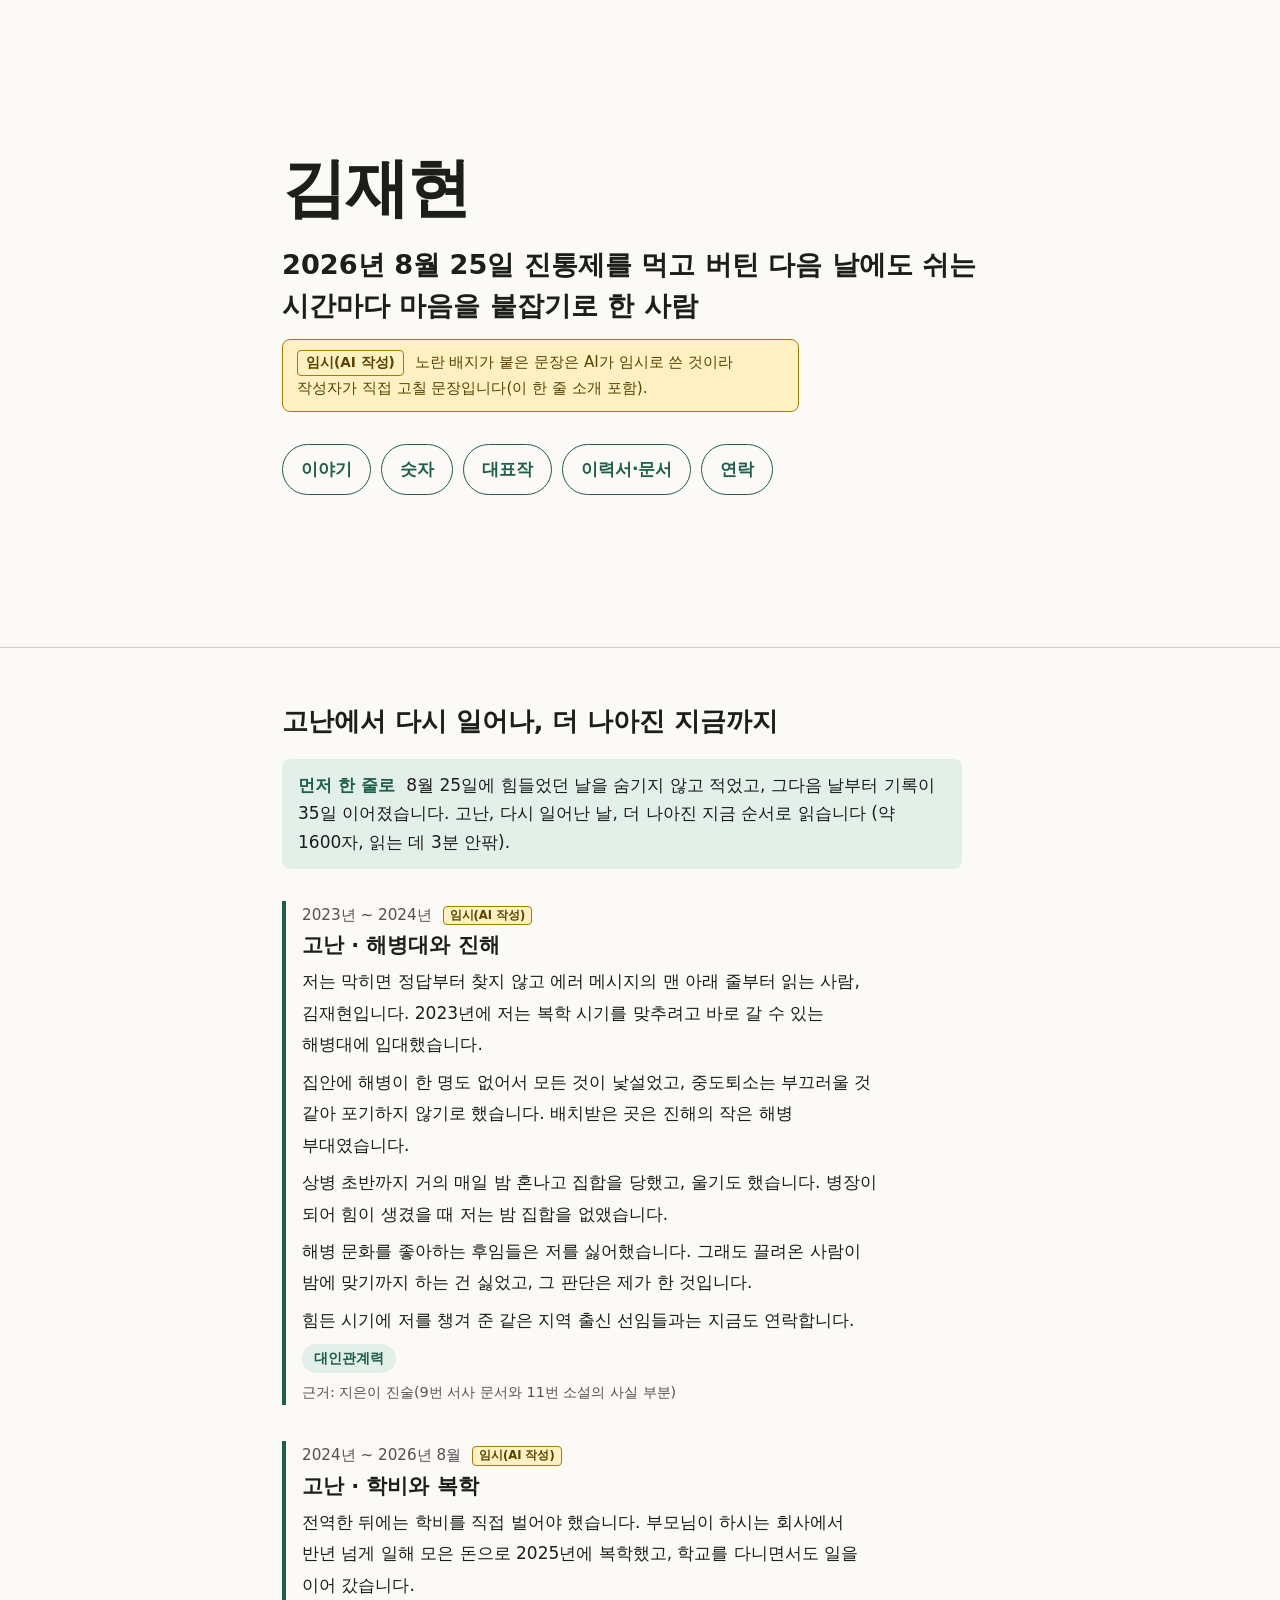
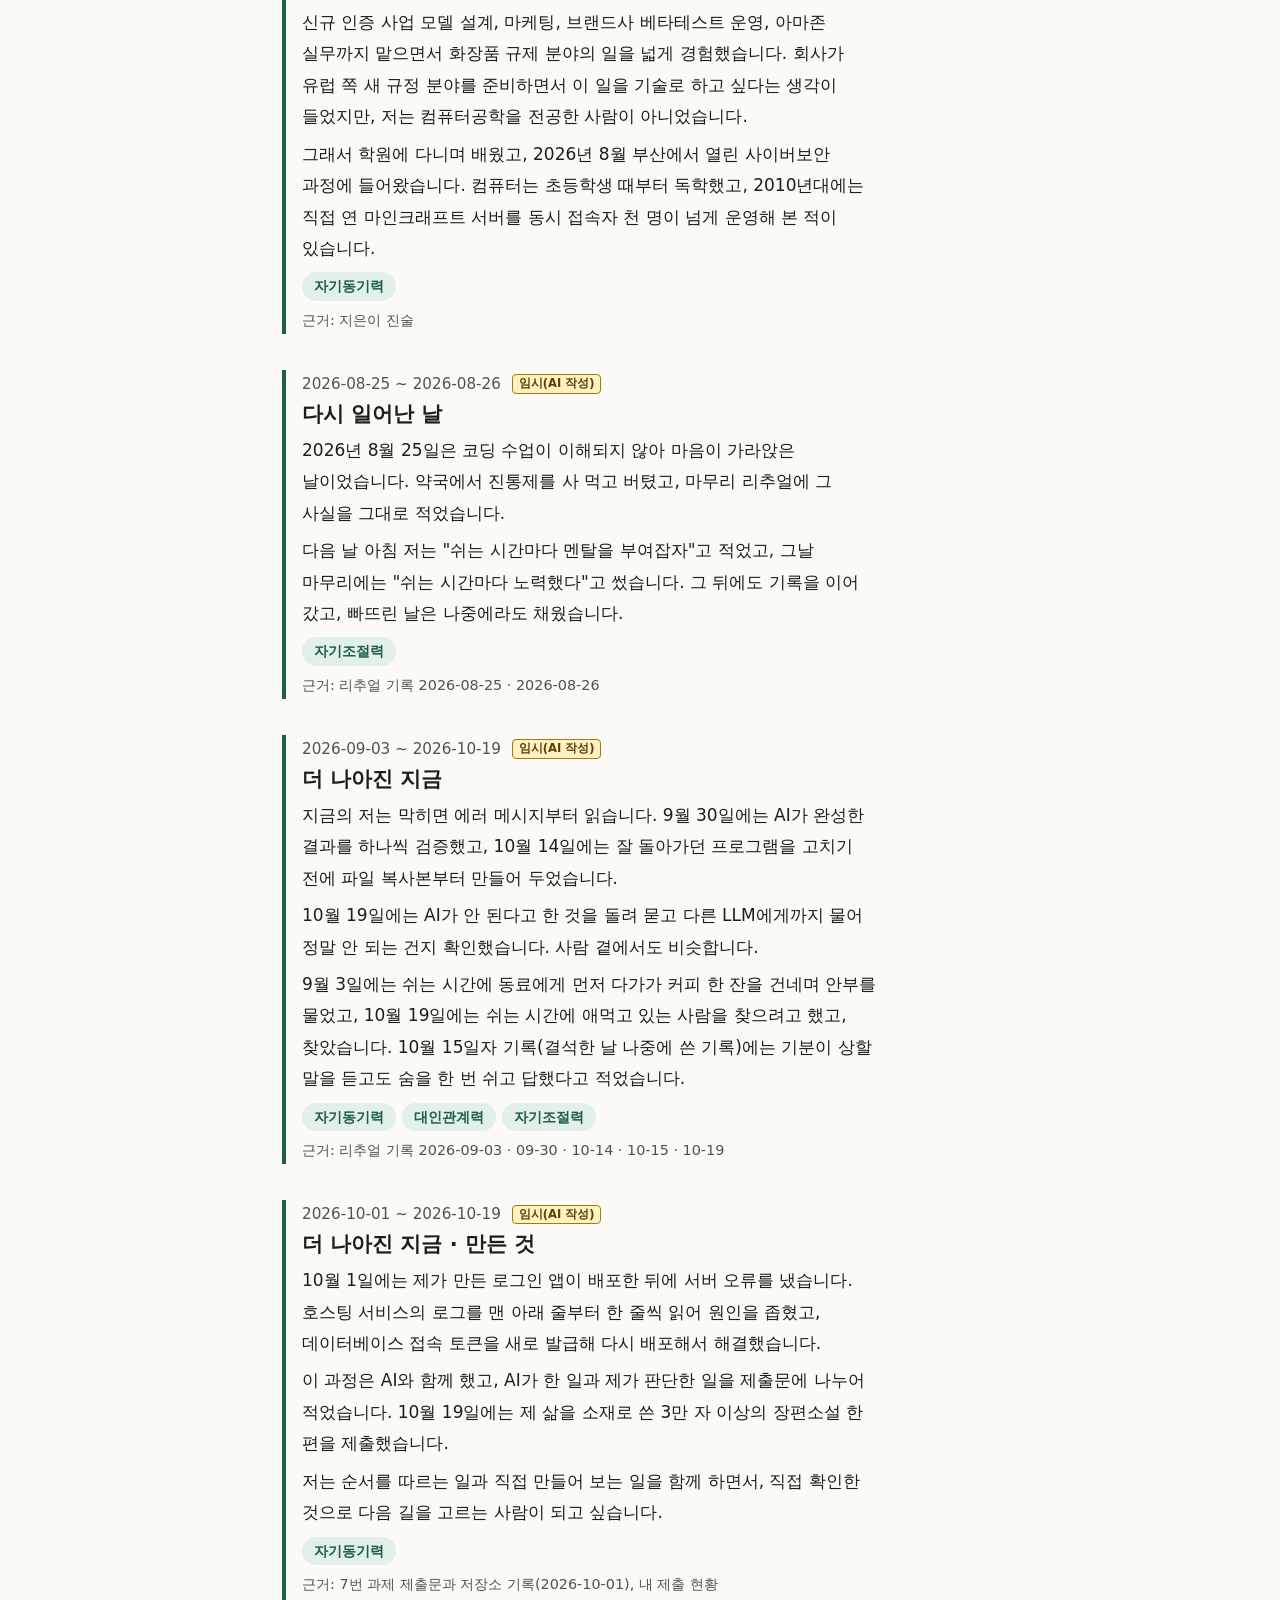
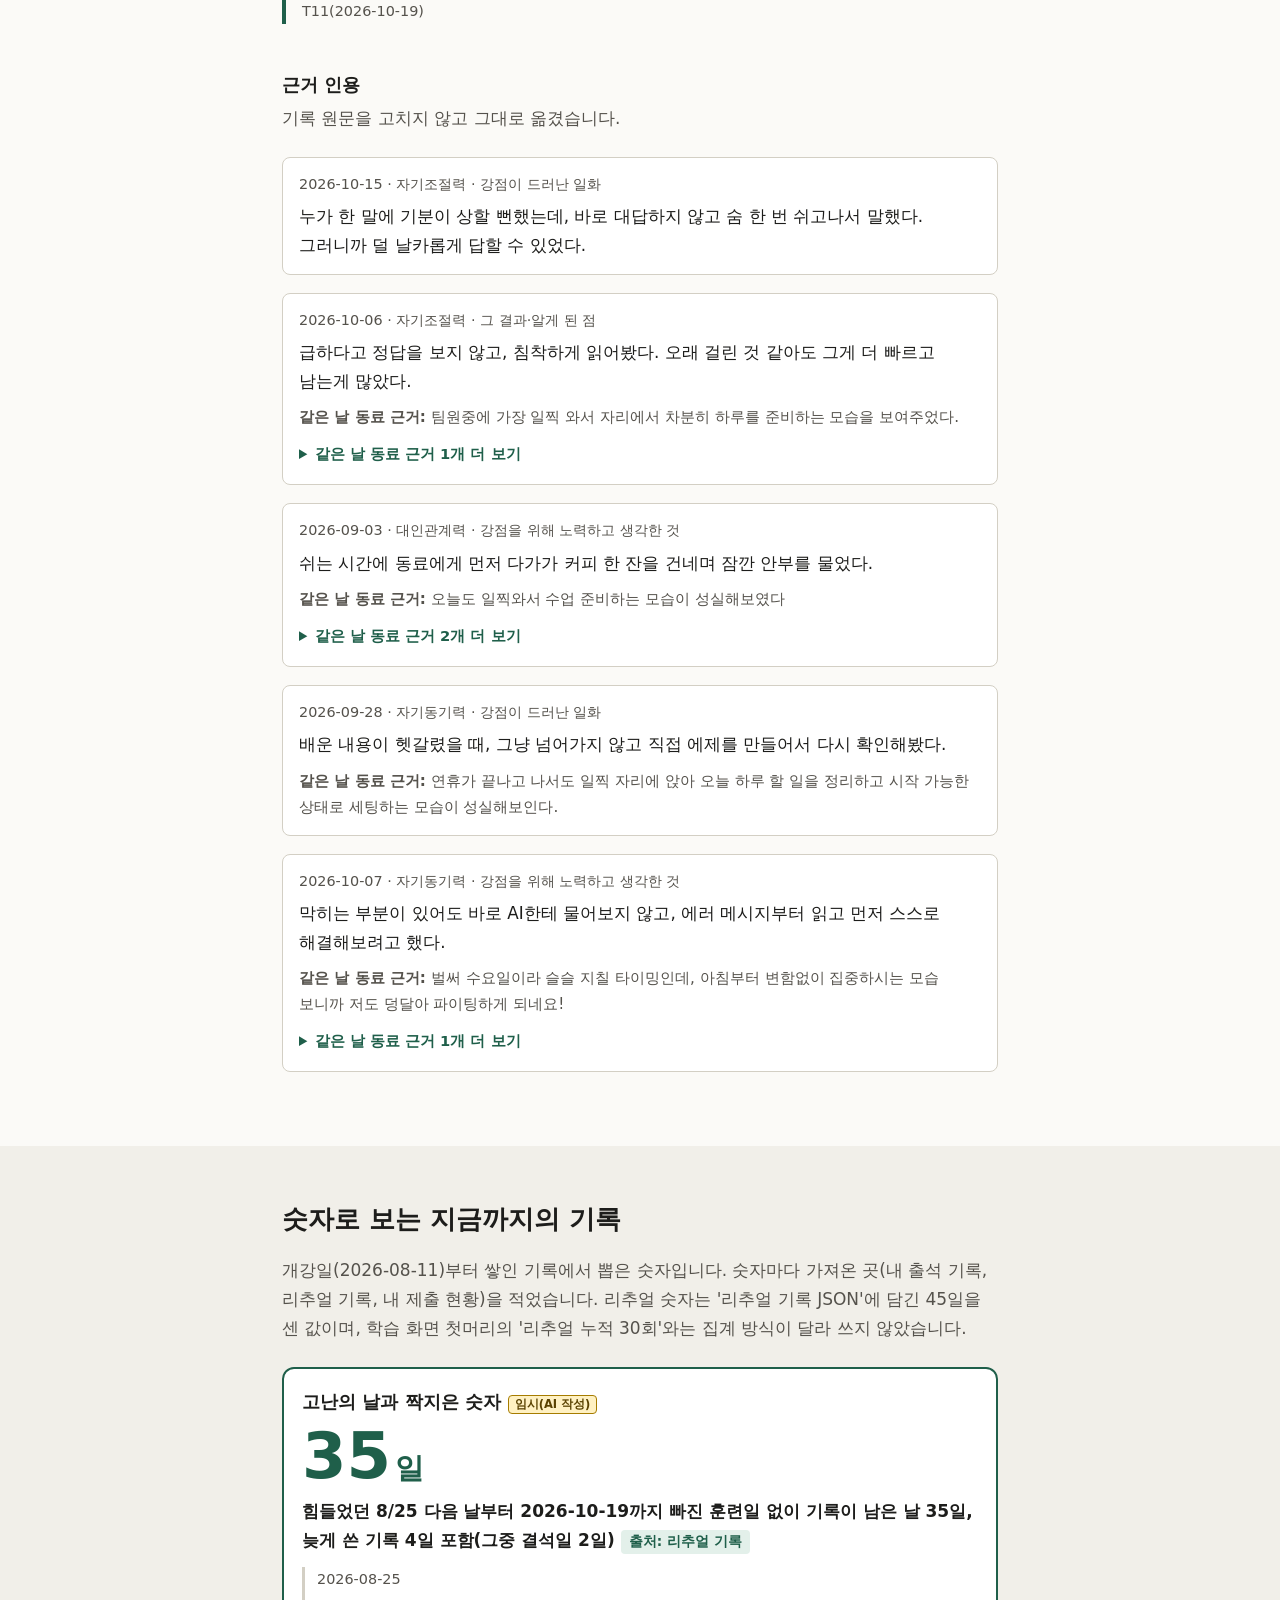
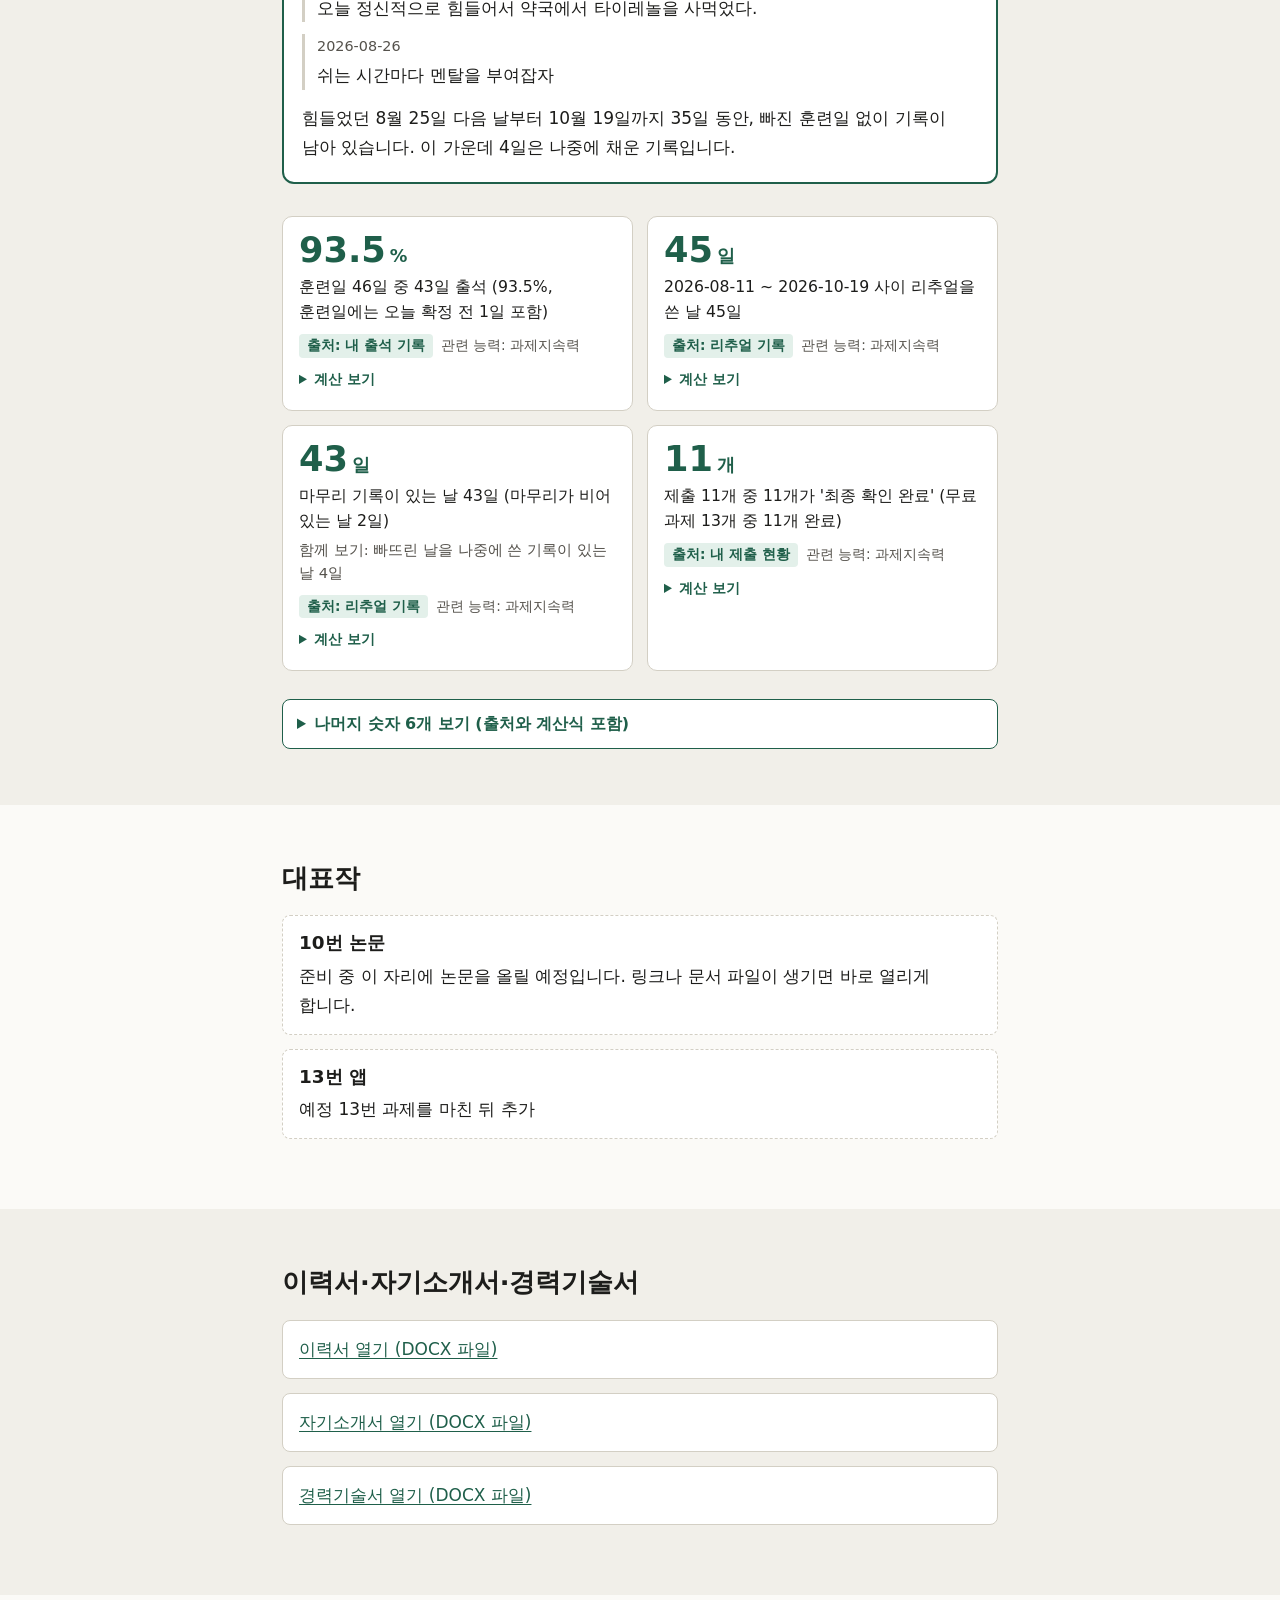
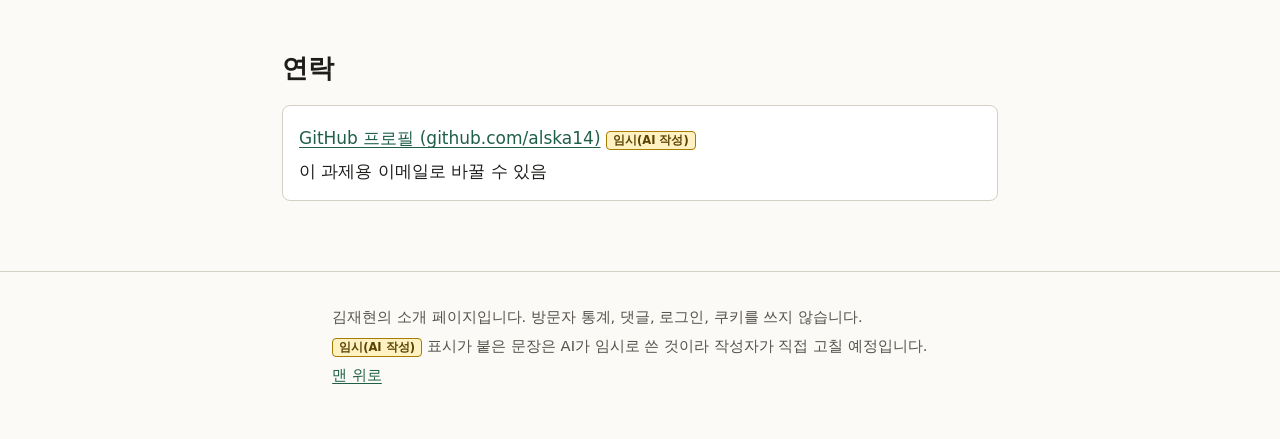
==== index.html @ 36b71ee7 "사이트·문서·장치 갱신 Co-Authored-By: Claude Sonnet 5.5 <noreply@anthropic.com>" ====
<!doctype html>
<html lang="ko">
<head>
<meta charset="utf-8">
<meta name="viewport" content="width=device-width, initial-scale=1">
<meta name="color-scheme" content="light dark">
<title>김재현 - 소개</title>
<meta name="description" content="2026년 8월 25일 진통제를 먹고 버틴 다음 날에도 쉬는 시간마다 마음을 붙잡기로 한 사람">
<link rel="stylesheet" href="style.css">
</head>
<body>
<a class="skip" href="#main">본문으로 건너뛰기</a>

<header class="hero" id="top">
  <div class="wrap">
    <h1 class="name">김재현</h1>
    <p class="tagline">2026년 8월 25일 진통제를 먹고 버틴 다음 날에도 쉬는 시간마다 마음을 붙잡기로 한 사람</p>
    <p class="draft-banner" role="note"><span class="badge draft">임시(AI 작성)</span> <span>노란 배지가 붙은 문장은 AI가 임시로 쓴 것이라 작성자가 직접 고칠 문장입니다(이 한 줄 소개 포함).</span></p>
    <nav class="quick" aria-label="바로가기">
      <ul>
        <li><a href="#story">이야기</a></li>
        <li><a href="#numbers">숫자</a></li>
        <li><a href="#showcase">대표작</a></li>
        <li><a href="#documents">이력서·문서</a></li>
        <li><a href="#contact">연락</a></li>
      </ul>
    </nav>
  </div>
</header>

<main id="main" tabindex="-1">
  <section class="band" id="story" aria-labelledby="story-h">
    <div class="wrap">
      <h2 id="story-h">고난에서 다시 일어나, 더 나아진 지금까지</h2>
      <p class="summary"><strong>먼저 한 줄로</strong> 8월 25일에 힘들었던 날을 숨기지 않고 적었고, 그다음 날부터 기록이 35일 이어졌습니다. 고난, 다시 일어난 날, 더 나아진 지금 순서로 읽습니다 (약 1600자, 읽는 데 3분 안팎).</p>
      <article class="scene">
<p class="when">2023년 ~ 2024년 <span class="badge draft sm" title="작성자가 직접 고칠 문장">임시(AI 작성)</span></p>
<h3>고난 · 해병대와 진해</h3>
<p>저는 막히면 정답부터 찾지 않고 에러 메시지의 맨 아래 줄부터 읽는 사람, 김재현입니다. 2023년에 저는 복학 시기를 맞추려고 바로 갈 수 있는 해병대에 입대했습니다.</p>
<p>집안에 해병이 한 명도 없어서 모든 것이 낯설었고, 중도퇴소는 부끄러울 것 같아 포기하지 않기로 했습니다. 배치받은 곳은 진해의 작은 해병 부대였습니다.</p>
<p>상병 초반까지 거의 매일 밤 혼나고 집합을 당했고, 울기도 했습니다. 병장이 되어 힘이 생겼을 때 저는 밤 집합을 없앴습니다.</p>
<p>해병 문화를 좋아하는 후임들은 저를 싫어했습니다. 그래도 끌려온 사람이 밤에 맞기까지 하는 건 싫었고, 그 판단은 제가 한 것입니다.</p>
<p>힘든 시기에 저를 챙겨 준 같은 지역 출신 선임들과는 지금도 연락합니다.</p>
<ul class="chips" aria-label="드러난 능력"><li>대인관계력</li></ul>
<p class="src">근거: 지은이 진술(9번 서사 문서와 11번 소설의 사실 부분)</p>
</article>
<article class="scene">
<p class="when">2024년 ~ 2026년 8월 <span class="badge draft sm" title="작성자가 직접 고칠 문장">임시(AI 작성)</span></p>
<h3>고난 · 학비와 복학</h3>
<p>전역한 뒤에는 학비를 직접 벌어야 했습니다. 부모님이 하시는 회사에서 반년 넘게 일해 모은 돈으로 2025년에 복학했고, 학교를 다니면서도 일을 이어 갔습니다.</p>
<p>신규 인증 사업 모델 설계, 마케팅, 브랜드사 베타테스트 운영, 아마존 실무까지 맡으면서 화장품 규제 분야의 일을 넓게 경험했습니다. 회사가 유럽 쪽 새 규정 분야를 준비하면서 이 일을 기술로 하고 싶다는 생각이 들었지만, 저는 컴퓨터공학을 전공한 사람이 아니었습니다.</p>
<p>그래서 학원에 다니며 배웠고, 2026년 8월 부산에서 열린 사이버보안 과정에 들어왔습니다. 컴퓨터는 초등학생 때부터 독학했고, 2010년대에는 직접 연 마인크래프트 서버를 동시 접속자 천 명이 넘게 운영해 본 적이 있습니다.</p>
<ul class="chips" aria-label="드러난 능력"><li>자기동기력</li></ul>
<p class="src">근거: 지은이 진술</p>
</article>
<article class="scene">
<p class="when">2026-08-25 ~ 2026-08-26 <span class="badge draft sm" title="작성자가 직접 고칠 문장">임시(AI 작성)</span></p>
<h3>다시 일어난 날</h3>
<p>2026년 8월 25일은 코딩 수업이 이해되지 않아 마음이 가라앉은 날이었습니다. 약국에서 진통제를 사 먹고 버텼고, 마무리 리추얼에 그 사실을 그대로 적었습니다.</p>
<p>다음 날 아침 저는 &quot;쉬는 시간마다 멘탈을 부여잡자&quot;고 적었고, 그날 마무리에는 &quot;쉬는 시간마다 노력했다&quot;고 썼습니다. 그 뒤에도 기록을 이어 갔고, 빠뜨린 날은 나중에라도 채웠습니다.</p>
<ul class="chips" aria-label="드러난 능력"><li>자기조절력</li></ul>
<p class="src">근거: 리추얼 기록 2026-08-25 · 2026-08-26</p>
</article>
<article class="scene">
<p class="when">2026-09-03 ~ 2026-10-19 <span class="badge draft sm" title="작성자가 직접 고칠 문장">임시(AI 작성)</span></p>
<h3>더 나아진 지금</h3>
<p>지금의 저는 막히면 에러 메시지부터 읽습니다. 9월 30일에는 AI가 완성한 결과를 하나씩 검증했고, 10월 14일에는 잘 돌아가던 프로그램을 고치기 전에 파일 복사본부터 만들어 두었습니다.</p>
<p>10월 19일에는 AI가 안 된다고 한 것을 돌려 묻고 다른 LLM에게까지 물어 정말 안 되는 건지 확인했습니다. 사람 곁에서도 비슷합니다.</p>
<p>9월 3일에는 쉬는 시간에 동료에게 먼저 다가가 커피 한 잔을 건네며 안부를 물었고, 10월 19일에는 쉬는 시간에 애먹고 있는 사람을 찾으려고 했고, 찾았습니다. 10월 15일자 기록(결석한 날 나중에 쓴 기록)에는 기분이 상할 말을 듣고도 숨을 한 번 쉬고 답했다고 적었습니다.</p>
<ul class="chips" aria-label="드러난 능력"><li>자기동기력</li><li>대인관계력</li><li>자기조절력</li></ul>
<p class="src">근거: 리추얼 기록 2026-09-03 · 09-30 · 10-14 · 10-15 · 10-19</p>
</article>
<article class="scene">
<p class="when">2026-10-01 ~ 2026-10-19 <span class="badge draft sm" title="작성자가 직접 고칠 문장">임시(AI 작성)</span></p>
<h3>더 나아진 지금 · 만든 것</h3>
<p>10월 1일에는 제가 만든 로그인 앱이 배포한 뒤에 서버 오류를 냈습니다. 호스팅 서비스의 로그를 맨 아래 줄부터 한 줄씩 읽어 원인을 좁혔고, 데이터베이스 접속 토큰을 새로 발급해 다시 배포해서 해결했습니다.</p>
<p>이 과정은 AI와 함께 했고, AI가 한 일과 제가 판단한 일을 제출문에 나누어 적었습니다. 10월 19일에는 제 삶을 소재로 쓴 3만 자 이상의 장편소설 한 편을 제출했습니다.</p>
<p>저는 순서를 따르는 일과 직접 만들어 보는 일을 함께 하면서, 직접 확인한 것으로 다음 길을 고르는 사람이 되고 싶습니다.</p>
<ul class="chips" aria-label="드러난 능력"><li>자기동기력</li></ul>
<p class="src">근거: 7번 과제 제출문과 저장소 기록(2026-10-01), 내 제출 현황 T11(2026-10-19)</p>
</article>
      <div class="quotes">
<h3>근거 인용</h3>
<p class="lead">기록 원문을 고치지 않고 그대로 옮겼습니다.</p>
<figure class="quote">
<p class="meta">2026-10-15 · 자기조절력 · 강점이 드러난 일화</p>
<blockquote>누가 한 말에 기분이 상할 뻔했는데, 바로 대답하지 않고 숨 한 번 쉬고나서 말했다. 그러니까 덜 날카롭게 답할 수 있었다.</blockquote>
</figure>
<figure class="quote">
<p class="meta">2026-10-06 · 자기조절력 · 그 결과·알게 된 점</p>
<blockquote>급하다고 정답을 보지 않고, 침착하게 읽어봤다. 오래 걸린 것 같아도 그게 더 빠르고 남는게 많았다.</blockquote>
<p class="peer"><strong>같은 날 동료 근거:</strong> 팀원중에 가장 일찍 와서 자리에서 차분히 하루를 준비하는 모습을 보여주었다.</p>
<details class="more"><summary>같은 날 동료 근거 1개 더 보기</summary>
<p class="peer">아침부터 필요한 걸 챙기고 바로 준비하시는 모습을 보니, 쉬고 난 뒤에도 다시 시작하는 힘이 좋은 것 같습니다.</p>
</details>
</figure>
<figure class="quote">
<p class="meta">2026-09-03 · 대인관계력 · 강점을 위해 노력하고 생각한 것</p>
<blockquote>쉬는 시간에 동료에게 먼저 다가가 커피 한 잔을 건네며 잠깐 안부를 물었다.</blockquote>
<p class="peer"><strong>같은 날 동료 근거:</strong> 오늘도 일찍와서 수업 준비하는 모습이 성실해보였다</p>
<details class="more"><summary>같은 날 동료 근거 2개 더 보기</summary>
<p class="peer">오늘 우리 팀원 중에 제일 일찍 오셨는데 보기 좋다.</p>
<p class="peer">(이름 가림)께 질문할때 구체적이고 차분하게 질문하는 모습이 배워야 할 점이라 생각했다.</p>
</details>
</figure>
<figure class="quote">
<p class="meta">2026-09-28 · 자기동기력 · 강점이 드러난 일화</p>
<blockquote>배운 내용이 헷갈렸을 때, 그냥 넘어가지 않고 직접 에제를 만들어서 다시 확인해봤다.</blockquote>
<p class="peer"><strong>같은 날 동료 근거:</strong> 연휴가 끝나고 나서도 일찍 자리에 앉아 오늘 하루 할 일을 정리하고 시작 가능한 상태로 세팅하는 모습이 성실해보인다.</p>
</figure>
<figure class="quote">
<p class="meta">2026-10-07 · 자기동기력 · 강점을 위해 노력하고 생각한 것</p>
<blockquote>막히는 부분이 있어도 바로 AI한테 물어보지 않고, 에러 메시지부터 읽고 먼저 스스로 해결해보려고 했다.</blockquote>
<p class="peer"><strong>같은 날 동료 근거:</strong> 벌써 수요일이라 슬슬 지칠 타이밍인데, 아침부터 변함없이 집중하시는 모습 보니까 저도 덩달아 파이팅하게 되네요!</p>
<details class="more"><summary>같은 날 동료 근거 1개 더 보기</summary>
<p class="peer">아침 수업이 피곤할텐데도 불구하고 항상 밝은 모습으로 주변을 대할 줄 안다.</p>
</details>
</figure>
</div>
    </div>
  </section>

  <section class="band alt" id="numbers" aria-labelledby="numbers-h">
    <div class="wrap">
      <h2 id="numbers-h">숫자로 보는 지금까지의 기록</h2>
      <p class="lead">개강일(2026-08-11)부터 쌓인 기록에서 뽑은 숫자입니다. 숫자마다 가져온 곳(내 출석 기록, 리추얼 기록, 내 제출 현황)을 적었습니다. 리추얼 숫자는 '리추얼 기록 JSON'에 담긴 45일을 센 값이며, 학습 화면 첫머리의 '리추얼 누적 30회'와는 집계 방식이 달라 쓰지 않았습니다.</p>
      <div class="pair">
<h3>고난의 날과 짝지은 숫자 <span class="badge draft sm" title="작성자가 직접 고칠 문장">임시(AI 작성)</span></h3>
<p class="big">35<small>일</small></p>
<p class="text">힘들었던 8/25 다음 날부터 2026-10-19까지 빠진 훈련일 없이 기록이 남은 날 35일, 늦게 쓴 기록 4일 포함(그중 결석일 2일) <span class="src-badge">출처: 리추얼 기록</span></p>
<div class="scene-q"><p class="meta">2026-08-25</p><p>오늘 정신적으로 힘들어서 약국에서 타이레놀을 사먹었다.</p></div>
<div class="scene-q"><p class="meta">2026-08-26</p><p>쉬는 시간마다 멘탈을 부여잡자</p></div>
<p class="cap">힘들었던 8월 25일 다음 날부터 10월 19일까지 35일 동안, 빠진 훈련일 없이 기록이 남아 있습니다. 이 가운데 4일은 나중에 채운 기록입니다.</p>
</div>
      <ul class="cards" aria-label="핵심 숫자"><li class="card"><p class="v">93.5<small>%</small></p><p class="t">훈련일 46일 중 43일 출석 (93.5%, 훈련일에는 오늘 확정 전 1일 포함)</p><p class="srcline"><span class="src-badge">출처: 내 출석 기록</span> <span class="ab">관련 능력: 과제지속력</span></p><details class="calc"><summary>계산 보기</summary><p>출석 43 / 훈련일 46 × 100 = 93.5% (결석 2일: 2026-10-15, 2026-10-16)</p></details></li>
<li class="card"><p class="v">45<small>일</small></p><p class="t">2026-08-11 ~ 2026-10-19 사이 리추얼을 쓴 날 45일</p><p class="srcline"><span class="src-badge">출처: 리추얼 기록</span> <span class="ab">관련 능력: 과제지속력</span></p><details class="calc"><summary>계산 보기</summary><p>days 배열 길이 = 45</p></details></li>
<li class="card"><p class="v">43<small>일</small></p><p class="t">마무리 기록이 있는 날 43일 (마무리가 비어 있는 날 2일)</p><p class="t plus">함께 보기: 빠뜨린 날을 나중에 쓴 기록이 있는 날 4일</p><p class="srcline"><span class="src-badge">출처: 리추얼 기록</span> <span class="ab">관련 능력: 과제지속력</span></p><details class="calc"><summary>계산 보기</summary><p>close 가 비어 있지 않은 날 43일. 비어 있는 날: 2026-08-11, 2026-09-21</p><p>&#x27;표시: 늦은 작성&#x27; 항목이 있는 날 = 2026-08-31, 2026-09-14, 2026-10-15, 2026-10-16</p></details></li>
<li class="card"><p class="v">11<small>개</small></p><p class="t">제출 11개 중 11개가 &#x27;최종 확인 완료&#x27; (무료 과제 13개 중 11개 완료)</p><p class="srcline"><span class="src-badge">출처: 내 제출 현황</span> <span class="ab">관련 능력: 과제지속력</span></p><details class="calc"><summary>계산 보기</summary><p>tasks 11개 중 상태가 &#x27;최종 확인 완료&#x27;인 것 11개 (T01 ~ T11)</p></details></li></ul>
<details class="more-nums"><summary>나머지 숫자 6개 보기 (출처와 계산식 포함)</summary>
<table class="nums">
<caption>그 밖의 기록 숫자와 출처</caption>
<thead><tr><th scope="col">숫자</th><th scope="col">내용</th><th scope="col">출처</th></tr></thead>
<tbody>
<tr><td class="v">45 일</td><td>아침 기록이 있는 날 45일<span class="detail">계산: open 이 비어 있지 않은 날 수 = 45</span> <span class="detail">관련 능력: 과제지속력</span></td><td><span class="src-badge">리추얼 기록</span></td></tr>
<tr><td class="v">42 일</td><td>마무리에서 &#x27;실천했다&#x27;고 쓴 날 42일<span class="detail">계산: &#x27;강점 행동: 실천했다&#x27; 횟수 = 42</span> <span class="detail">관련 능력: 과제지속력</span></td><td><span class="src-badge">리추얼 기록</span></td></tr>
<tr><td class="v">1 일</td><td>마무리에서 &#x27;일부 실천했다&#x27;고 쓴 날 1일<span class="detail">계산: &#x27;강점 행동: 일부 실천했다&#x27; 횟수 = 1</span> <span class="detail">관련 능력: 과제지속력</span></td><td><span class="src-badge">리추얼 기록</span></td></tr>
<tr><td class="v">5 분</td><td>호흡 기록 처음 0.01분 → 최댓값 5분<span class="detail">계산: 첫 기록 0.01분(2026-08-11) → 최댓값 5분. 호흡 기록 45회 중 최댓값과 같은 기록 14회</span> <span class="detail">관련 능력: 회복탄력성</span></td><td><span class="src-badge">리추얼 기록</span></td></tr>
<tr><td class="v">14 일</td><td>호흡을 5분 이상 기록한 날 14일<span class="detail">계산: 호흡 값 &gt;= 5분인 날 수 = 14 / 호흡 기록 45일</span> <span class="detail">관련 능력: 회복탄력성</span></td><td><span class="src-badge">리추얼 기록</span></td></tr>
<tr><td class="v">11 주</td><td>개강 주부터 11주(마지막 주는 월요일까지 지남) 중 기록이 있는 주 11주<span class="detail">계산: 개강 2026-08-11(화)가 속한 월요일 시작 주를 1주차로, 마지막 기록일 2026-10-19까지 11주. 기록이 있는 주 11주. 마지막 주는 월요일까지만 지났다.</span> <span class="detail">관련 능력: 과제지속력</span></td><td><span class="src-badge">리추얼 기록</span></td></tr>
</tbody></table>
<h4 class="weeks-h">주차별 기록 수 (2026-08-11 개강 주부터, 지난 주 11개 중 기록이 있는 주 11개) <span class="src-badge">출처: 리추얼 기록</span></h4>
<ul class="weeks"><li>1주차(2026-08-10) 4건</li><li>2주차(2026-08-17) 4건</li><li>3주차(2026-08-24) 5건</li><li>4주차(2026-08-31) 5건</li><li>5주차(2026-09-07) 5건</li><li>6주차(2026-09-14) 5건</li><li>7주차(2026-09-21) 3건</li><li>8주차(2026-09-28) 5건</li><li>9주차(2026-10-05) 3건</li><li>10주차(2026-10-12) 5건</li><li>11주차(2026-10-19) 1건</li></ul>
</details>
    </div>
  </section>

  <section class="band" id="showcase" aria-labelledby="showcase-h">
    <div class="wrap">
      <h2 id="showcase-h">대표작</h2>
      <div class="slot empty"><h3>10번 논문</h3><p><span class="wait">준비 중</span> 이 자리에 논문을 올릴 예정입니다. 링크나 문서 파일이 생기면 바로 열리게 합니다.</p></div>
<div class="slot empty"><h3>13번 앱</h3><p><span class="wait">예정</span> 13번 과제를 마친 뒤 추가</p></div>
    </div>
  </section>

  <section class="band alt" id="documents" aria-labelledby="documents-h">
    <div class="wrap">
      <h2 id="documents-h">이력서·자기소개서·경력기술서</h2>
      <ul class="docs">
<li class="doc"><a href="docs/resume.docx">이력서 열기 (DOCX 파일)</a></li>
<li class="doc"><a href="docs/cover_letter.docx">자기소개서 열기 (DOCX 파일)</a></li>
<li class="doc"><a href="docs/career_description.docx">경력기술서 열기 (DOCX 파일)</a></li>
</ul>
    </div>
  </section>

  <section class="band" id="contact" aria-labelledby="contact-h">
    <div class="wrap">
      <h2 id="contact-h">연락</h2>
      <div class="contact-card">
<p><a href="https://github.com/alska14">GitHub 프로필 (github.com/alska14)</a> <span class="badge draft sm" title="작성자가 직접 고칠 문장">임시(AI 작성)</span></p>
<p>이 과제용 이메일로 바꿀 수 있음</p>
</div>
    </div>
  </section>
</main>

<footer class="foot">
  <div class="wrap">
    <p>김재현의 소개 페이지입니다. 방문자 통계, 댓글, 로그인, 쿠키를 쓰지 않습니다.</p>
    <p><span class="badge draft sm" title="작성자가 직접 고칠 문장">임시(AI 작성)</span> 표시가 붙은 문장은 AI가 임시로 쓴 것이라 작성자가 직접 고칠 예정입니다.</p>
    <p><a href="#top">맨 위로</a></p>
  </div>
</footer>
</body>
</html>
---- style.css ----
/* 외부 폰트·이미지·스크립트 없음. 시스템 글꼴만 사용. */
:root {
  --bg: #fbfaf7;
  --bg-alt: #f1efe9;
  --card: #ffffff;
  --text: #1d1d1b;
  --muted: #55524c;
  --line: #d3cfc4;
  --accent: #1f5f4a;
  --accent-bg: #e3f0ea;
  --draft-bg: #fff1c2;
  --draft-text: #5a4200;
  --draft-line: #a67c00;
  --focus: #0b57d0;
}
@media (prefers-color-scheme: dark) {
  :root {
    --bg: #141413;
    --bg-alt: #1d1d1b;
    --card: #222220;
    --text: #ecebe6;
    --muted: #b4b1a8;
    --line: #45433e;
    --accent: #86d6b5;
    --accent-bg: #1c3329;
    --draft-bg: #3a2f08;
    --draft-text: #ffe08a;
    --draft-line: #b58900;
    --focus: #8ab4f8;
  }
}
* { box-sizing: border-box; }
html { scroll-behavior: smooth; -webkit-text-size-adjust: 100%; }
@media (prefers-reduced-motion: reduce) { html { scroll-behavior: auto; } }
body {
  margin: 0;
  background: var(--bg);
  color: var(--text);
  font-family: system-ui, -apple-system, "Apple SD Gothic Neo", "Malgun Gothic", "Noto Sans KR", sans-serif;
  font-size: 1.0625rem;
  line-height: 1.7;
  word-break: keep-all;
  overflow-wrap: break-word;
}
.wrap { max-width: 44em; margin: 0 auto; padding: 0 16px; }
a { color: var(--accent); text-underline-offset: 3px; }
a:hover { text-decoration-thickness: 2px; }
:focus-visible { outline: 3px solid var(--focus); outline-offset: 2px; border-radius: 2px; }

.skip {
  position: absolute; left: 8px; top: -60px; z-index: 10;
  background: var(--text); color: var(--bg); padding: 8px 14px; border-radius: 4px;
}
.skip:focus { top: 8px; }

/* hero */
.hero {
  min-height: 72vh; min-height: 72svh;
  display: flex; align-items: center;
  padding: 48px 0;
  border-bottom: 1px solid var(--line);
}
.hero .wrap { width: 100%; }
.name { font-size: clamp(2.4rem, 9vw, 4rem); line-height: 1.15; margin: 0 0 20px; letter-spacing: -0.02em; }
.tagline { font-size: clamp(1.25rem, 4.2vw, 1.7rem); line-height: 1.5; margin: 0 0 12px; font-weight: 600; }
.quick ul { list-style: none; padding: 0; margin: 32px 0 0; display: flex; flex-wrap: wrap; gap: 10px; }
.quick a {
  display: inline-block; padding: 10px 18px; min-height: 44px;
  border: 1px solid var(--accent); border-radius: 999px; text-decoration: none; font-weight: 600;
}
.quick a:hover { background: var(--accent-bg); }

/* sections */
.band { padding: 56px 0; }
.band.alt { background: var(--bg-alt); }
h2 { font-size: 1.6rem; line-height: 1.35; margin: 0 0 20px; }
h3 { font-size: 1.15rem; line-height: 1.4; margin: 0 0 6px; }
h4 { font-size: 1rem; line-height: 1.4; margin: 24px 0 6px; }
main:focus { outline: none; }
.lead { color: var(--muted); margin: 0 0 24px; }

/* story */
.scene { margin: 0 0 36px; padding-left: 16px; border-left: 4px solid var(--accent); }
.scene .when { margin: 0; color: var(--muted); font-size: .95rem; }
.scene p { margin: 6px 0; max-width: 34em; line-height: 1.85; }
.scene .when .badge { margin-left: 6px; vertical-align: middle; }
.scene h3 { font-size: 1.3rem; margin-top: 2px; }
.summary { background: var(--accent-bg); color: var(--text); border-radius: 8px; padding: 12px 16px; margin: 0 0 32px; max-width: 40em; }
.summary strong { color: var(--accent); margin-right: 6px; }
.scene .src { color: var(--muted); font-size: .9rem; }
.chips { list-style: none; margin: 8px 0 0; padding: 0; display: flex; flex-wrap: wrap; gap: 6px; }
.chips li { background: var(--accent-bg); color: var(--accent); border-radius: 999px; padding: 2px 12px; font-size: .9rem; font-weight: 600; }

.quotes { margin-top: 48px; }
.quote {
  margin: 0 0 18px; padding: 14px 16px; background: var(--card);
  border: 1px solid var(--line); border-radius: 8px;
}
.quote .meta { margin: 0 0 6px; font-size: .9rem; color: var(--muted); }
.quote blockquote { margin: 0; font-size: 1.05rem; }
.quote .peer { margin: 10px 0 0; font-size: .95rem; color: var(--muted); }
details > summary { cursor: pointer; font-weight: 600; color: var(--accent); min-height: 32px; padding: 4px 0; }
.quote .more { margin-top: 6px; }
.quote .more summary { font-size: .92rem; }
.more-nums { margin-top: 28px; }
.more-nums > summary { font-size: 1rem; border: 1px solid var(--accent); border-radius: 8px; padding: 10px 14px; background: var(--card); }
.more-nums[open] > summary { margin-bottom: 14px; }
.cards { list-style: none; padding: 0; margin: 0; display: grid; grid-template-columns: repeat(auto-fit, minmax(15rem, 1fr)); gap: 14px; }
.card { background: var(--card); border: 1px solid var(--line); border-radius: 10px; padding: 14px 16px; }
.card .v { font-size: 2.2rem; font-weight: 800; line-height: 1.1; margin: 0; color: var(--accent); }
.card .v small { font-size: .5em; margin-left: 4px; font-weight: 700; }
.card .t { margin: 6px 0 0; font-size: .98rem; line-height: 1.55; }
.card .plus { color: var(--muted); font-size: .92rem; }
.card .srcline { margin: 10px 0 0; display: flex; flex-wrap: wrap; align-items: center; gap: 4px 8px; }
.card .ab { color: var(--muted); font-size: .85rem; }
.card .calc { margin-top: 6px; }
.card .calc summary { font-size: .88rem; }
.card .calc p { margin: 2px 0; font-size: .85rem; color: var(--muted); }

/* badges */
.badge, .src-badge {
  display: inline-block; border-radius: 4px; padding: 1px 8px; font-size: .85rem; font-weight: 700; line-height: 1.6;
}
.draft {
  background: var(--draft-bg); color: var(--draft-text); border: 1px solid var(--draft-line);
}
.badge.sm { font-size: .72rem; padding: 0 6px; font-weight: 600; line-height: 1.5; }
.draft-banner { margin: 10px 0 0; padding: 10px 14px; background: var(--draft-bg); color: var(--draft-text); border: 1px solid var(--draft-line); border-radius: 8px; font-size: .95rem; max-width: 34em; }
.draft-banner .badge { margin-right: 6px; }
.draft-note { margin: 4px 0 8px; font-size: .9rem; color: var(--muted); }
.src-badge { background: var(--accent-bg); color: var(--accent); white-space: nowrap; }

/* numbers */
.pair {
  background: var(--card); border: 2px solid var(--accent); border-radius: 12px;
  padding: 20px 18px; margin: 0 0 32px;
}
.pair .big { font-size: clamp(2.6rem, 12vw, 4rem); font-weight: 800; line-height: 1.1; color: var(--accent); margin: 0; }
.pair .big small { font-size: .45em; font-weight: 700; margin-left: 4px; }
.pair .text { margin: 6px 0 12px; font-weight: 600; }
.pair .scene-q { margin: 12px 0 0; padding-left: 12px; border-left: 3px solid var(--line); }
.pair .scene-q .meta { margin: 0; font-size: .9rem; color: var(--muted); }
.pair .scene-q p { margin: 2px 0 0; }
.pair .cap { margin: 14px 0 0; }
table.nums { width: 100%; border-collapse: collapse; background: var(--card); border: 1px solid var(--line); }
table.nums caption { text-align: left; color: var(--muted); padding: 0 0 8px; font-size: .95rem; }
table.nums th, table.nums td { text-align: left; vertical-align: top; padding: 10px 12px; border-top: 1px solid var(--line); }
table.nums thead th { border-top: 0; background: var(--bg-alt); font-size: .9rem; }
table.nums td.v { font-weight: 800; white-space: nowrap; font-size: 1.1rem; }
table.nums .detail { display: block; color: var(--muted); font-size: .88rem; }
.weeks { list-style: none; padding: 0; margin: 12px 0 0; display: flex; flex-wrap: wrap; gap: 6px; }
.weeks li { background: var(--card); border: 1px solid var(--line); border-radius: 6px; padding: 2px 10px; font-size: .9rem; }
.weeks-h { margin: 28px 0 0; font-size: 1rem; }
@media (max-width: 560px) {
  table.nums thead { position: absolute; left: -9999px; }
  table.nums, table.nums tbody, table.nums tr, table.nums td, table.nums caption { display: block; width: 100%; }
  table.nums tr { border-top: 1px solid var(--line); padding: 8px 0; }
  table.nums td { border: 0; padding: 2px 12px; }
}

/* showcase, docs, contact */
.slot, .doc, .contact-card {
  background: var(--card); border: 1px solid var(--line); border-radius: 8px; padding: 14px 16px; margin: 0 0 14px;
}
.slot p, .contact-card p { margin: 4px 0 0; }
.slot.empty { border-style: dashed; }
.docs { list-style: none; padding: 0; margin: 0; }
.docs .doc { display: flex; flex-wrap: wrap; align-items: center; gap: 8px 12px; }
.doc .wait { color: var(--muted); font-size: .9rem; border: 1px dashed var(--muted); border-radius: 4px; padding: 0 8px; }

.foot { padding: 28px 0 48px; color: var(--muted); font-size: .92rem; border-top: 1px solid var(--line); }
.foot p { margin: 4px 0; }

@media print {
  :root { --bg: #fff; --bg-alt: #fff; --card: #fff; --text: #000; --muted: #333; --line: #999; --accent: #000; --accent-bg: #eee; --draft-bg: #fff; --draft-text: #000; }
  body { font-size: 11pt; line-height: 1.6; }
  .skip, .quick { display: none; }
  .hero { min-height: auto; padding: 0 0 12pt; }
  .band { padding: 14pt 0; }
  .scene, .quote, .card, .slot, .pair { break-inside: avoid; }
  details::details-content { content-visibility: visible; display: block; }
  details > summary { list-style: none; }
  a { color: #000; }
  .docs a[href]::after, .contact-card a[href]::after { content: " (" attr(href) ")"; font-size: .85em; }
}
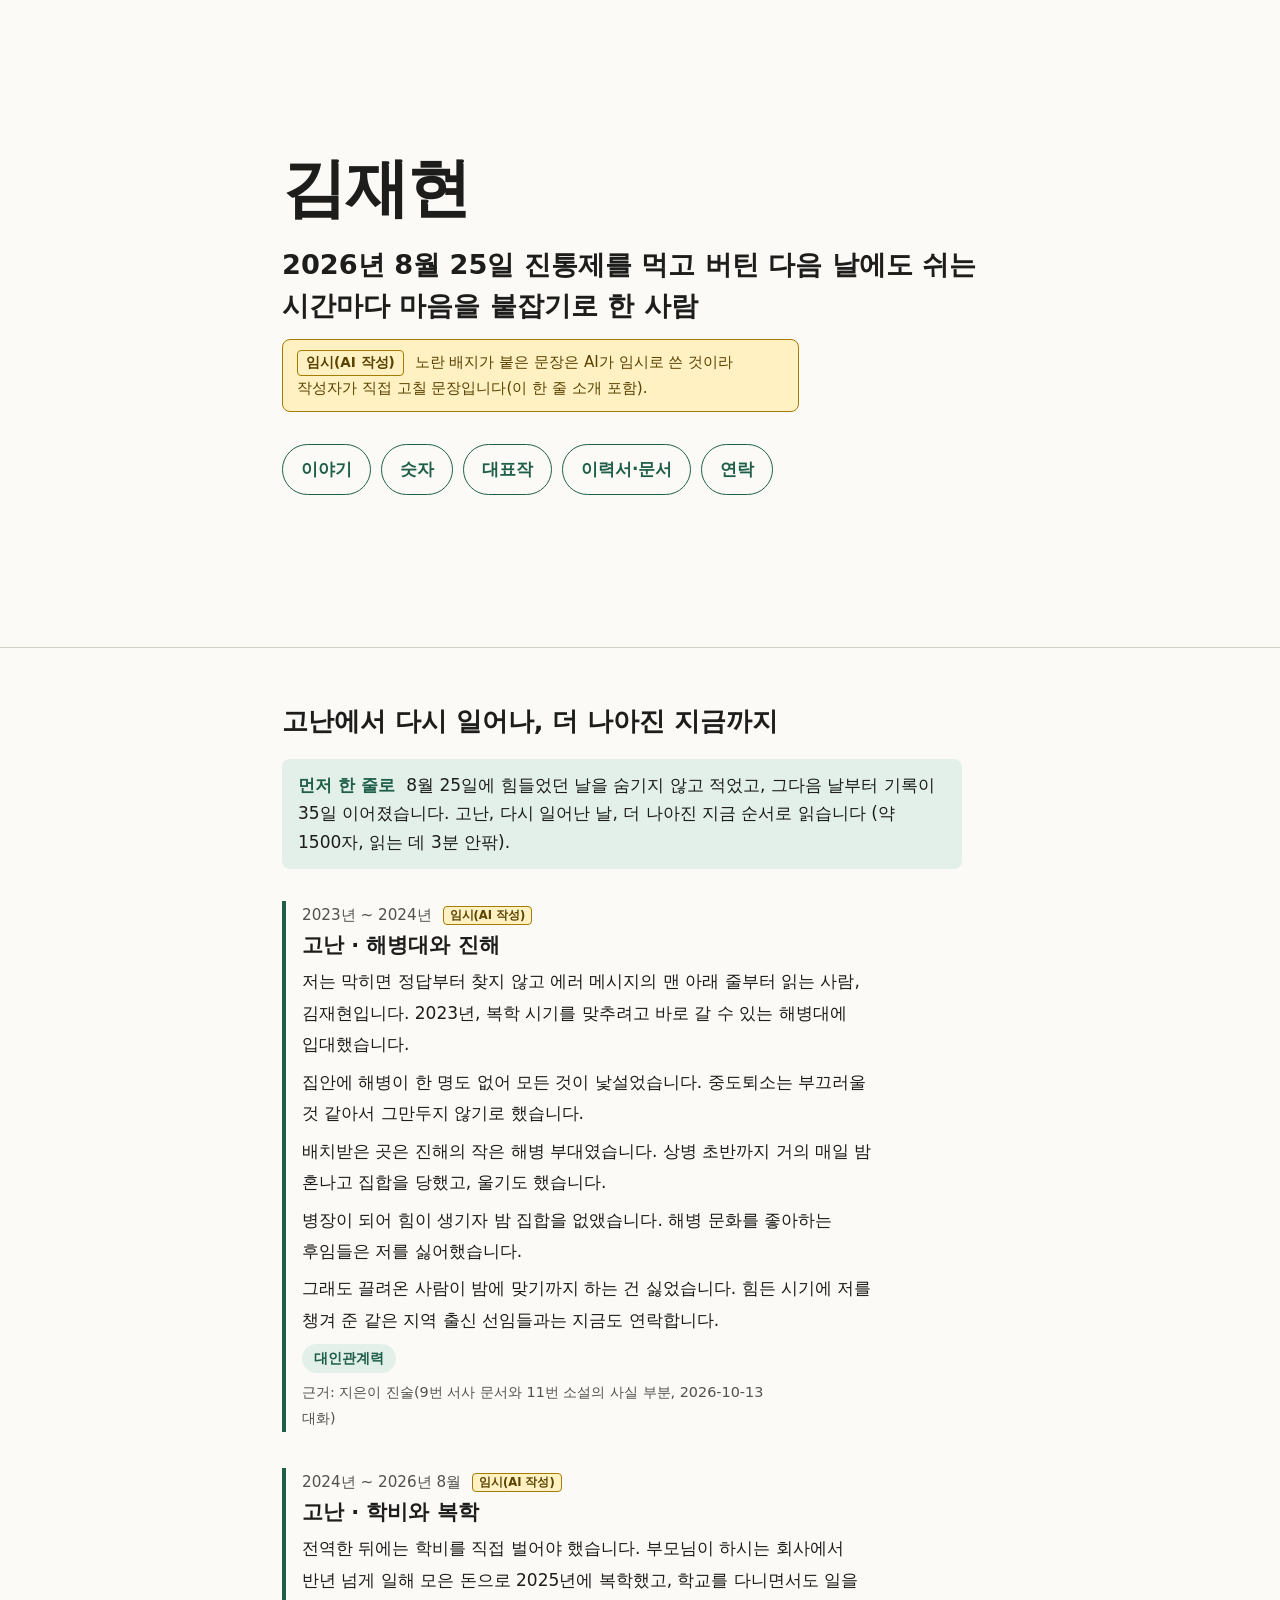
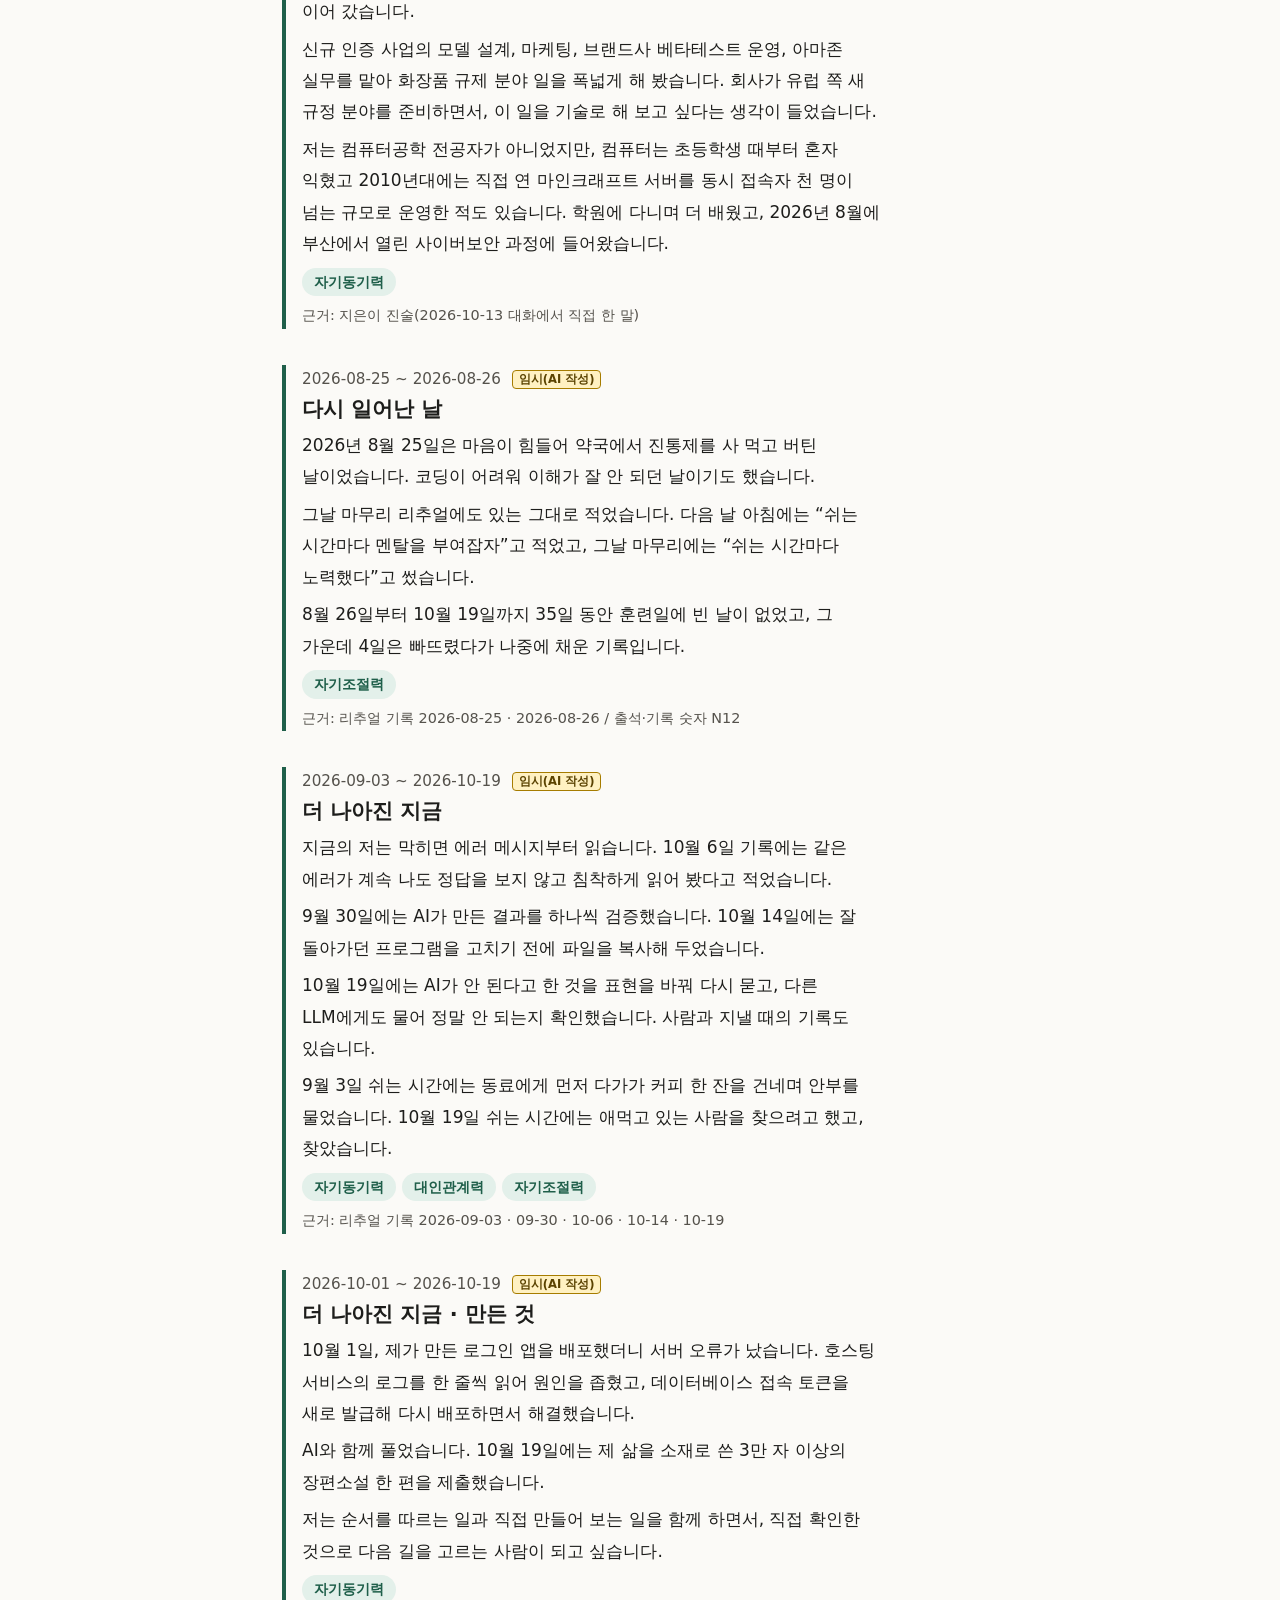
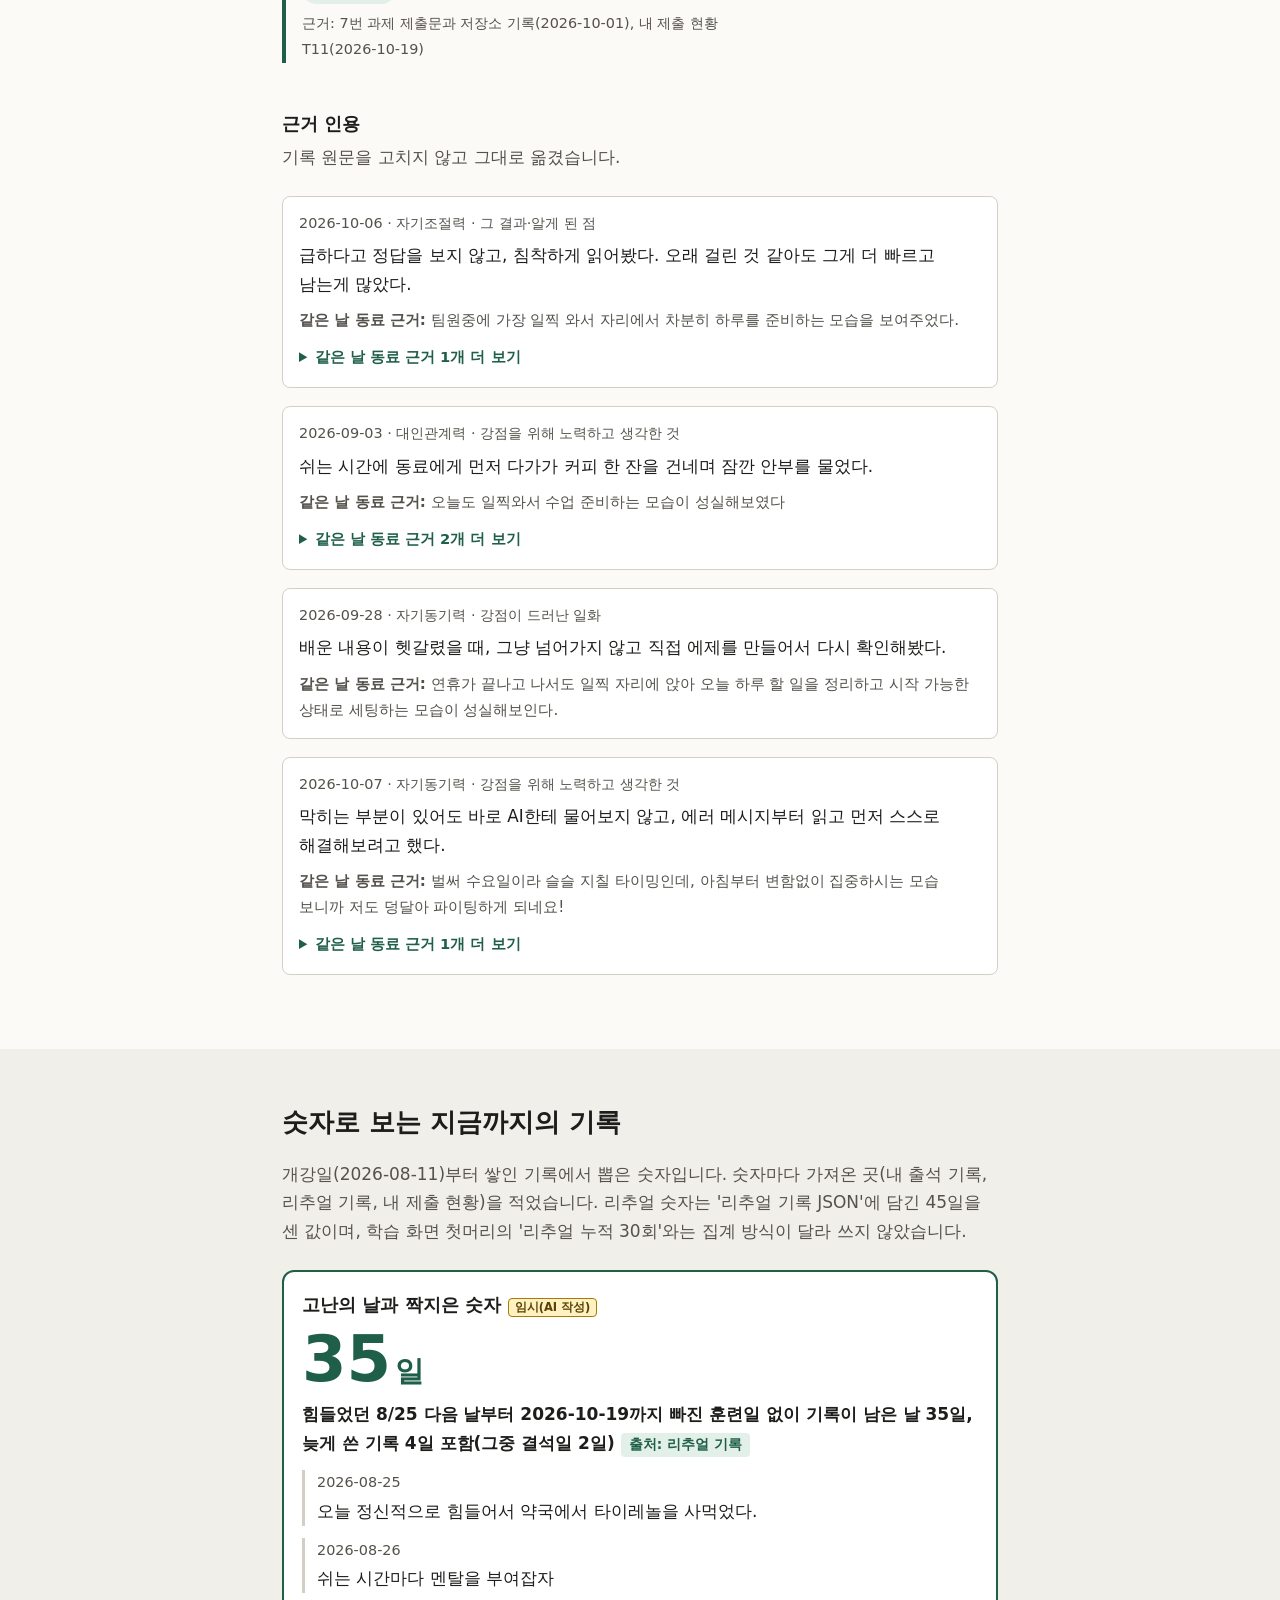
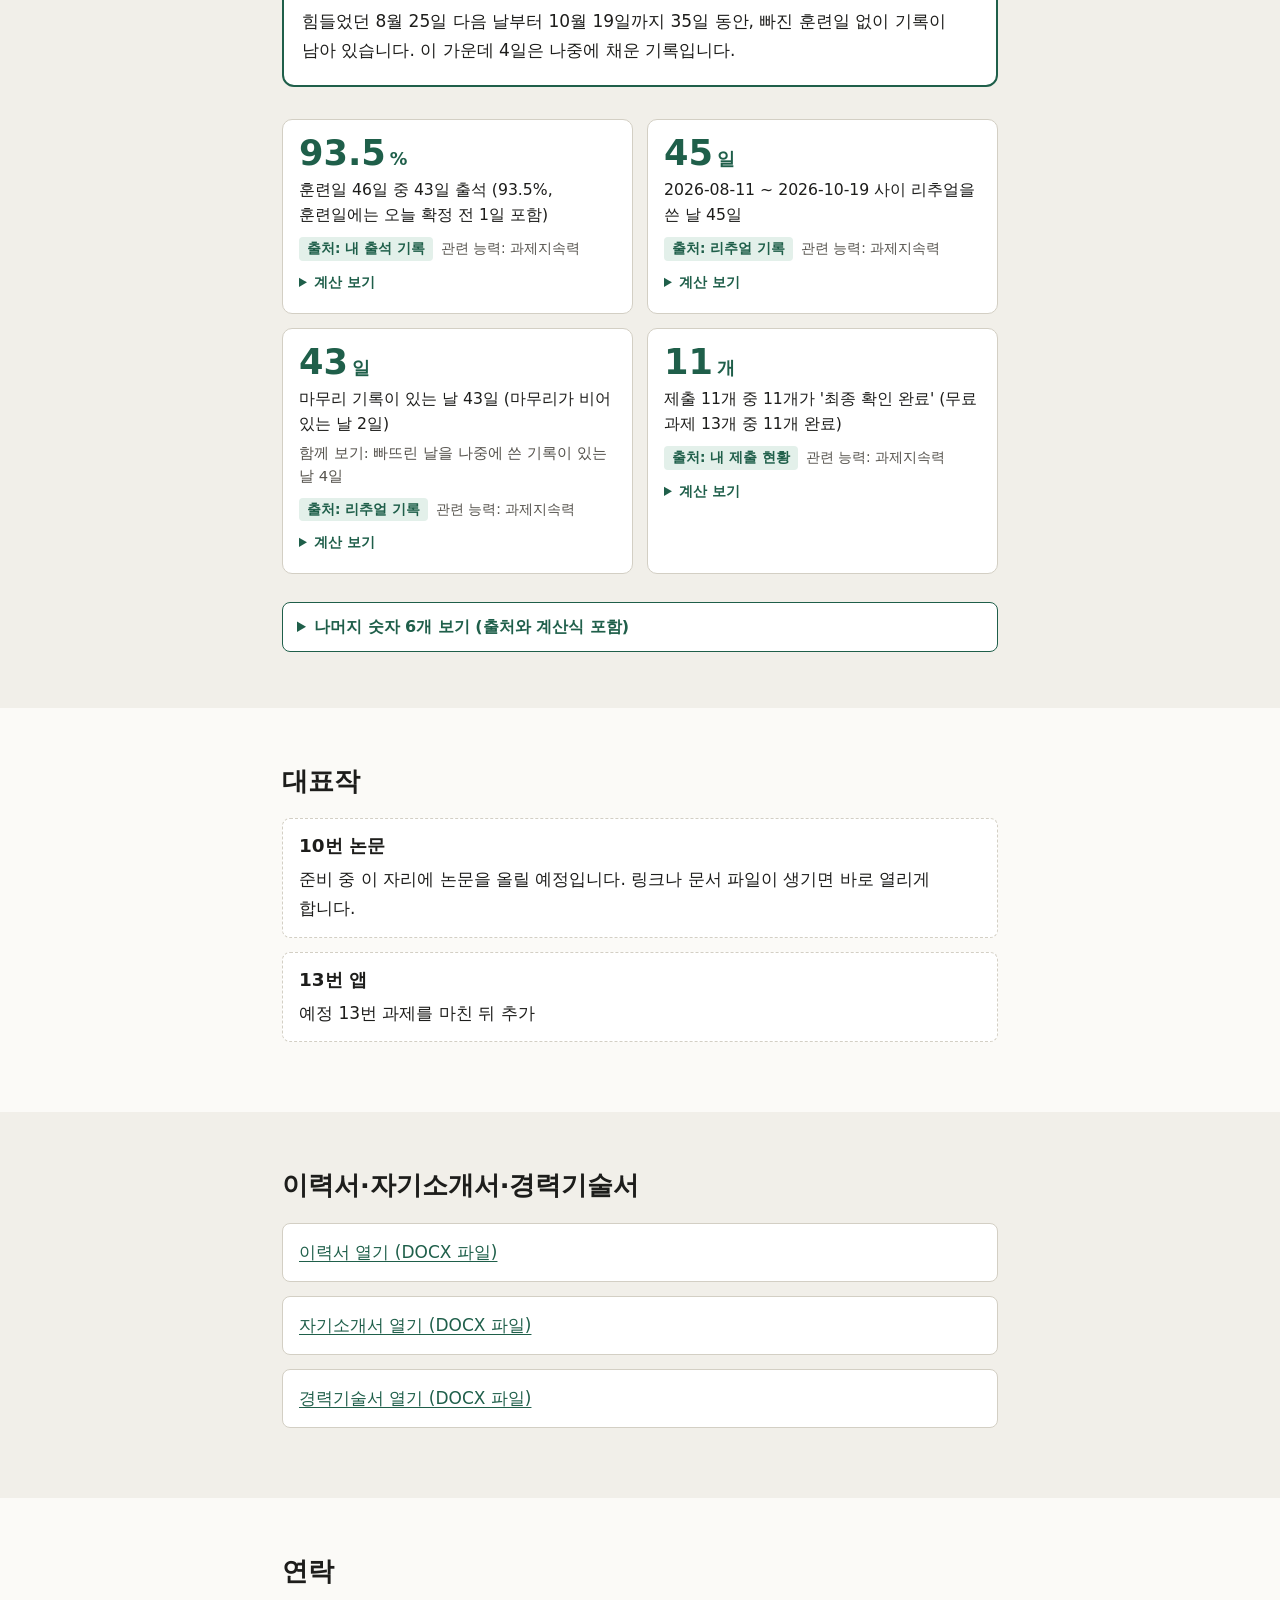
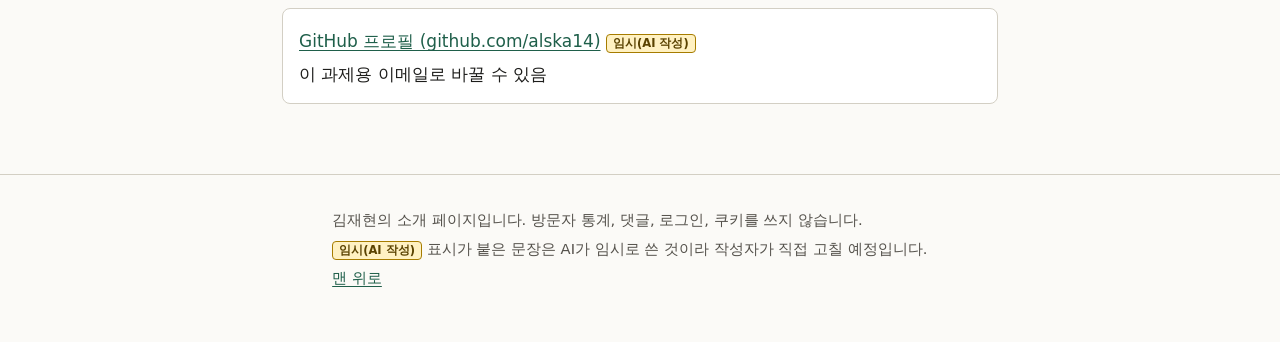
==== commit 6fe5e14d: "사이트·문서·장치 갱신 Co-Authored-By: Claude Sonnet 5.5 <noreply@anthropic.com>" ====
--- a/index.html
+++ b/index.html
@@ -32,49 +32,51 @@
   <section class="band" id="story" aria-labelledby="story-h">
     <div class="wrap">
       <h2 id="story-h">고난에서 다시 일어나, 더 나아진 지금까지</h2>
-      <p class="summary"><strong>먼저 한 줄로</strong> 8월 25일에 힘들었던 날을 숨기지 않고 적었고, 그다음 날부터 기록이 35일 이어졌습니다. 고난, 다시 일어난 날, 더 나아진 지금 순서로 읽습니다 (약 1600자, 읽는 데 3분 안팎).</p>
+      <p class="summary"><strong>먼저 한 줄로</strong> 8월 25일에 힘들었던 날을 숨기지 않고 적었고, 그다음 날부터 기록이 35일 이어졌습니다. 고난, 다시 일어난 날, 더 나아진 지금 순서로 읽습니다 (약 1500자, 읽는 데 3분 안팎).</p>
       <article class="scene">
 <p class="when">2023년 ~ 2024년 <span class="badge draft sm" title="작성자가 직접 고칠 문장">임시(AI 작성)</span></p>
 <h3>고난 · 해병대와 진해</h3>
-<p>저는 막히면 정답부터 찾지 않고 에러 메시지의 맨 아래 줄부터 읽는 사람, 김재현입니다. 2023년에 저는 복학 시기를 맞추려고 바로 갈 수 있는 해병대에 입대했습니다.</p>
-<p>집안에 해병이 한 명도 없어서 모든 것이 낯설었고, 중도퇴소는 부끄러울 것 같아 포기하지 않기로 했습니다. 배치받은 곳은 진해의 작은 해병 부대였습니다.</p>
-<p>상병 초반까지 거의 매일 밤 혼나고 집합을 당했고, 울기도 했습니다. 병장이 되어 힘이 생겼을 때 저는 밤 집합을 없앴습니다.</p>
-<p>해병 문화를 좋아하는 후임들은 저를 싫어했습니다. 그래도 끌려온 사람이 밤에 맞기까지 하는 건 싫었고, 그 판단은 제가 한 것입니다.</p>
-<p>힘든 시기에 저를 챙겨 준 같은 지역 출신 선임들과는 지금도 연락합니다.</p>
+<p>저는 막히면 정답부터 찾지 않고 에러 메시지의 맨 아래 줄부터 읽는 사람, 김재현입니다. 2023년, 복학 시기를 맞추려고 바로 갈 수 있는 해병대에 입대했습니다.</p>
+<p>집안에 해병이 한 명도 없어 모든 것이 낯설었습니다. 중도퇴소는 부끄러울 것 같아서 그만두지 않기로 했습니다.</p>
+<p>배치받은 곳은 진해의 작은 해병 부대였습니다. 상병 초반까지 거의 매일 밤 혼나고 집합을 당했고, 울기도 했습니다.</p>
+<p>병장이 되어 힘이 생기자 밤 집합을 없앴습니다. 해병 문화를 좋아하는 후임들은 저를 싫어했습니다.</p>
+<p>그래도 끌려온 사람이 밤에 맞기까지 하는 건 싫었습니다. 힘든 시기에 저를 챙겨 준 같은 지역 출신 선임들과는 지금도 연락합니다.</p>
 <ul class="chips" aria-label="드러난 능력"><li>대인관계력</li></ul>
-<p class="src">근거: 지은이 진술(9번 서사 문서와 11번 소설의 사실 부분)</p>
+<p class="src">근거: 지은이 진술(9번 서사 문서와 11번 소설의 사실 부분, 2026-10-13 대화)</p>
 </article>
 <article class="scene">
 <p class="when">2024년 ~ 2026년 8월 <span class="badge draft sm" title="작성자가 직접 고칠 문장">임시(AI 작성)</span></p>
 <h3>고난 · 학비와 복학</h3>
 <p>전역한 뒤에는 학비를 직접 벌어야 했습니다. 부모님이 하시는 회사에서 반년 넘게 일해 모은 돈으로 2025년에 복학했고, 학교를 다니면서도 일을 이어 갔습니다.</p>
-<p>신규 인증 사업 모델 설계, 마케팅, 브랜드사 베타테스트 운영, 아마존 실무까지 맡으면서 화장품 규제 분야의 일을 넓게 경험했습니다. 회사가 유럽 쪽 새 규정 분야를 준비하면서 이 일을 기술로 하고 싶다는 생각이 들었지만, 저는 컴퓨터공학을 전공한 사람이 아니었습니다.</p>
-<p>그래서 학원에 다니며 배웠고, 2026년 8월 부산에서 열린 사이버보안 과정에 들어왔습니다. 컴퓨터는 초등학생 때부터 독학했고, 2010년대에는 직접 연 마인크래프트 서버를 동시 접속자 천 명이 넘게 운영해 본 적이 있습니다.</p>
+<p>신규 인증 사업의 모델 설계, 마케팅, 브랜드사 베타테스트 운영, 아마존 실무를 맡아 화장품 규제 분야 일을 폭넓게 해 봤습니다. 회사가 유럽 쪽 새 규정 분야를 준비하면서, 이 일을 기술로 해 보고 싶다는 생각이 들었습니다.</p>
+<p>저는 컴퓨터공학 전공자가 아니었지만, 컴퓨터는 초등학생 때부터 혼자 익혔고 2010년대에는 직접 연 마인크래프트 서버를 동시 접속자 천 명이 넘는 규모로 운영한 적도 있습니다. 학원에 다니며 더 배웠고, 2026년 8월에 부산에서 열린 사이버보안 과정에 들어왔습니다.</p>
 <ul class="chips" aria-label="드러난 능력"><li>자기동기력</li></ul>
-<p class="src">근거: 지은이 진술</p>
+<p class="src">근거: 지은이 진술(2026-10-13 대화에서 직접 한 말)</p>
 </article>
 <article class="scene">
 <p class="when">2026-08-25 ~ 2026-08-26 <span class="badge draft sm" title="작성자가 직접 고칠 문장">임시(AI 작성)</span></p>
 <h3>다시 일어난 날</h3>
-<p>2026년 8월 25일은 코딩 수업이 이해되지 않아 마음이 가라앉은 날이었습니다. 약국에서 진통제를 사 먹고 버텼고, 마무리 리추얼에 그 사실을 그대로 적었습니다.</p>
-<p>다음 날 아침 저는 &quot;쉬는 시간마다 멘탈을 부여잡자&quot;고 적었고, 그날 마무리에는 &quot;쉬는 시간마다 노력했다&quot;고 썼습니다. 그 뒤에도 기록을 이어 갔고, 빠뜨린 날은 나중에라도 채웠습니다.</p>
+<p>2026년 8월 25일은 마음이 힘들어 약국에서 진통제를 사 먹고 버틴 날이었습니다. 코딩이 어려워 이해가 잘 안 되던 날이기도 했습니다.</p>
+<p>그날 마무리 리추얼에도 있는 그대로 적었습니다. 다음 날 아침에는 “쉬는 시간마다 멘탈을 부여잡자”고 적었고, 그날 마무리에는 “쉬는 시간마다 노력했다”고 썼습니다.</p>
+<p>8월 26일부터 10월 19일까지 35일 동안 훈련일에 빈 날이 없었고, 그 가운데 4일은 빠뜨렸다가 나중에 채운 기록입니다.</p>
 <ul class="chips" aria-label="드러난 능력"><li>자기조절력</li></ul>
-<p class="src">근거: 리추얼 기록 2026-08-25 · 2026-08-26</p>
+<p class="src">근거: 리추얼 기록 2026-08-25 · 2026-08-26 / 출석·기록 숫자 N12</p>
 </article>
 <article class="scene">
 <p class="when">2026-09-03 ~ 2026-10-19 <span class="badge draft sm" title="작성자가 직접 고칠 문장">임시(AI 작성)</span></p>
 <h3>더 나아진 지금</h3>
-<p>지금의 저는 막히면 에러 메시지부터 읽습니다. 9월 30일에는 AI가 완성한 결과를 하나씩 검증했고, 10월 14일에는 잘 돌아가던 프로그램을 고치기 전에 파일 복사본부터 만들어 두었습니다.</p>
-<p>10월 19일에는 AI가 안 된다고 한 것을 돌려 묻고 다른 LLM에게까지 물어 정말 안 되는 건지 확인했습니다. 사람 곁에서도 비슷합니다.</p>
-<p>9월 3일에는 쉬는 시간에 동료에게 먼저 다가가 커피 한 잔을 건네며 안부를 물었고, 10월 19일에는 쉬는 시간에 애먹고 있는 사람을 찾으려고 했고, 찾았습니다. 10월 15일자 기록(결석한 날 나중에 쓴 기록)에는 기분이 상할 말을 듣고도 숨을 한 번 쉬고 답했다고 적었습니다.</p>
+<p>지금의 저는 막히면 에러 메시지부터 읽습니다. 10월 6일 기록에는 같은 에러가 계속 나도 정답을 보지 않고 침착하게 읽어 봤다고 적었습니다.</p>
+<p>9월 30일에는 AI가 만든 결과를 하나씩 검증했습니다. 10월 14일에는 잘 돌아가던 프로그램을 고치기 전에 파일을 복사해 두었습니다.</p>
+<p>10월 19일에는 AI가 안 된다고 한 것을 표현을 바꿔 다시 묻고, 다른 LLM에게도 물어 정말 안 되는지 확인했습니다. 사람과 지낼 때의 기록도 있습니다.</p>
+<p>9월 3일 쉬는 시간에는 동료에게 먼저 다가가 커피 한 잔을 건네며 안부를 물었습니다. 10월 19일 쉬는 시간에는 애먹고 있는 사람을 찾으려고 했고, 찾았습니다.</p>
 <ul class="chips" aria-label="드러난 능력"><li>자기동기력</li><li>대인관계력</li><li>자기조절력</li></ul>
-<p class="src">근거: 리추얼 기록 2026-09-03 · 09-30 · 10-14 · 10-15 · 10-19</p>
+<p class="src">근거: 리추얼 기록 2026-09-03 · 09-30 · 10-06 · 10-14 · 10-19</p>
 </article>
 <article class="scene">
 <p class="when">2026-10-01 ~ 2026-10-19 <span class="badge draft sm" title="작성자가 직접 고칠 문장">임시(AI 작성)</span></p>
 <h3>더 나아진 지금 · 만든 것</h3>
-<p>10월 1일에는 제가 만든 로그인 앱이 배포한 뒤에 서버 오류를 냈습니다. 호스팅 서비스의 로그를 맨 아래 줄부터 한 줄씩 읽어 원인을 좁혔고, 데이터베이스 접속 토큰을 새로 발급해 다시 배포해서 해결했습니다.</p>
-<p>이 과정은 AI와 함께 했고, AI가 한 일과 제가 판단한 일을 제출문에 나누어 적었습니다. 10월 19일에는 제 삶을 소재로 쓴 3만 자 이상의 장편소설 한 편을 제출했습니다.</p>
+<p>10월 1일, 제가 만든 로그인 앱을 배포했더니 서버 오류가 났습니다. 호스팅 서비스의 로그를 한 줄씩 읽어 원인을 좁혔고, 데이터베이스 접속 토큰을 새로 발급해 다시 배포하면서 해결했습니다.</p>
+<p>AI와 함께 풀었습니다. 10월 19일에는 제 삶을 소재로 쓴 3만 자 이상의 장편소설 한 편을 제출했습니다.</p>
 <p>저는 순서를 따르는 일과 직접 만들어 보는 일을 함께 하면서, 직접 확인한 것으로 다음 길을 고르는 사람이 되고 싶습니다.</p>
 <ul class="chips" aria-label="드러난 능력"><li>자기동기력</li></ul>
 <p class="src">근거: 7번 과제 제출문과 저장소 기록(2026-10-01), 내 제출 현황 T11(2026-10-19)</p>
@@ -82,10 +84,6 @@
       <div class="quotes">
 <h3>근거 인용</h3>
 <p class="lead">기록 원문을 고치지 않고 그대로 옮겼습니다.</p>
-<figure class="quote">
-<p class="meta">2026-10-15 · 자기조절력 · 강점이 드러난 일화</p>
-<blockquote>누가 한 말에 기분이 상할 뻔했는데, 바로 대답하지 않고 숨 한 번 쉬고나서 말했다. 그러니까 덜 날카롭게 답할 수 있었다.</blockquote>
-</figure>
 <figure class="quote">
 <p class="meta">2026-10-06 · 자기조절력 · 그 결과·알게 된 점</p>
 <blockquote>급하다고 정답을 보지 않고, 침착하게 읽어봤다. 오래 걸린 것 같아도 그게 더 빠르고 남는게 많았다.</blockquote>
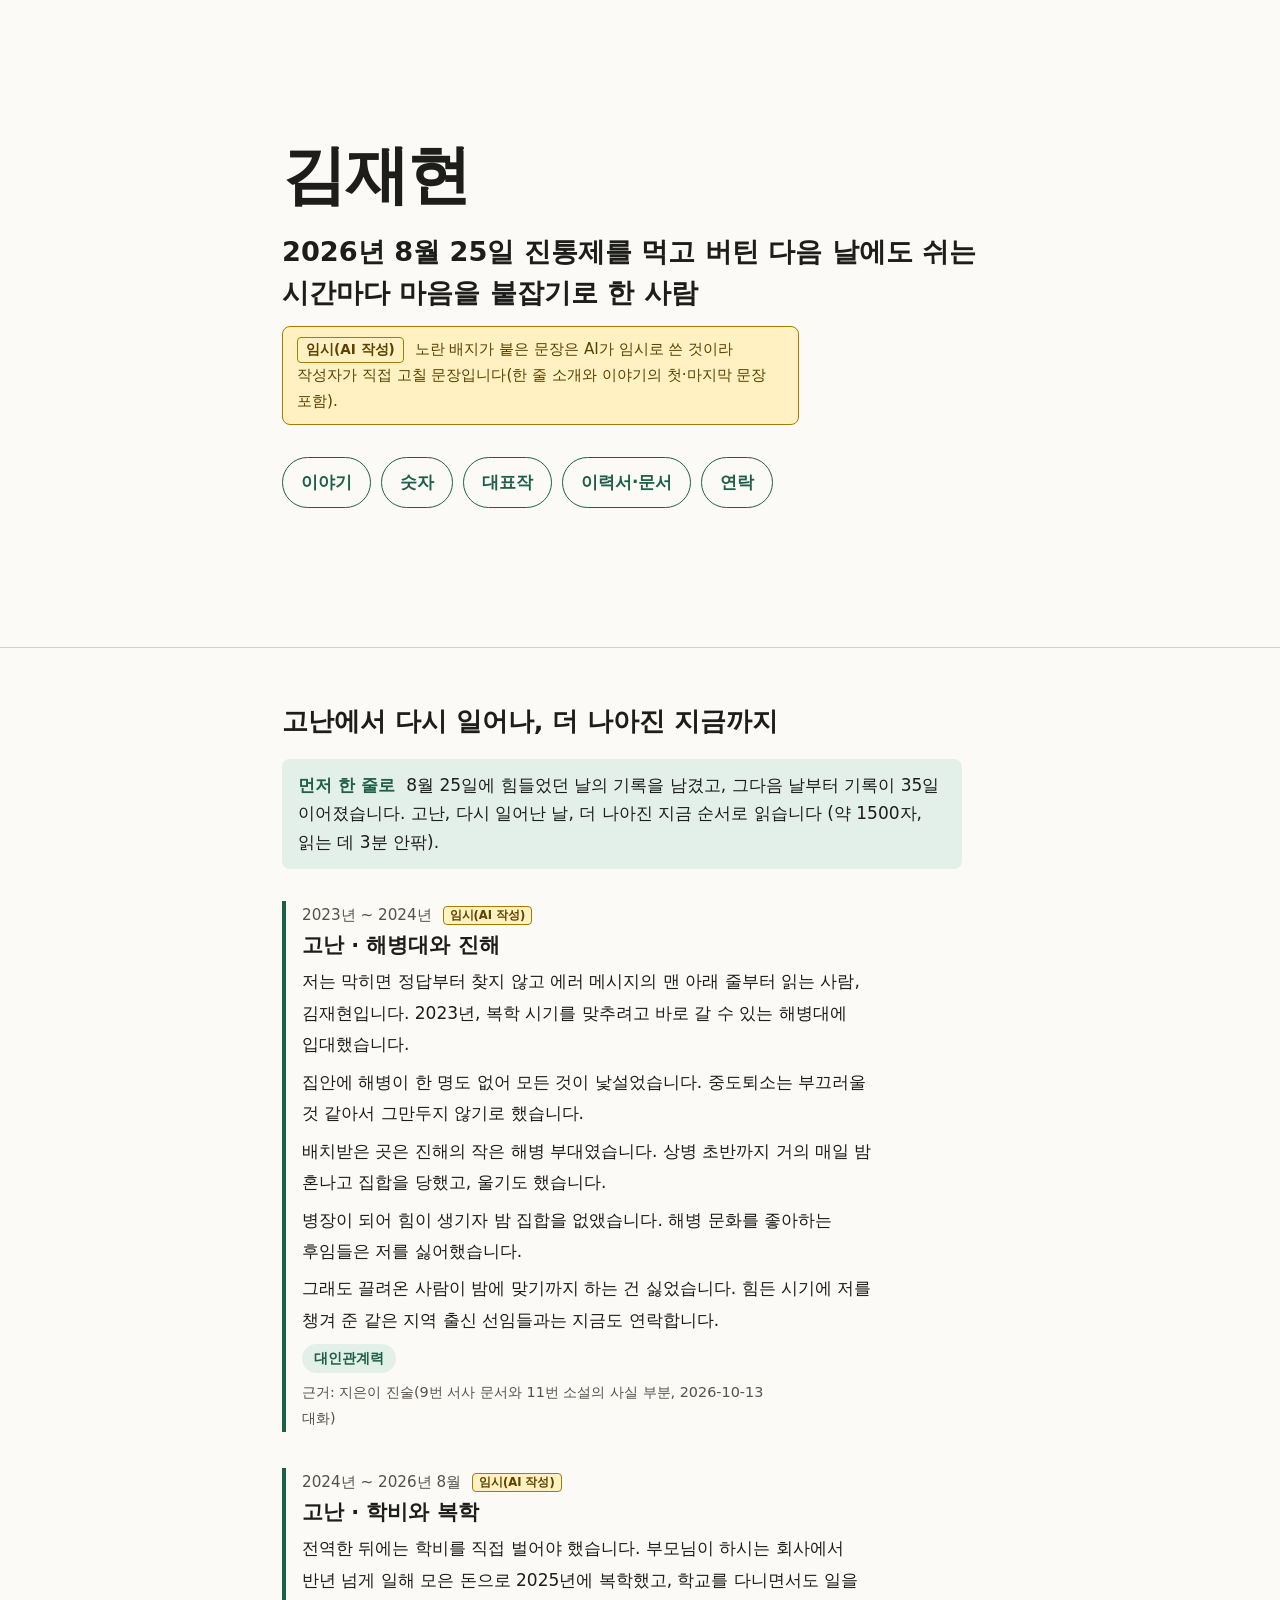
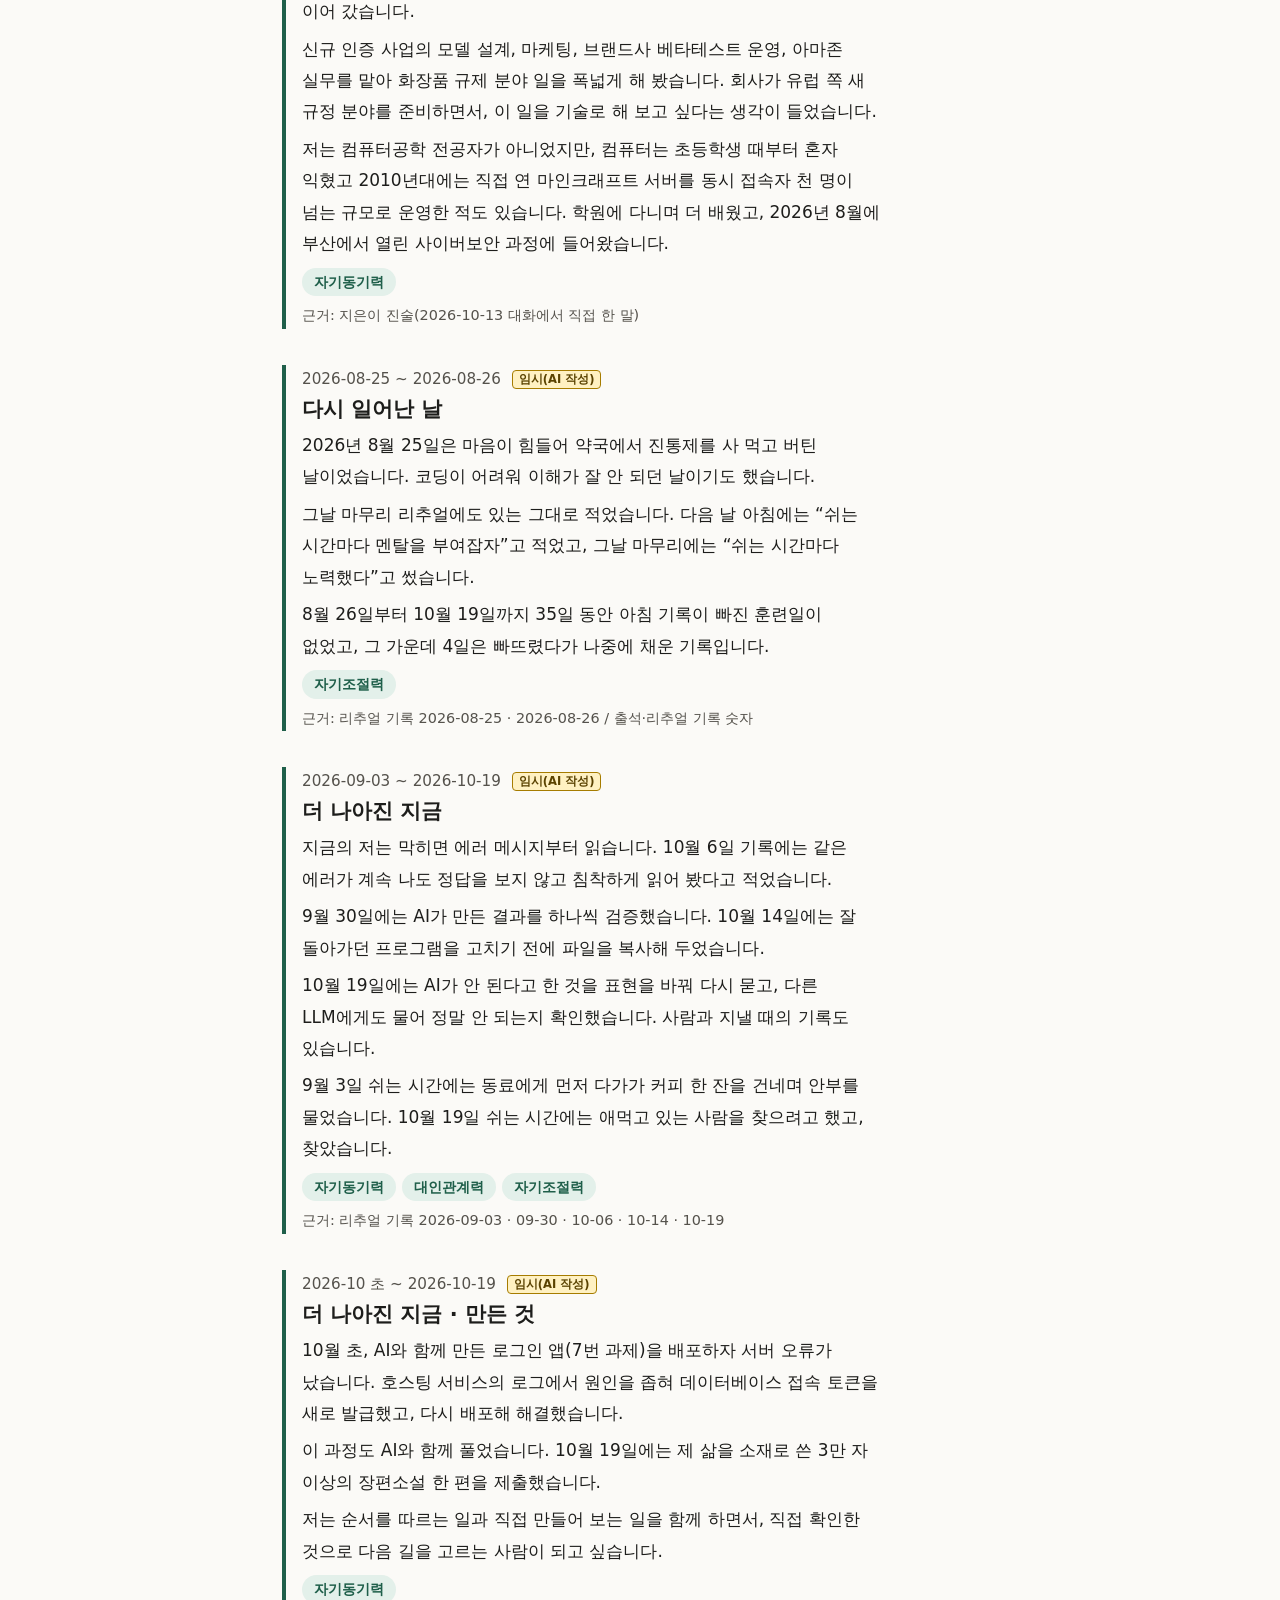
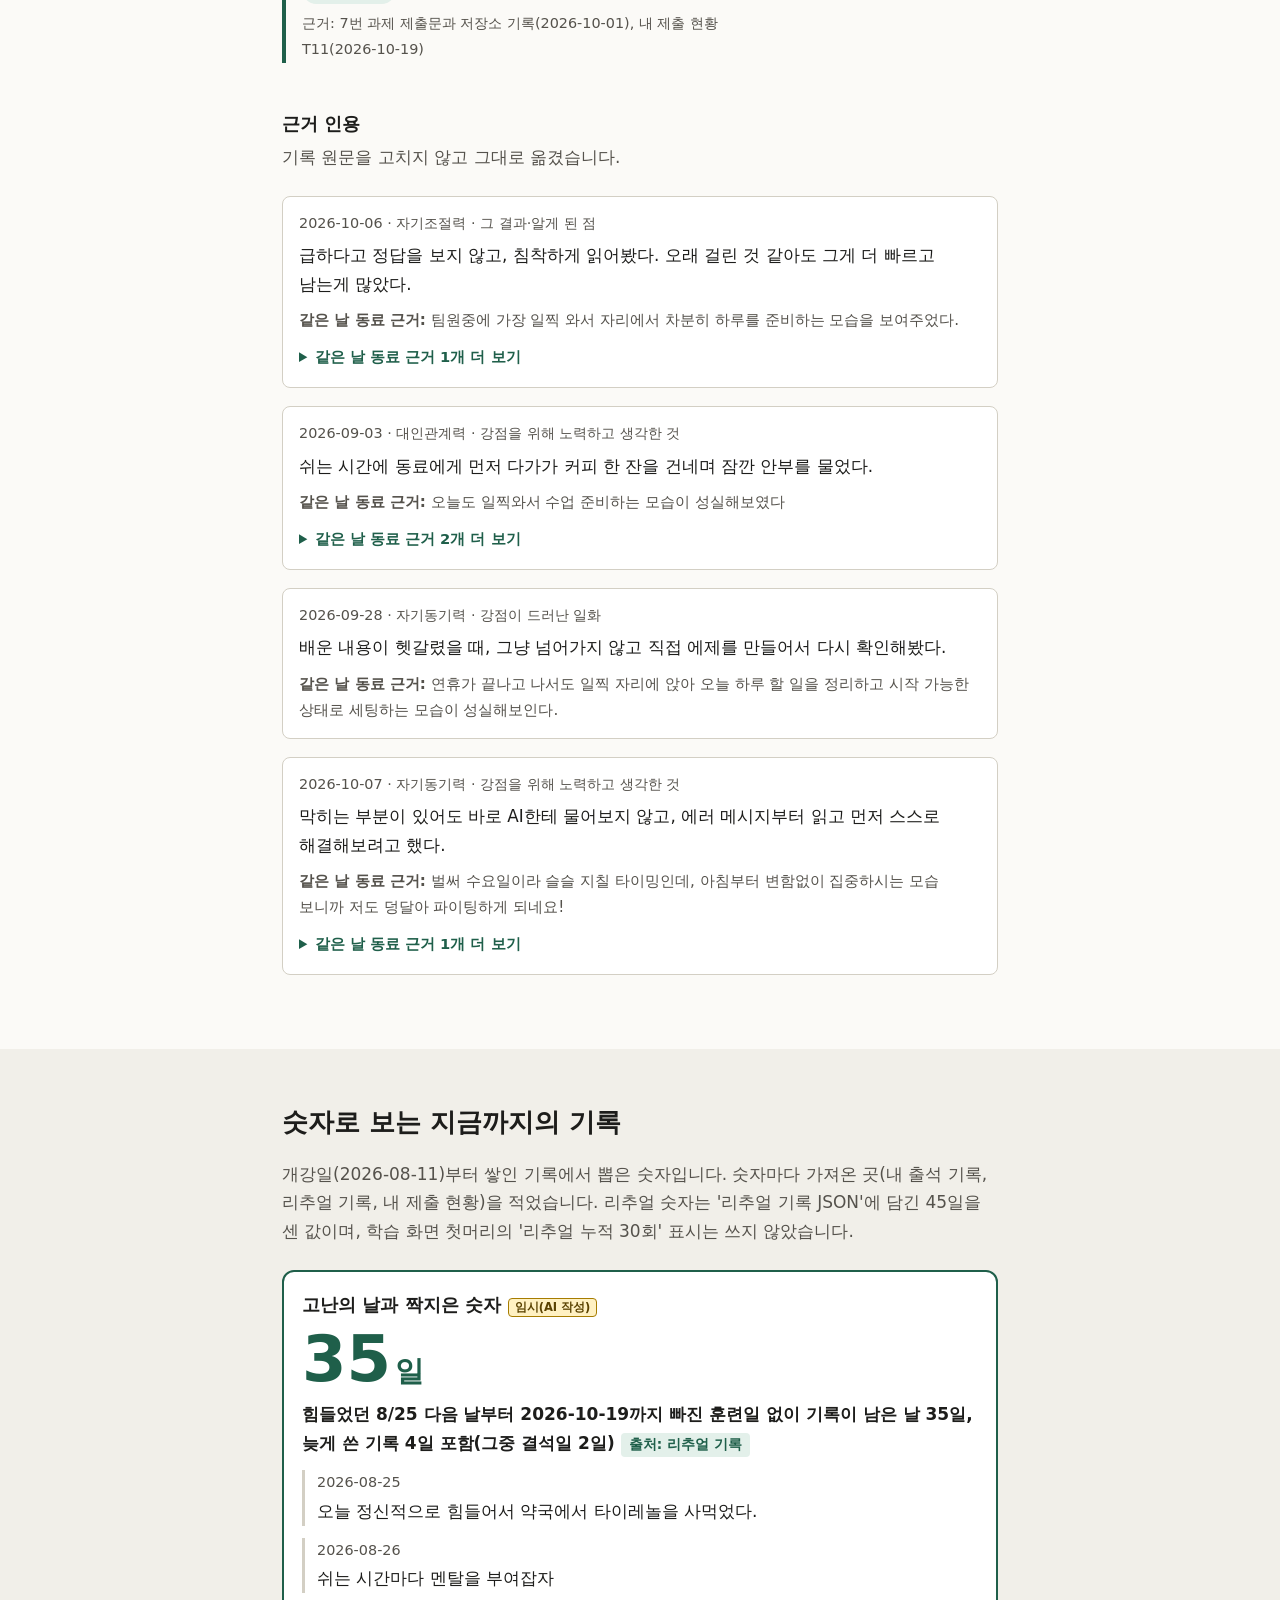
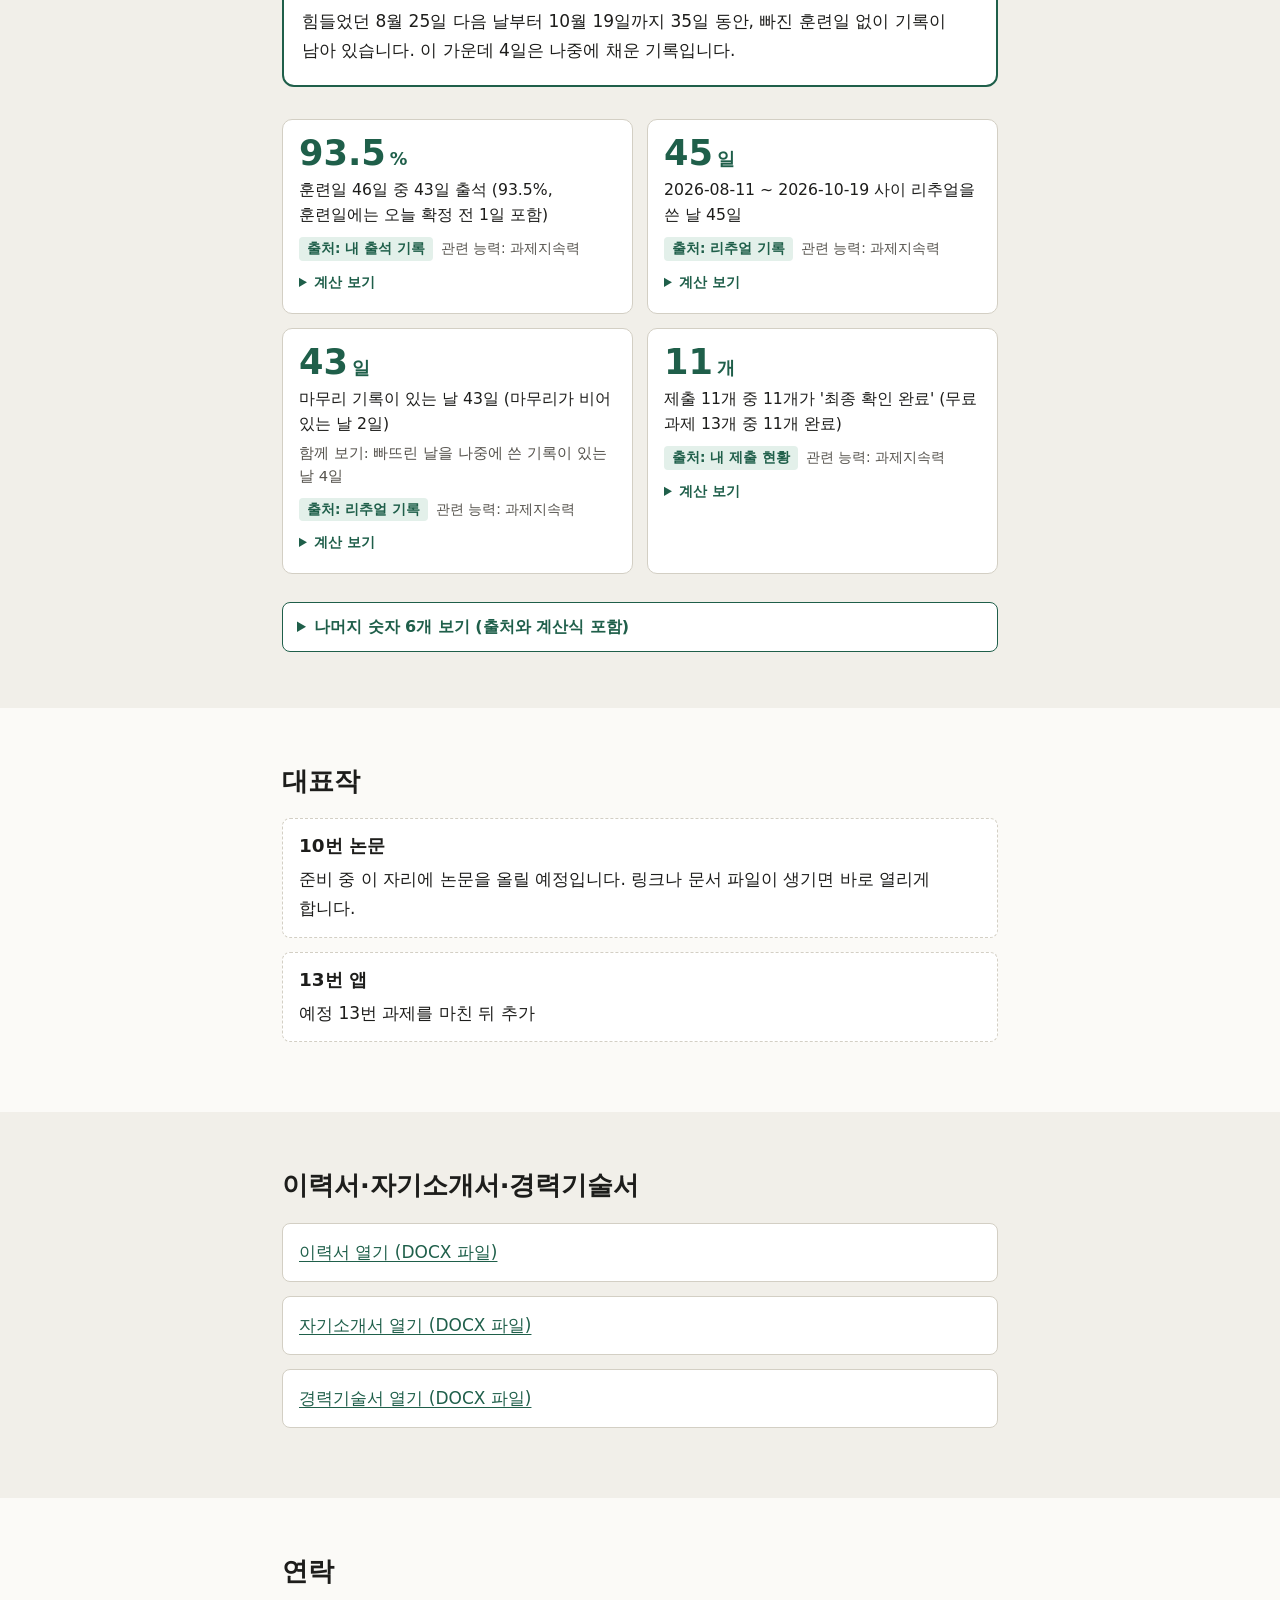
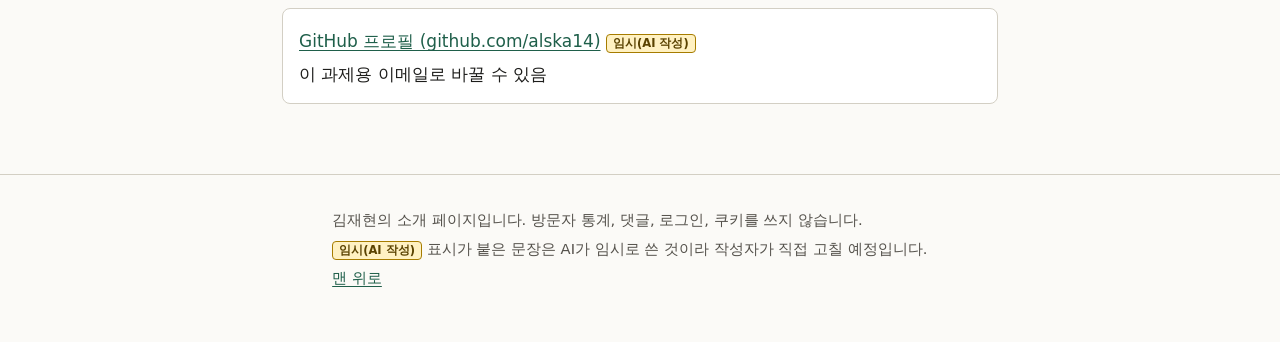
==== commit b0437125: "사이트·문서·장치 갱신 Co-Authored-By: Claude Sonnet 5.5 <noreply@anthropic.com>" ====
--- a/index.html
+++ b/index.html
@@ -15,7 +15,7 @@
   <div class="wrap">
     <h1 class="name">김재현</h1>
     <p class="tagline">2026년 8월 25일 진통제를 먹고 버틴 다음 날에도 쉬는 시간마다 마음을 붙잡기로 한 사람</p>
-    <p class="draft-banner" role="note"><span class="badge draft">임시(AI 작성)</span> <span>노란 배지가 붙은 문장은 AI가 임시로 쓴 것이라 작성자가 직접 고칠 문장입니다(이 한 줄 소개 포함).</span></p>
+    <p class="draft-banner" role="note"><span class="badge draft">임시(AI 작성)</span> <span>노란 배지가 붙은 문장은 AI가 임시로 쓴 것이라 작성자가 직접 고칠 문장입니다(한 줄 소개와 이야기의 첫·마지막 문장 포함).</span></p>
     <nav class="quick" aria-label="바로가기">
       <ul>
         <li><a href="#story">이야기</a></li>
@@ -32,7 +32,7 @@
   <section class="band" id="story" aria-labelledby="story-h">
     <div class="wrap">
       <h2 id="story-h">고난에서 다시 일어나, 더 나아진 지금까지</h2>
-      <p class="summary"><strong>먼저 한 줄로</strong> 8월 25일에 힘들었던 날을 숨기지 않고 적었고, 그다음 날부터 기록이 35일 이어졌습니다. 고난, 다시 일어난 날, 더 나아진 지금 순서로 읽습니다 (약 1500자, 읽는 데 3분 안팎).</p>
+      <p class="summary"><strong>먼저 한 줄로</strong> 8월 25일에 힘들었던 날의 기록을 남겼고, 그다음 날부터 기록이 35일 이어졌습니다. 고난, 다시 일어난 날, 더 나아진 지금 순서로 읽습니다 (약 1500자, 읽는 데 3분 안팎).</p>
       <article class="scene">
 <p class="when">2023년 ~ 2024년 <span class="badge draft sm" title="작성자가 직접 고칠 문장">임시(AI 작성)</span></p>
 <h3>고난 · 해병대와 진해</h3>
@@ -58,9 +58,9 @@
 <h3>다시 일어난 날</h3>
 <p>2026년 8월 25일은 마음이 힘들어 약국에서 진통제를 사 먹고 버틴 날이었습니다. 코딩이 어려워 이해가 잘 안 되던 날이기도 했습니다.</p>
 <p>그날 마무리 리추얼에도 있는 그대로 적었습니다. 다음 날 아침에는 “쉬는 시간마다 멘탈을 부여잡자”고 적었고, 그날 마무리에는 “쉬는 시간마다 노력했다”고 썼습니다.</p>
-<p>8월 26일부터 10월 19일까지 35일 동안 훈련일에 빈 날이 없었고, 그 가운데 4일은 빠뜨렸다가 나중에 채운 기록입니다.</p>
+<p>8월 26일부터 10월 19일까지 35일 동안 아침 기록이 빠진 훈련일이 없었고, 그 가운데 4일은 빠뜨렸다가 나중에 채운 기록입니다.</p>
 <ul class="chips" aria-label="드러난 능력"><li>자기조절력</li></ul>
-<p class="src">근거: 리추얼 기록 2026-08-25 · 2026-08-26 / 출석·기록 숫자 N12</p>
+<p class="src">근거: 리추얼 기록 2026-08-25 · 2026-08-26 / 출석·리추얼 기록 숫자</p>
 </article>
 <article class="scene">
 <p class="when">2026-09-03 ~ 2026-10-19 <span class="badge draft sm" title="작성자가 직접 고칠 문장">임시(AI 작성)</span></p>
@@ -73,10 +73,10 @@
 <p class="src">근거: 리추얼 기록 2026-09-03 · 09-30 · 10-06 · 10-14 · 10-19</p>
 </article>
 <article class="scene">
-<p class="when">2026-10-01 ~ 2026-10-19 <span class="badge draft sm" title="작성자가 직접 고칠 문장">임시(AI 작성)</span></p>
+<p class="when">2026-10 초 ~ 2026-10-19 <span class="badge draft sm" title="작성자가 직접 고칠 문장">임시(AI 작성)</span></p>
 <h3>더 나아진 지금 · 만든 것</h3>
-<p>10월 1일, 제가 만든 로그인 앱을 배포했더니 서버 오류가 났습니다. 호스팅 서비스의 로그를 한 줄씩 읽어 원인을 좁혔고, 데이터베이스 접속 토큰을 새로 발급해 다시 배포하면서 해결했습니다.</p>
-<p>AI와 함께 풀었습니다. 10월 19일에는 제 삶을 소재로 쓴 3만 자 이상의 장편소설 한 편을 제출했습니다.</p>
+<p>10월 초, AI와 함께 만든 로그인 앱(7번 과제)을 배포하자 서버 오류가 났습니다. 호스팅 서비스의 로그에서 원인을 좁혀 데이터베이스 접속 토큰을 새로 발급했고, 다시 배포해 해결했습니다.</p>
+<p>이 과정도 AI와 함께 풀었습니다. 10월 19일에는 제 삶을 소재로 쓴 3만 자 이상의 장편소설 한 편을 제출했습니다.</p>
 <p>저는 순서를 따르는 일과 직접 만들어 보는 일을 함께 하면서, 직접 확인한 것으로 다음 길을 고르는 사람이 되고 싶습니다.</p>
 <ul class="chips" aria-label="드러난 능력"><li>자기동기력</li></ul>
 <p class="src">근거: 7번 과제 제출문과 저장소 기록(2026-10-01), 내 제출 현황 T11(2026-10-19)</p>
@@ -121,7 +121,7 @@
   <section class="band alt" id="numbers" aria-labelledby="numbers-h">
     <div class="wrap">
       <h2 id="numbers-h">숫자로 보는 지금까지의 기록</h2>
-      <p class="lead">개강일(2026-08-11)부터 쌓인 기록에서 뽑은 숫자입니다. 숫자마다 가져온 곳(내 출석 기록, 리추얼 기록, 내 제출 현황)을 적었습니다. 리추얼 숫자는 '리추얼 기록 JSON'에 담긴 45일을 센 값이며, 학습 화면 첫머리의 '리추얼 누적 30회'와는 집계 방식이 달라 쓰지 않았습니다.</p>
+      <p class="lead">개강일(2026-08-11)부터 쌓인 기록에서 뽑은 숫자입니다. 숫자마다 가져온 곳(내 출석 기록, 리추얼 기록, 내 제출 현황)을 적었습니다. 리추얼 숫자는 '리추얼 기록 JSON'에 담긴 45일을 센 값이며, 학습 화면 첫머리의 '리추얼 누적 30회' 표시는 쓰지 않았습니다.</p>
       <div class="pair">
 <h3>고난의 날과 짝지은 숫자 <span class="badge draft sm" title="작성자가 직접 고칠 문장">임시(AI 작성)</span></h3>
 <p class="big">35<small>일</small></p>
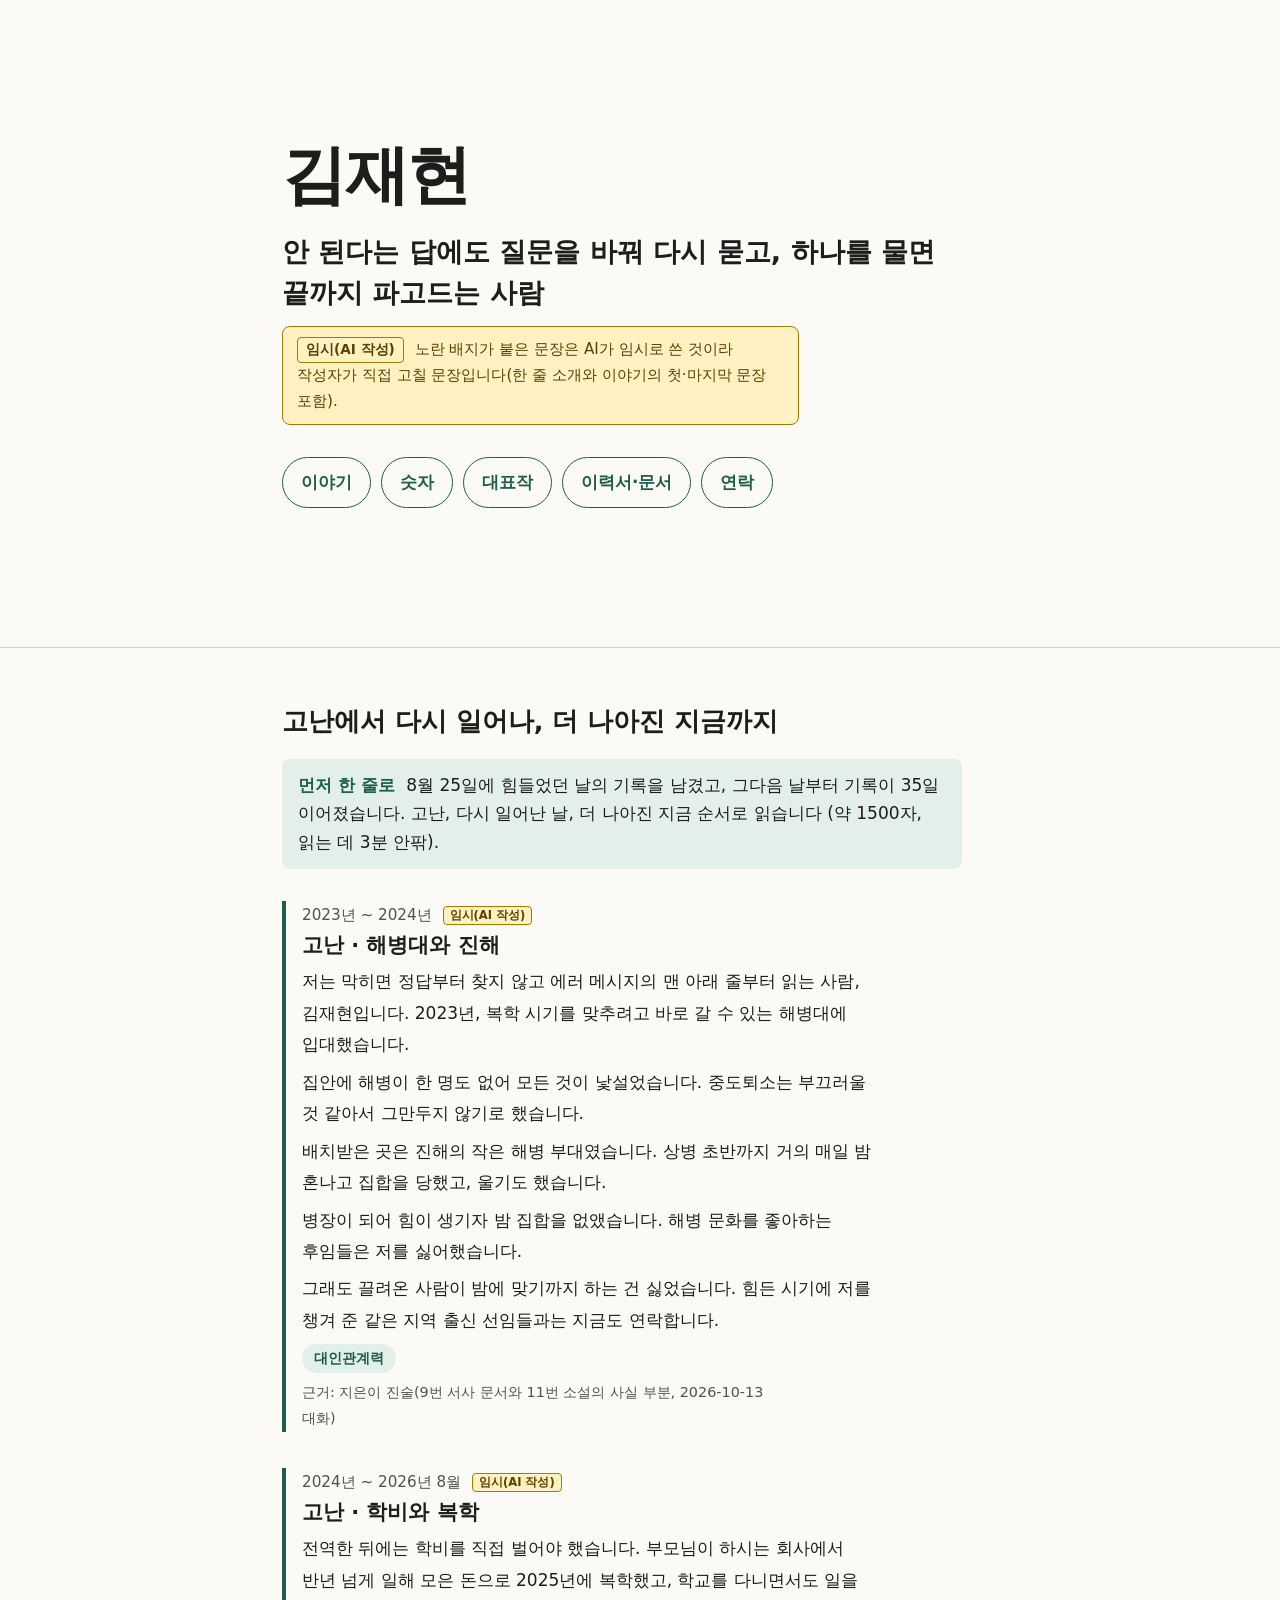
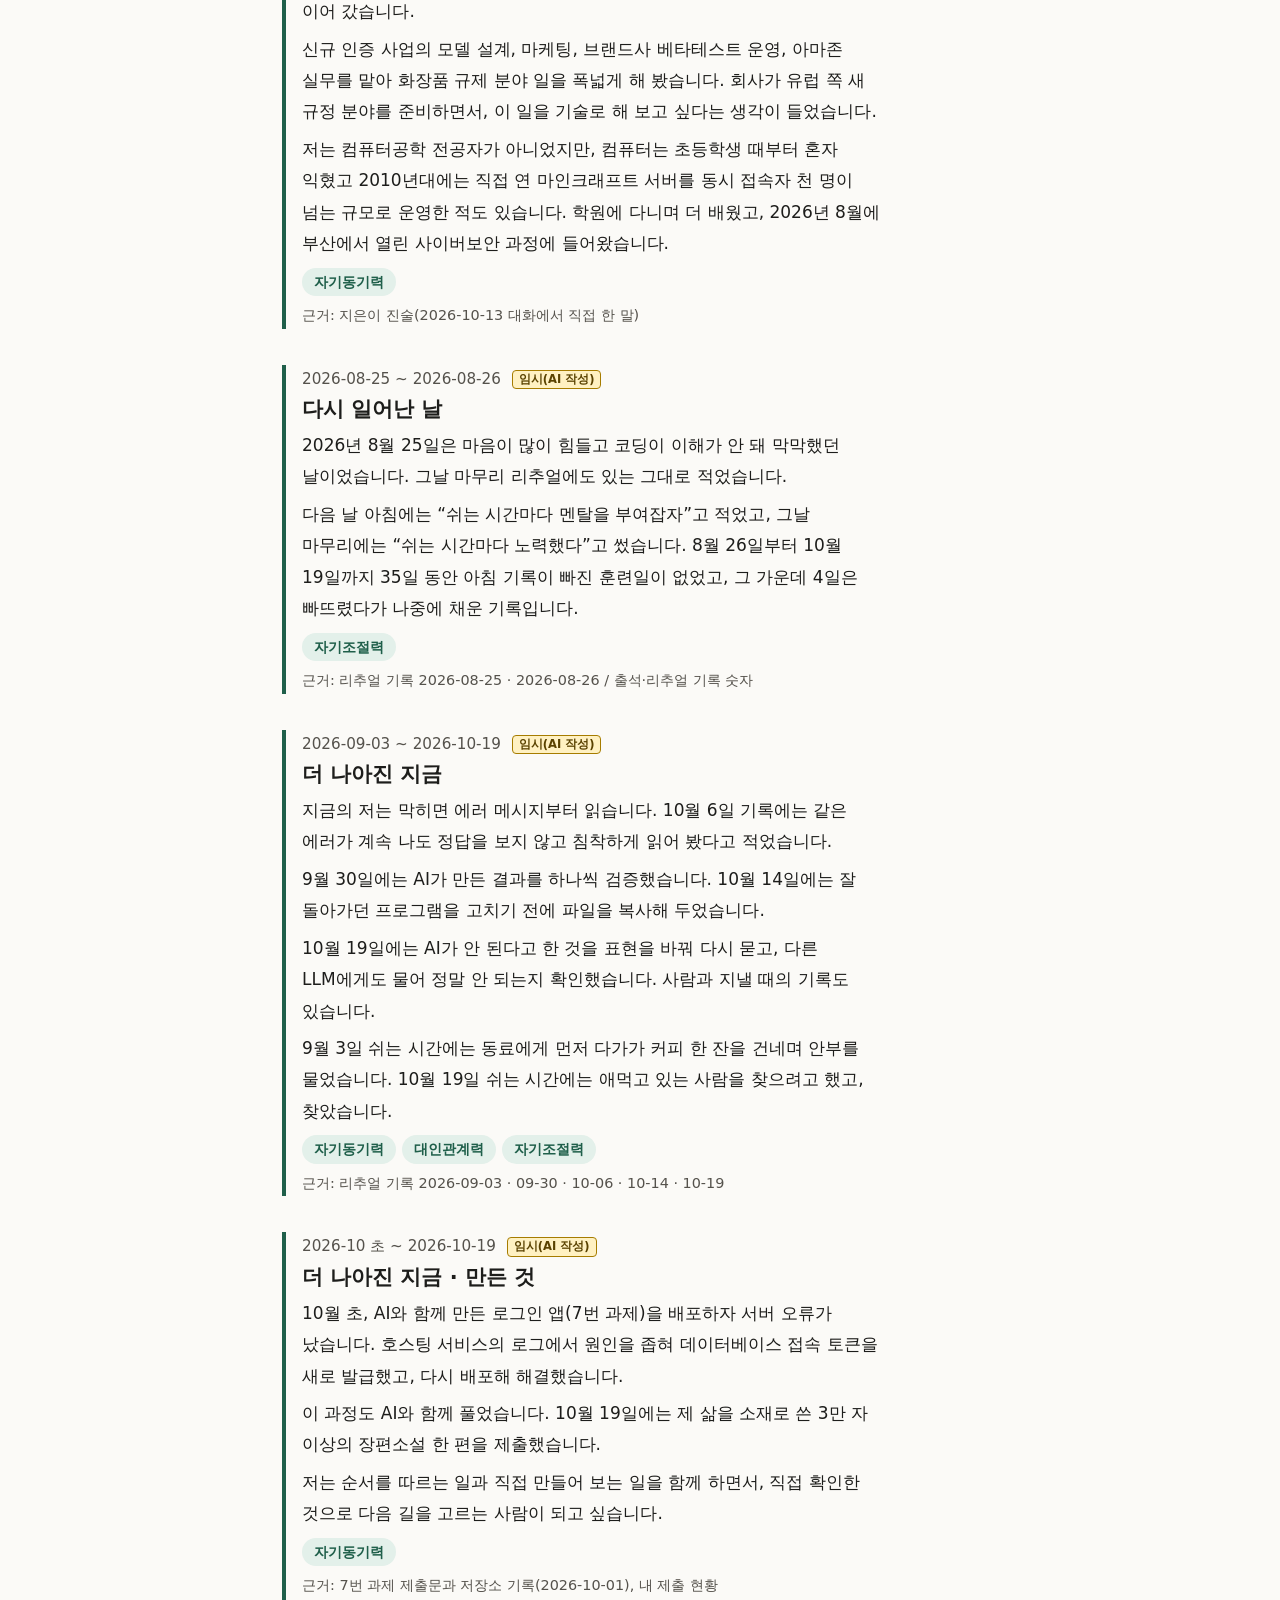
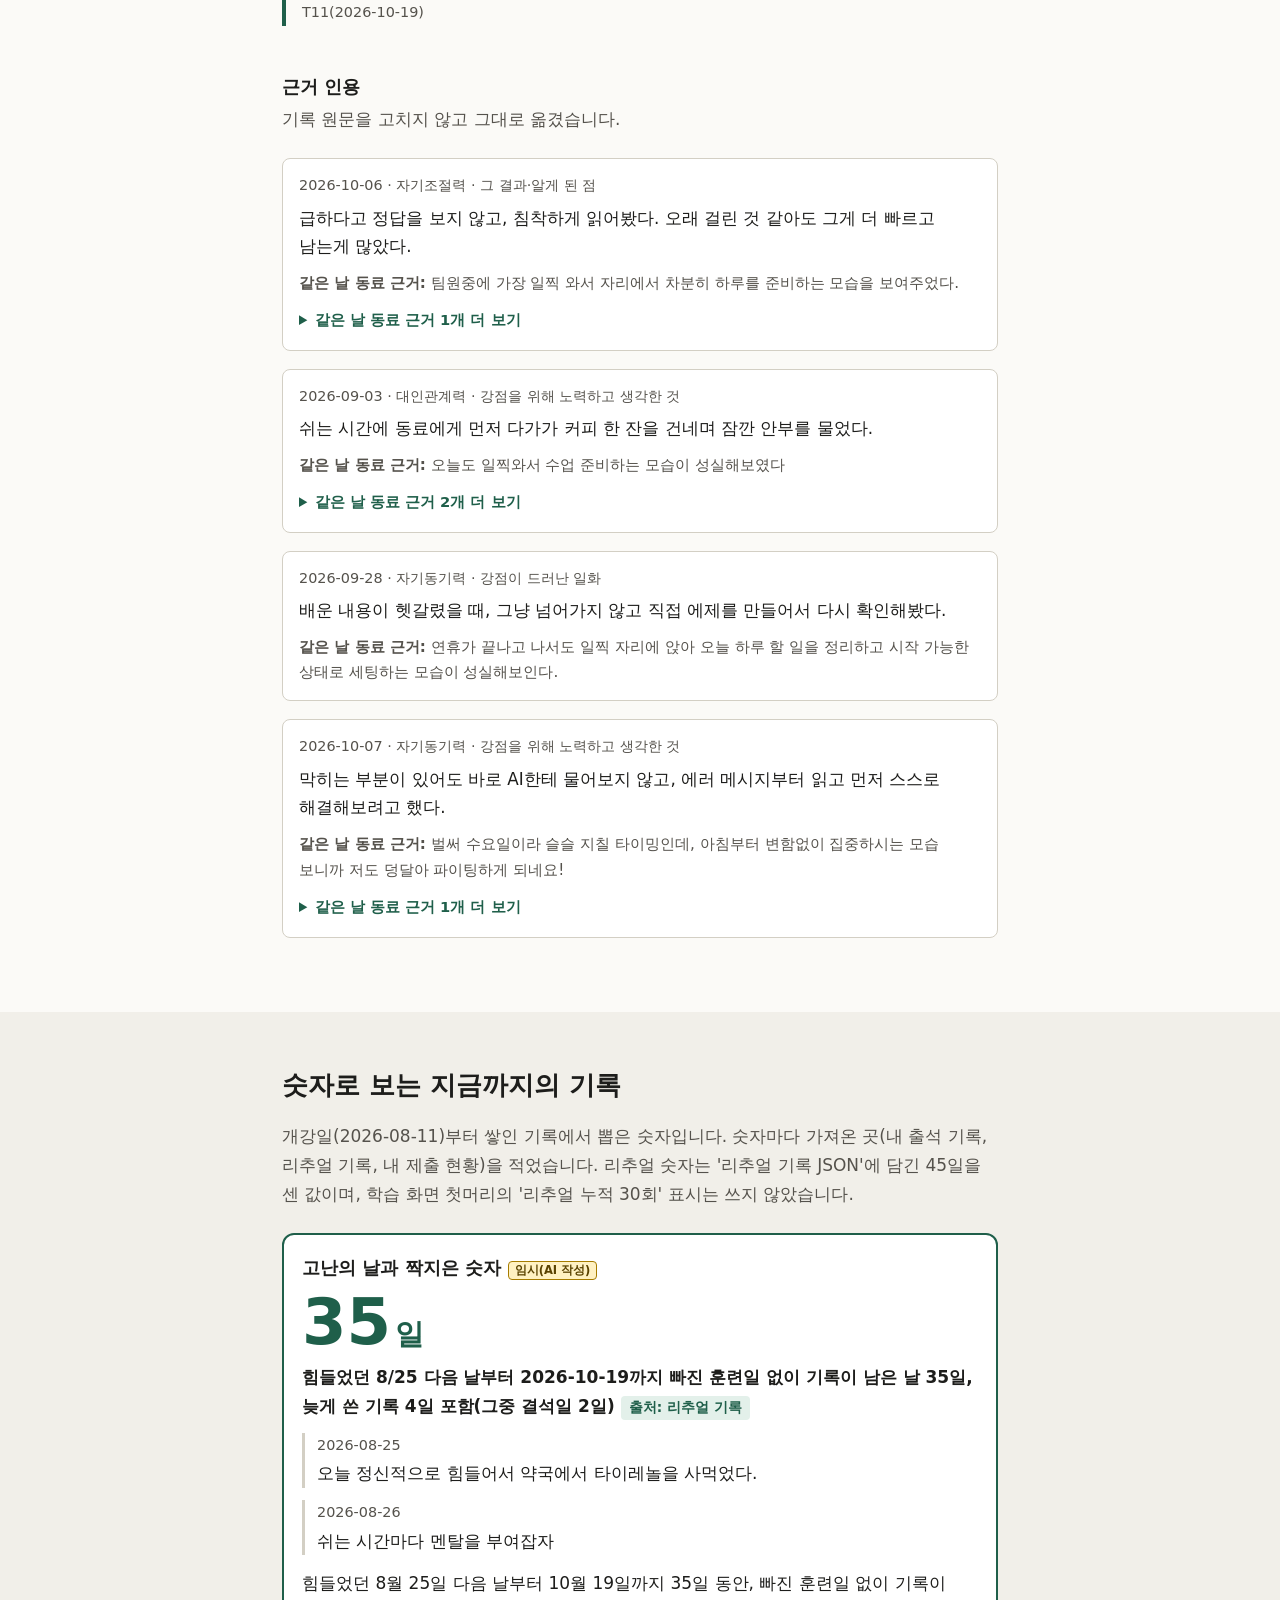
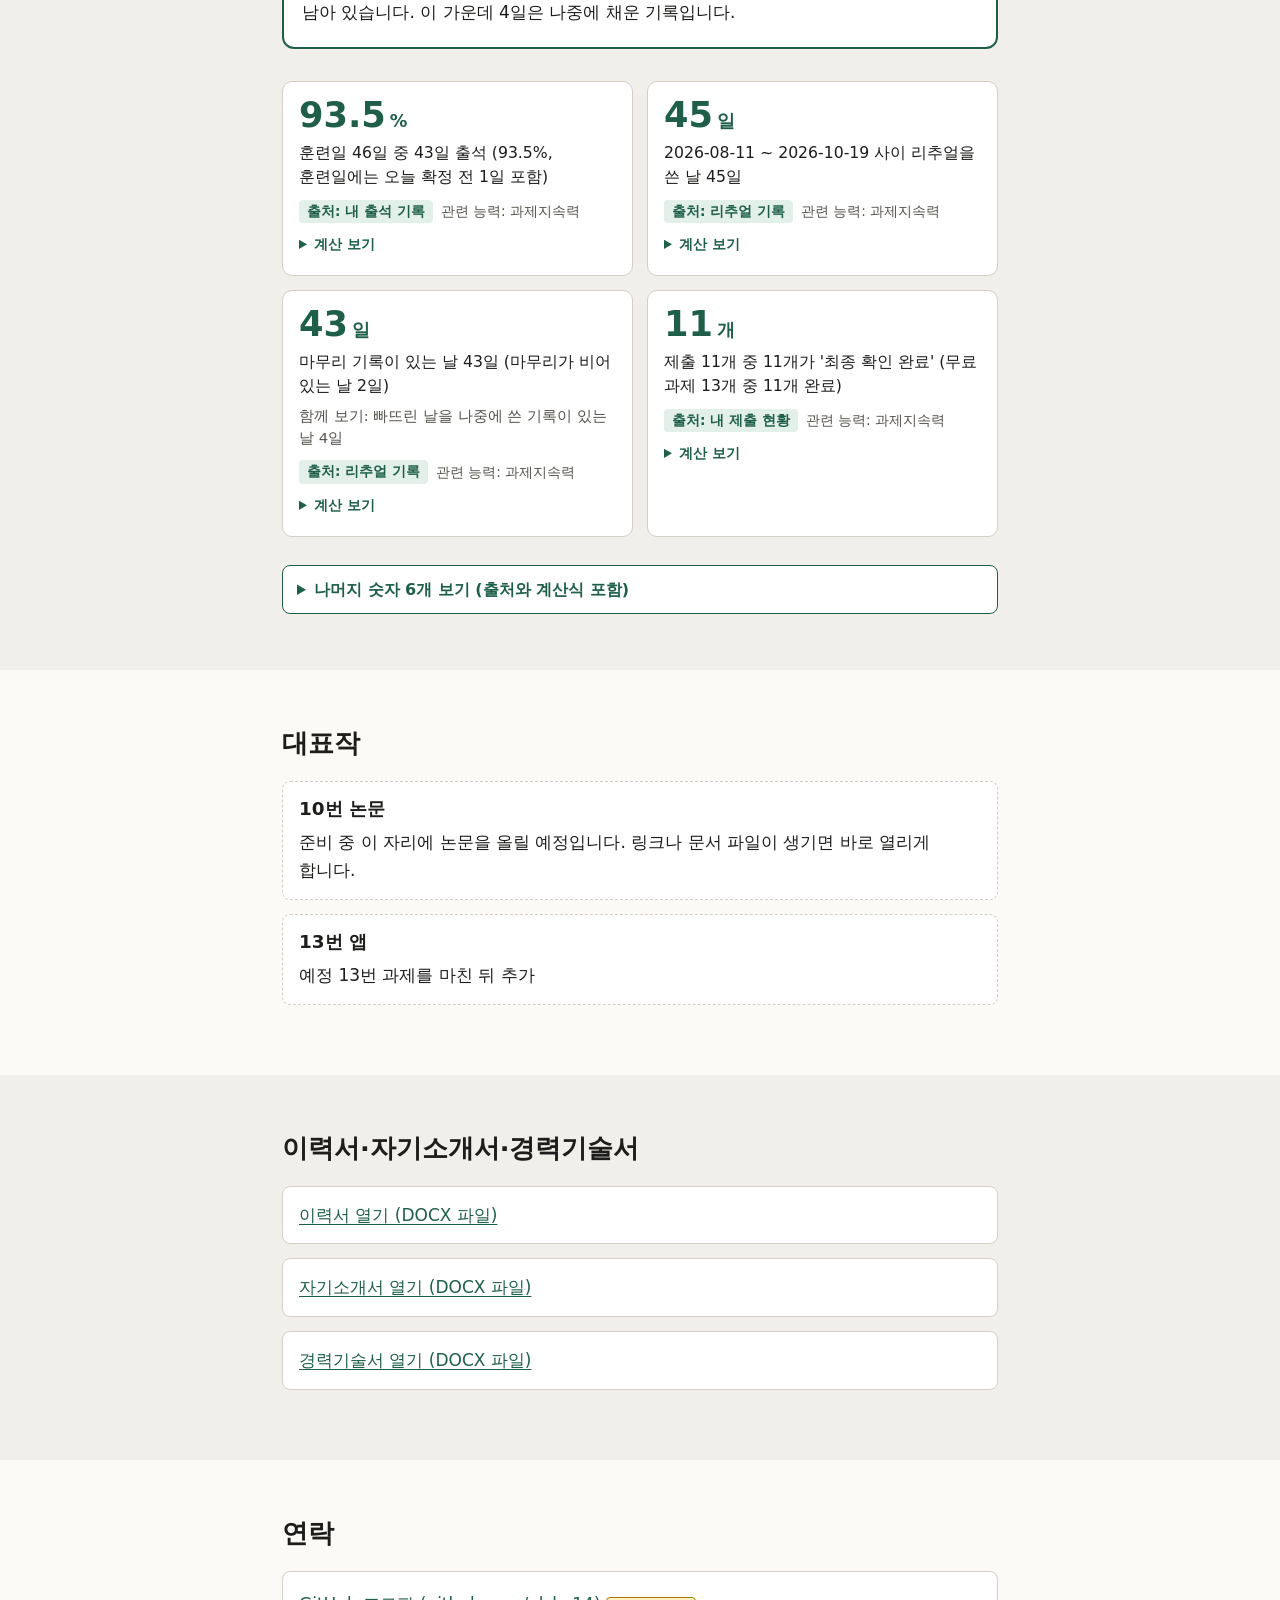
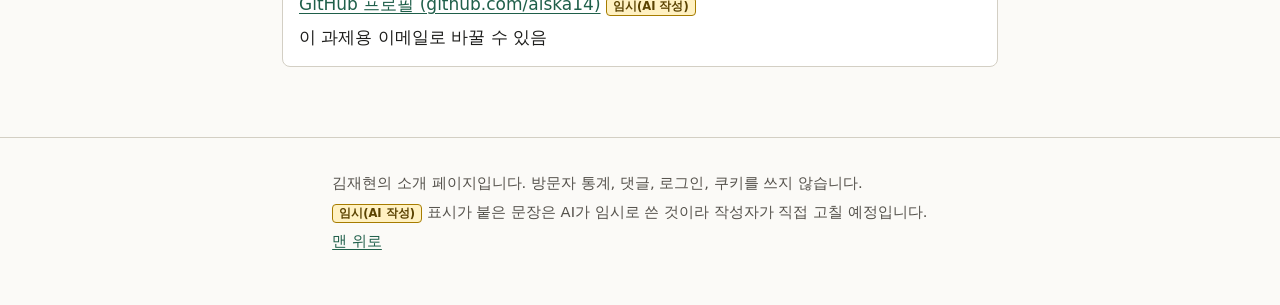
==== commit da5bef8c: "사이트·문서·장치 갱신 Co-Authored-By: Claude Sonnet 5.5 <noreply@anthropic.com>" ====
--- a/index.html
+++ b/index.html
@@ -5,7 +5,7 @@
 <meta name="viewport" content="width=device-width, initial-scale=1">
 <meta name="color-scheme" content="light dark">
 <title>김재현 - 소개</title>
-<meta name="description" content="2026년 8월 25일 진통제를 먹고 버틴 다음 날에도 쉬는 시간마다 마음을 붙잡기로 한 사람">
+<meta name="description" content="안 된다는 답에도 질문을 바꿔 다시 묻고, 하나를 물면 끝까지 파고드는 사람">
 <link rel="stylesheet" href="style.css">
 </head>
 <body>
@@ -14,7 +14,7 @@
 <header class="hero" id="top">
   <div class="wrap">
     <h1 class="name">김재현</h1>
-    <p class="tagline">2026년 8월 25일 진통제를 먹고 버틴 다음 날에도 쉬는 시간마다 마음을 붙잡기로 한 사람</p>
+    <p class="tagline">안 된다는 답에도 질문을 바꿔 다시 묻고, 하나를 물면 끝까지 파고드는 사람</p>
     <p class="draft-banner" role="note"><span class="badge draft">임시(AI 작성)</span> <span>노란 배지가 붙은 문장은 AI가 임시로 쓴 것이라 작성자가 직접 고칠 문장입니다(한 줄 소개와 이야기의 첫·마지막 문장 포함).</span></p>
     <nav class="quick" aria-label="바로가기">
       <ul>
@@ -56,9 +56,8 @@
 <article class="scene">
 <p class="when">2026-08-25 ~ 2026-08-26 <span class="badge draft sm" title="작성자가 직접 고칠 문장">임시(AI 작성)</span></p>
 <h3>다시 일어난 날</h3>
-<p>2026년 8월 25일은 마음이 힘들어 약국에서 진통제를 사 먹고 버틴 날이었습니다. 코딩이 어려워 이해가 잘 안 되던 날이기도 했습니다.</p>
-<p>그날 마무리 리추얼에도 있는 그대로 적었습니다. 다음 날 아침에는 “쉬는 시간마다 멘탈을 부여잡자”고 적었고, 그날 마무리에는 “쉬는 시간마다 노력했다”고 썼습니다.</p>
-<p>8월 26일부터 10월 19일까지 35일 동안 아침 기록이 빠진 훈련일이 없었고, 그 가운데 4일은 빠뜨렸다가 나중에 채운 기록입니다.</p>
+<p>2026년 8월 25일은 마음이 많이 힘들고 코딩이 이해가 안 돼 막막했던 날이었습니다. 그날 마무리 리추얼에도 있는 그대로 적었습니다.</p>
+<p>다음 날 아침에는 “쉬는 시간마다 멘탈을 부여잡자”고 적었고, 그날 마무리에는 “쉬는 시간마다 노력했다”고 썼습니다. 8월 26일부터 10월 19일까지 35일 동안 아침 기록이 빠진 훈련일이 없었고, 그 가운데 4일은 빠뜨렸다가 나중에 채운 기록입니다.</p>
 <ul class="chips" aria-label="드러난 능력"><li>자기조절력</li></ul>
 <p class="src">근거: 리추얼 기록 2026-08-25 · 2026-08-26 / 출석·리추얼 기록 숫자</p>
 </article>
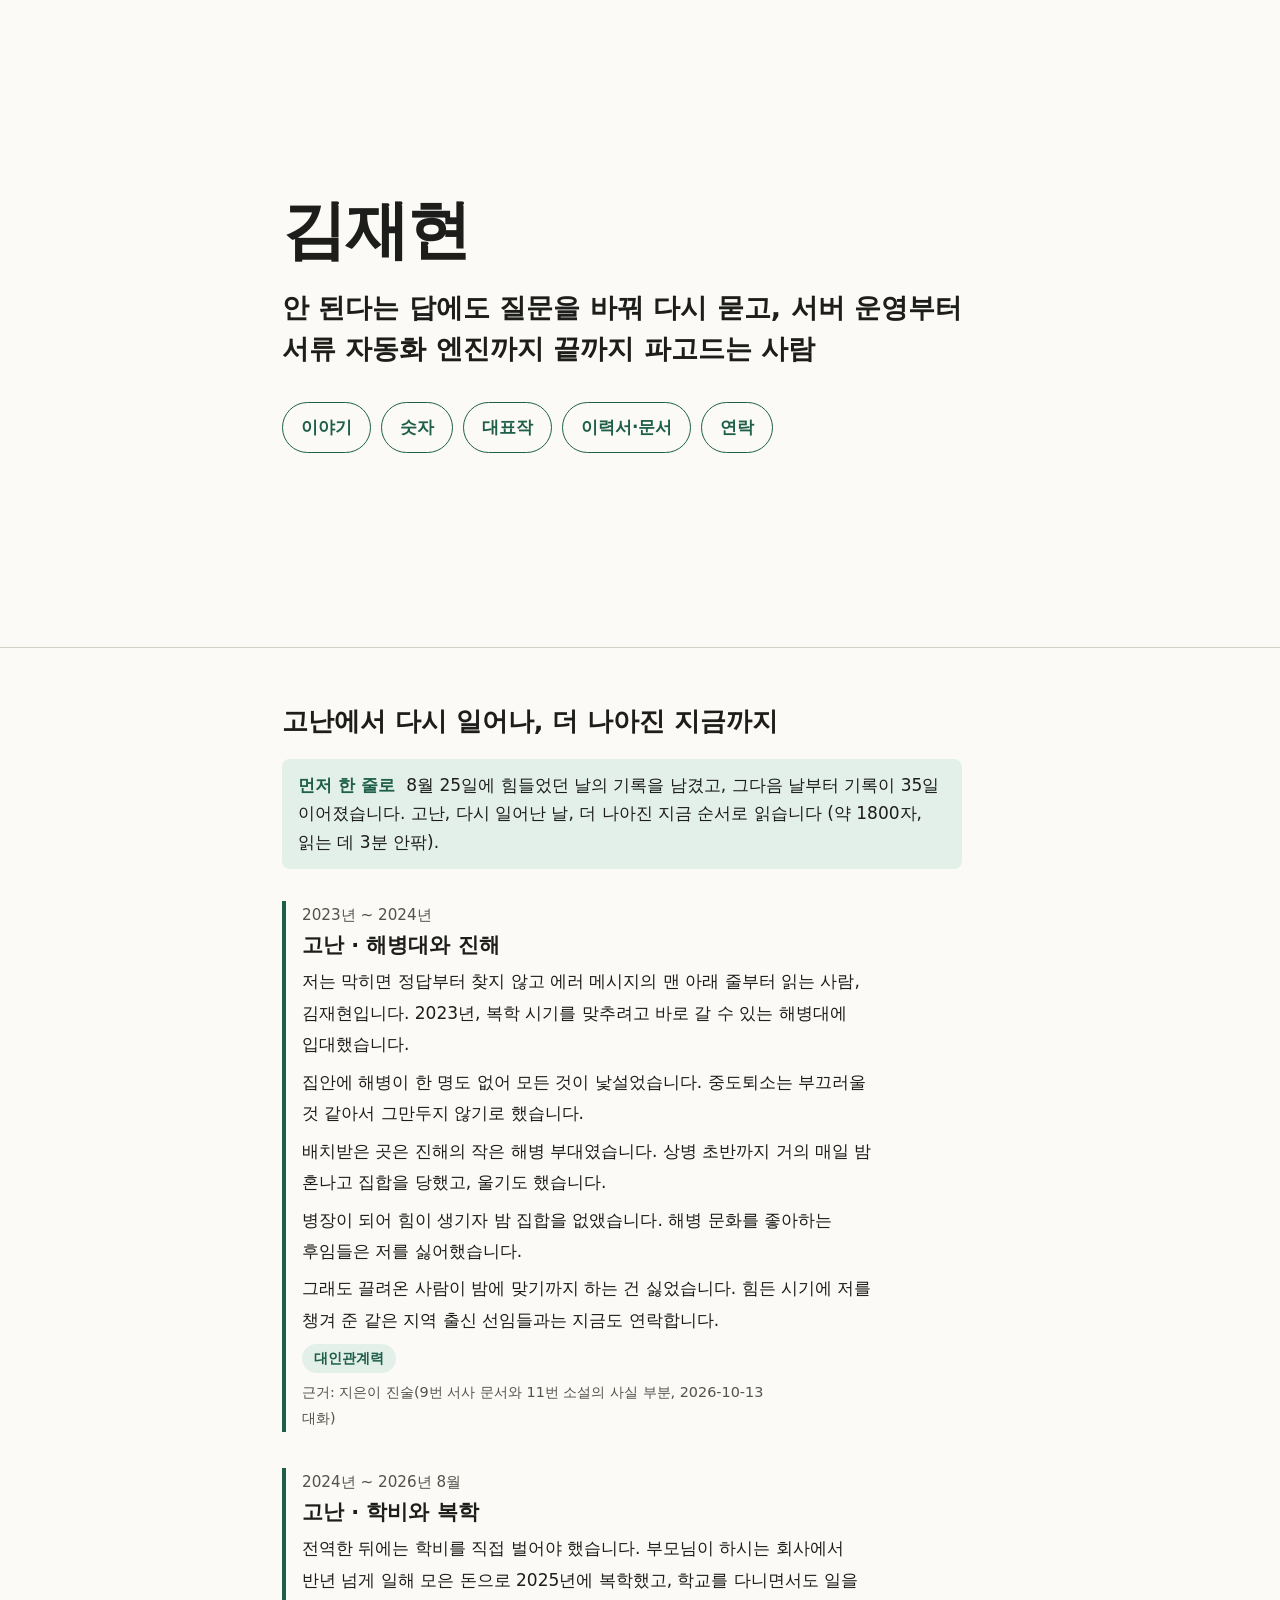
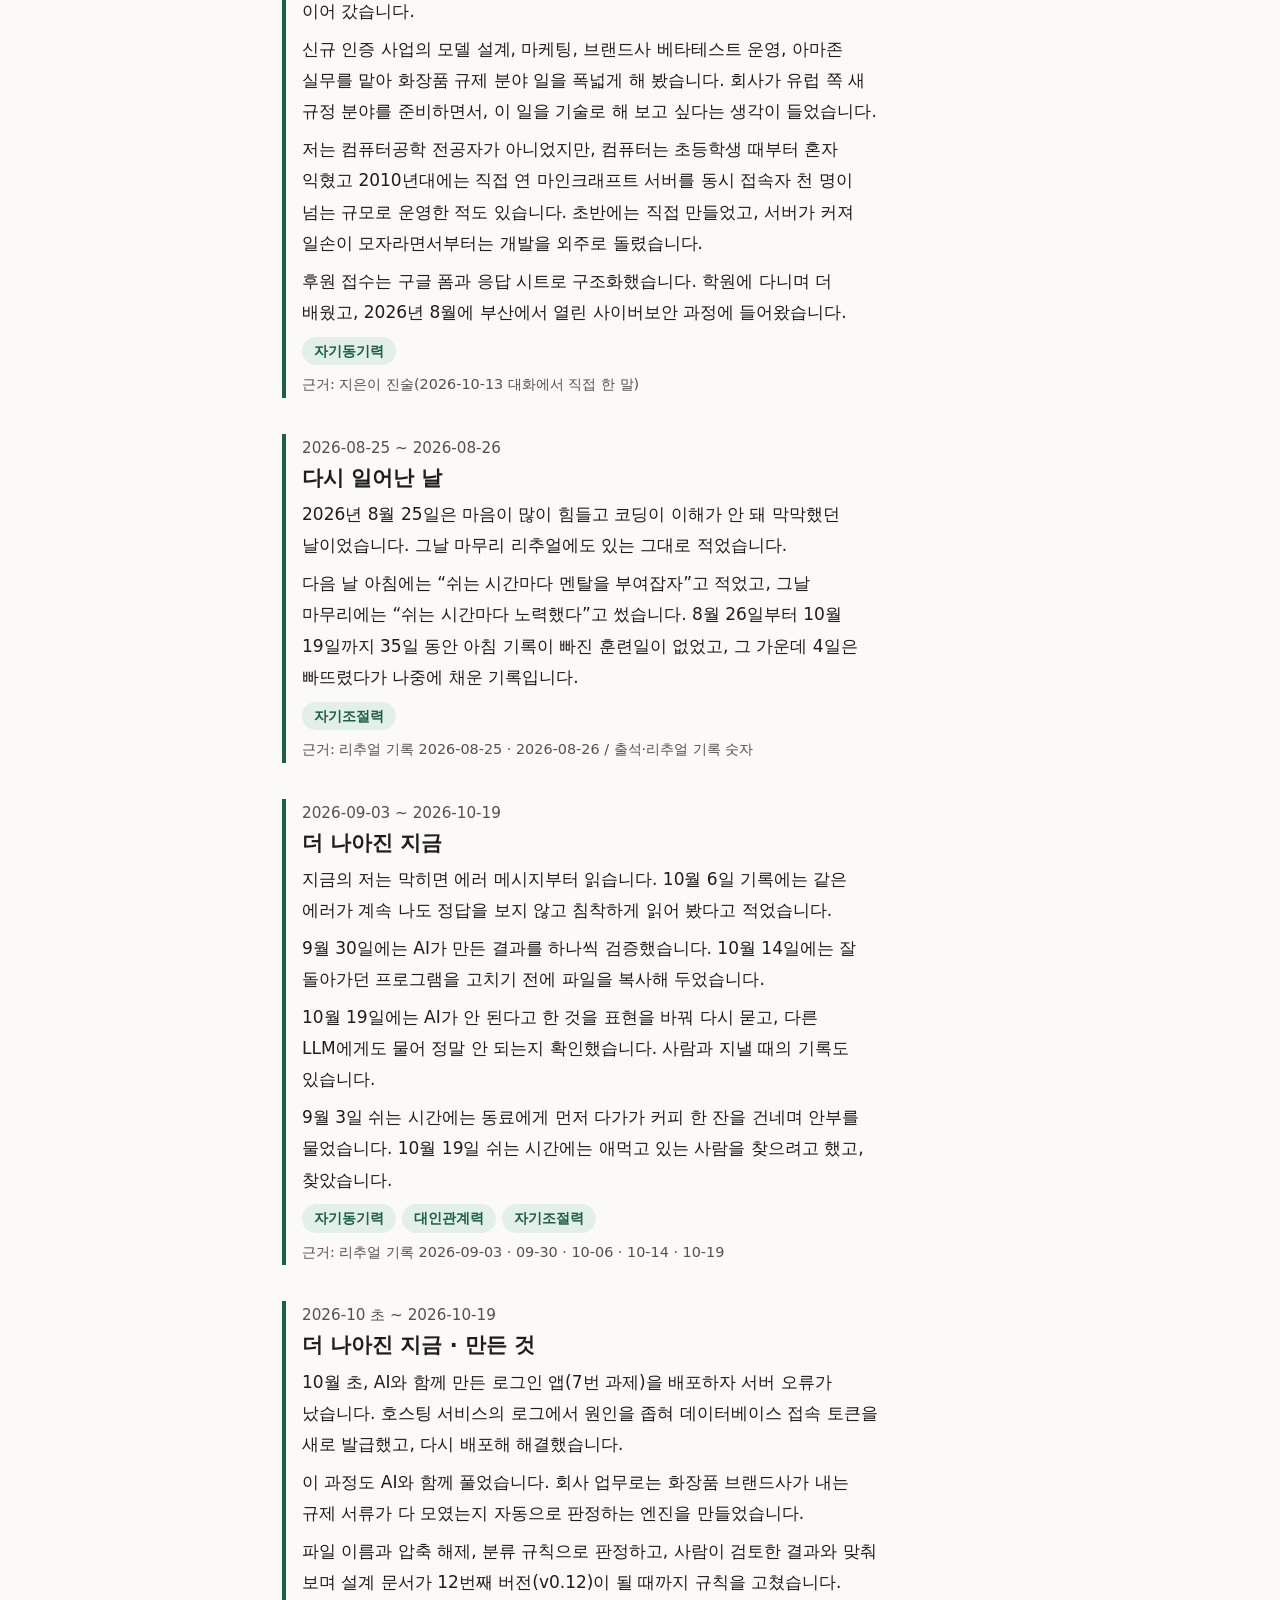
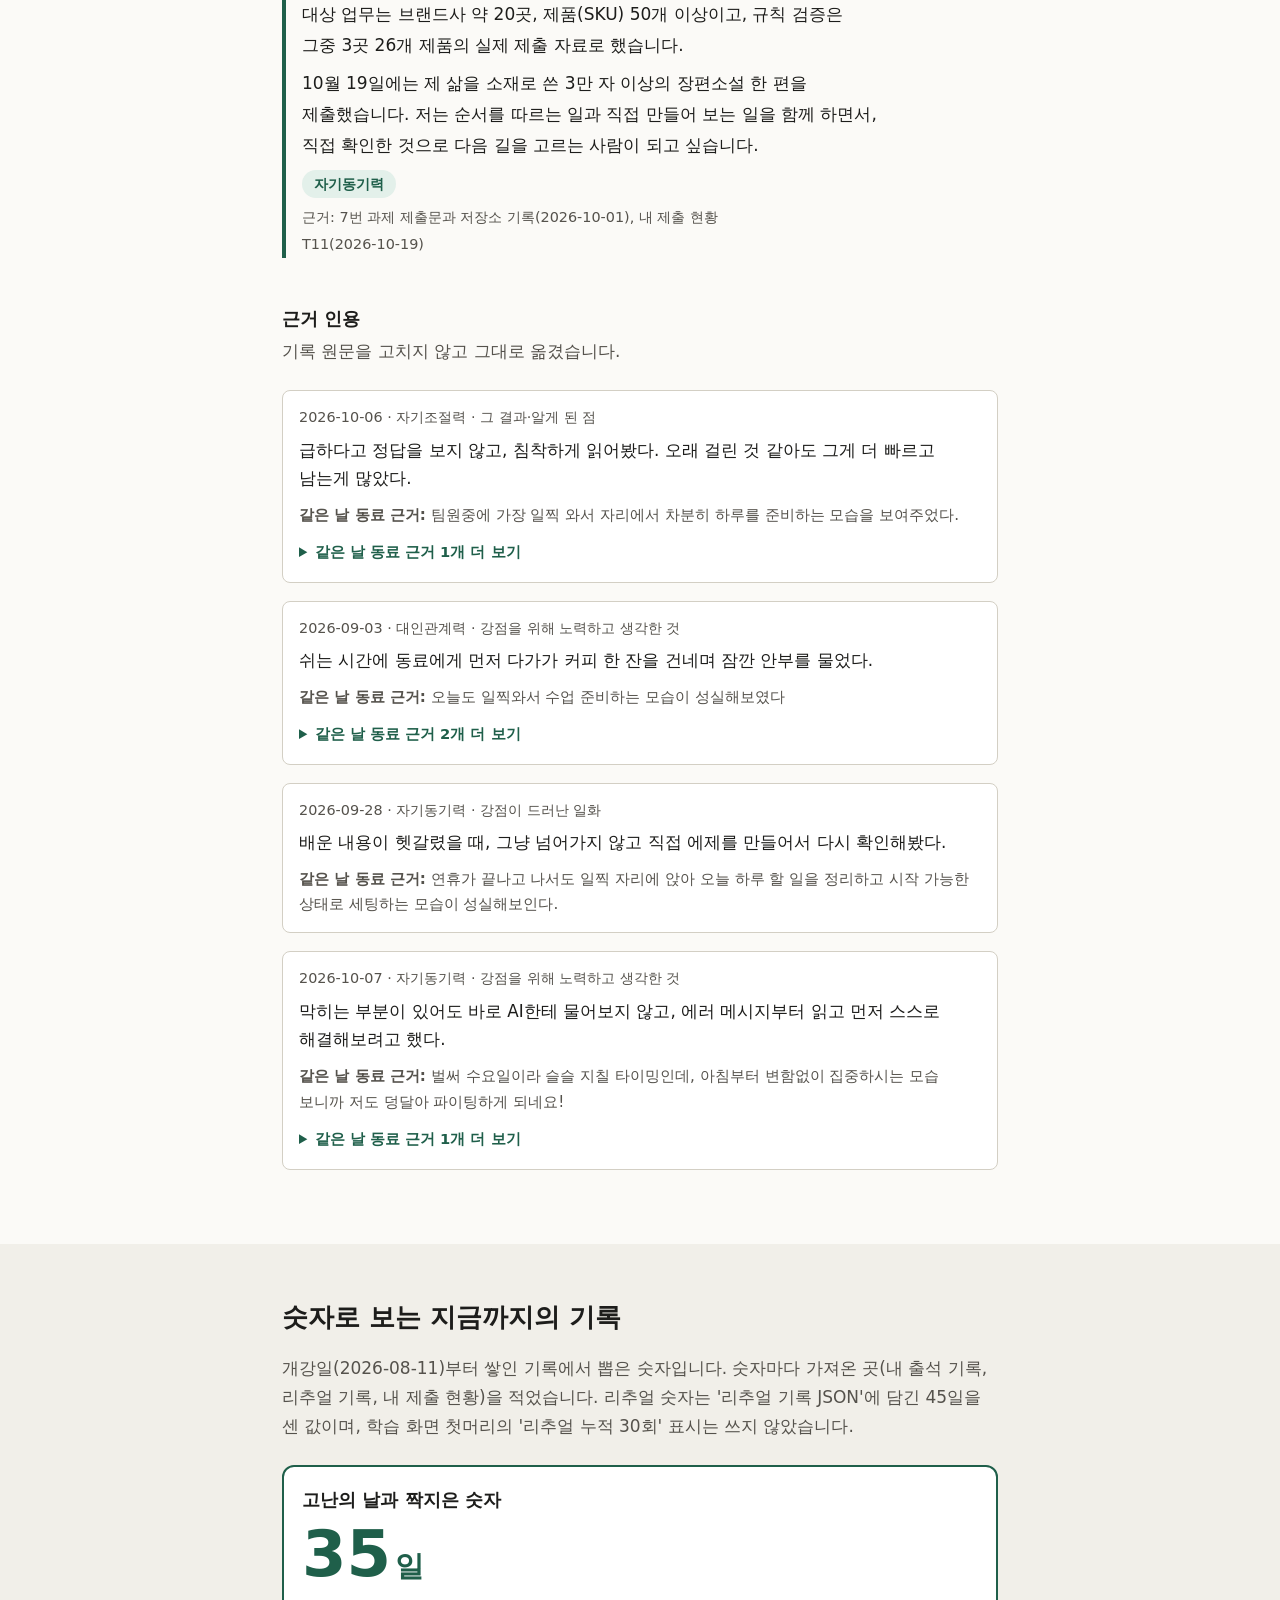
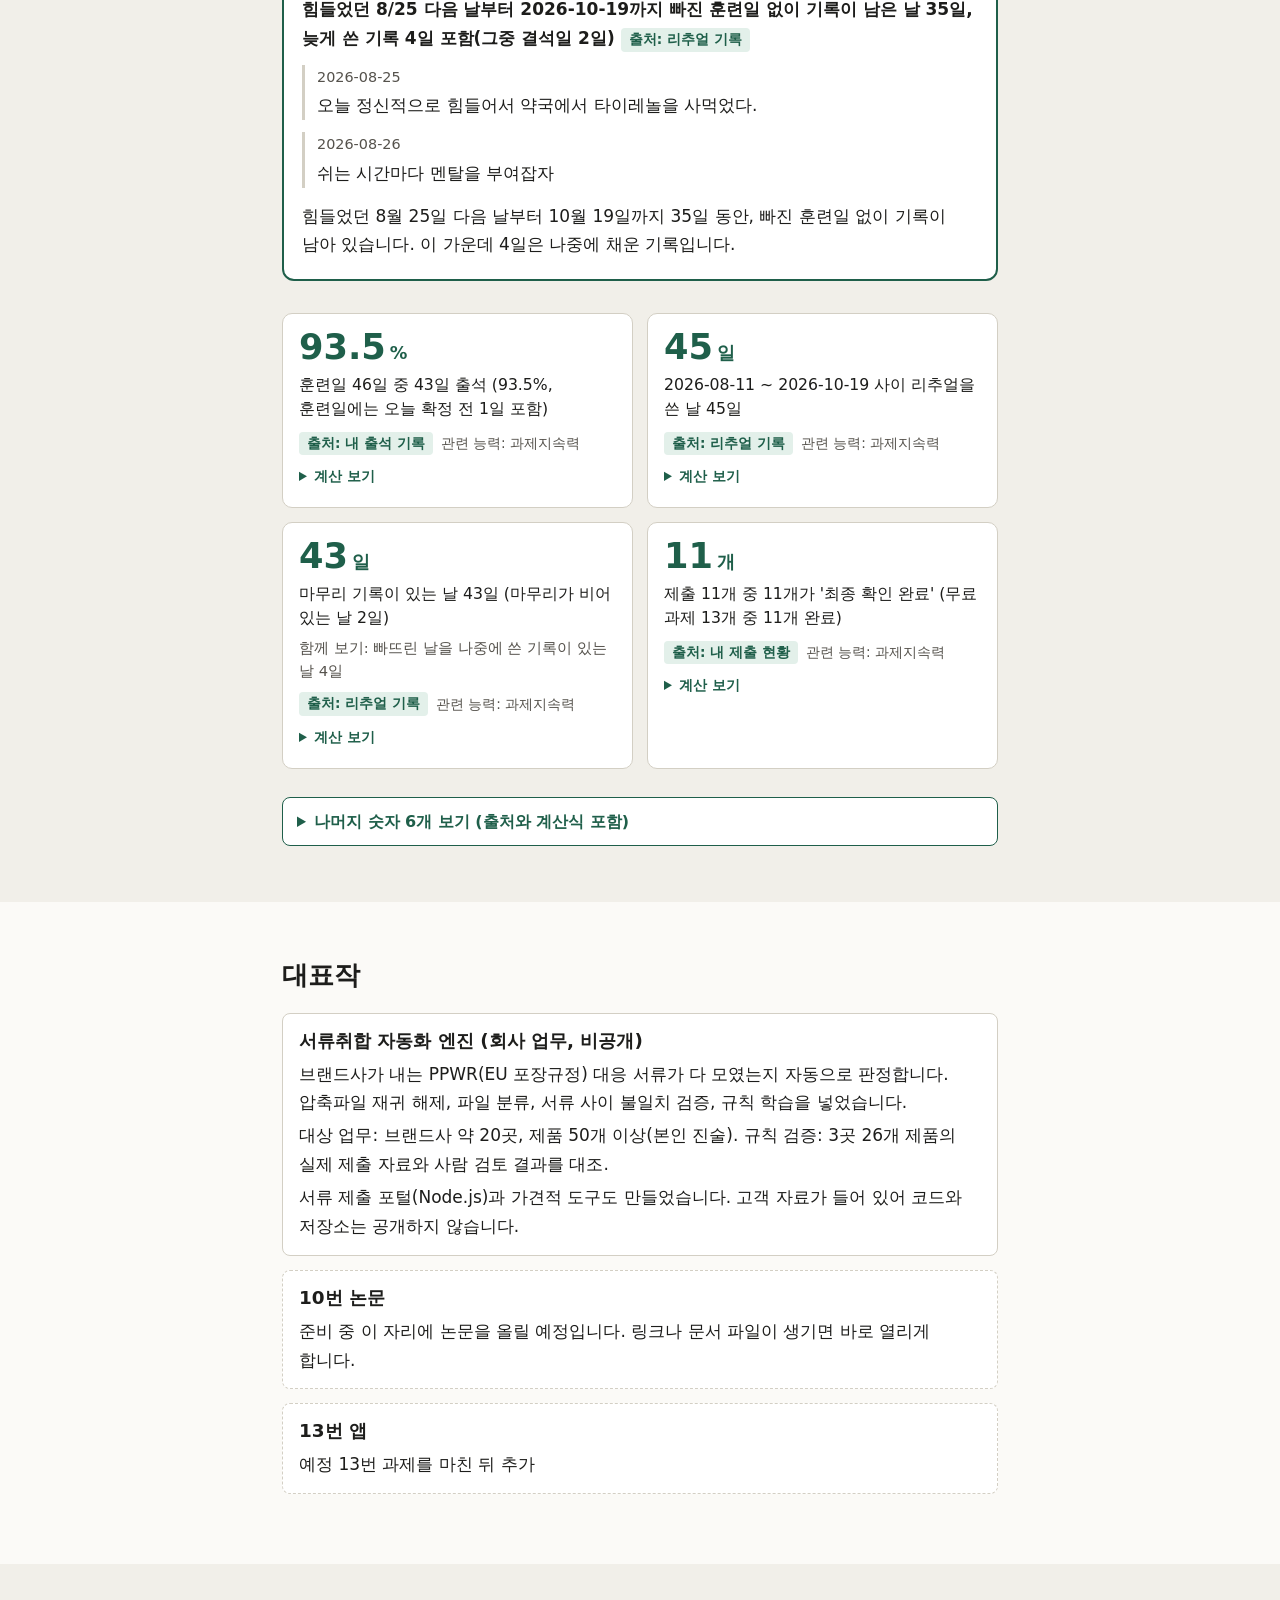
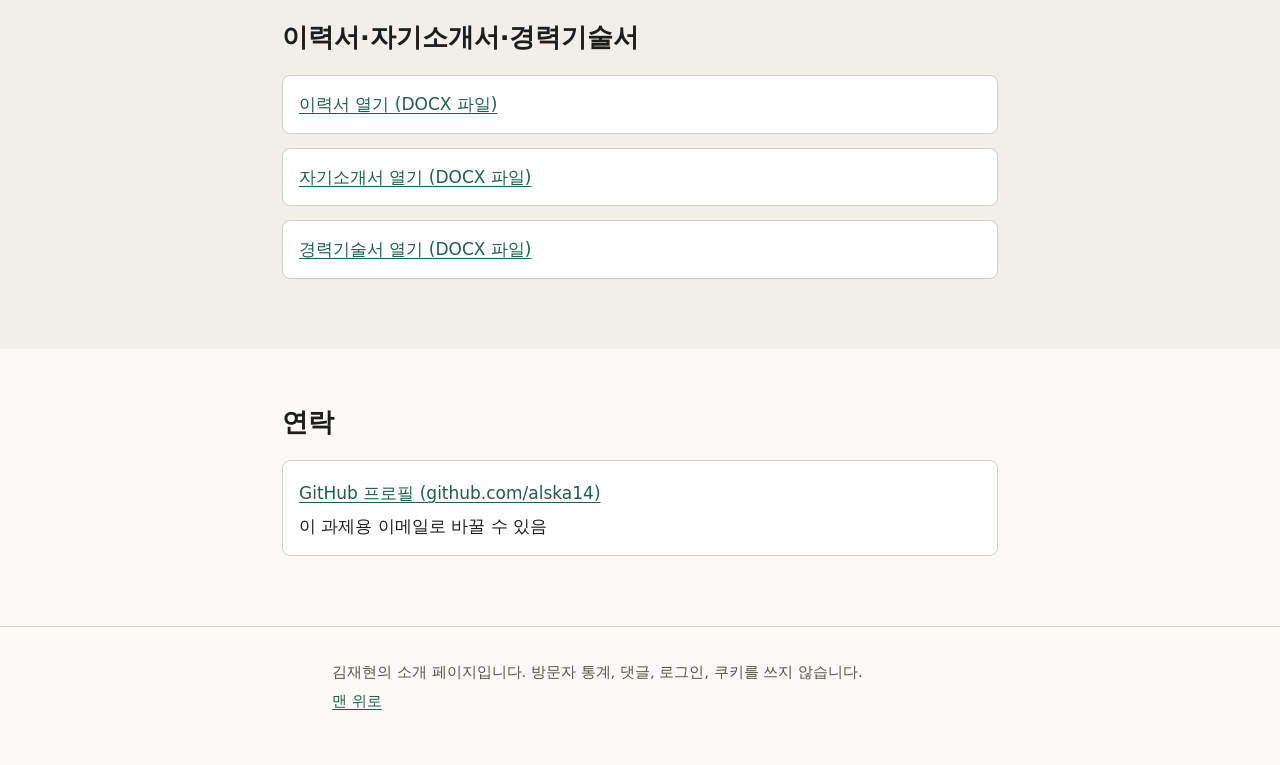
==== commit b5c4f61f: "사이트·문서·장치 갱신 Co-Authored-By: Claude Sonnet 5.5 <noreply@anthropic.com>" ====
--- a/index.html
+++ b/index.html
@@ -5,7 +5,7 @@
 <meta name="viewport" content="width=device-width, initial-scale=1">
 <meta name="color-scheme" content="light dark">
 <title>김재현 - 소개</title>
-<meta name="description" content="안 된다는 답에도 질문을 바꿔 다시 묻고, 하나를 물면 끝까지 파고드는 사람">
+<meta name="description" content="안 된다는 답에도 질문을 바꿔 다시 묻고, 서버 운영부터 서류 자동화 엔진까지 끝까지 파고드는 사람">
 <link rel="stylesheet" href="style.css">
 </head>
 <body>
@@ -14,8 +14,8 @@
 <header class="hero" id="top">
   <div class="wrap">
     <h1 class="name">김재현</h1>
-    <p class="tagline">안 된다는 답에도 질문을 바꿔 다시 묻고, 하나를 물면 끝까지 파고드는 사람</p>
-    <p class="draft-banner" role="note"><span class="badge draft">임시(AI 작성)</span> <span>노란 배지가 붙은 문장은 AI가 임시로 쓴 것이라 작성자가 직접 고칠 문장입니다(한 줄 소개와 이야기의 첫·마지막 문장 포함).</span></p>
+    <p class="tagline">안 된다는 답에도 질문을 바꿔 다시 묻고, 서버 운영부터 서류 자동화 엔진까지 끝까지 파고드는 사람</p>
+    
     <nav class="quick" aria-label="바로가기">
       <ul>
         <li><a href="#story">이야기</a></li>
@@ -32,9 +32,9 @@
   <section class="band" id="story" aria-labelledby="story-h">
     <div class="wrap">
       <h2 id="story-h">고난에서 다시 일어나, 더 나아진 지금까지</h2>
-      <p class="summary"><strong>먼저 한 줄로</strong> 8월 25일에 힘들었던 날의 기록을 남겼고, 그다음 날부터 기록이 35일 이어졌습니다. 고난, 다시 일어난 날, 더 나아진 지금 순서로 읽습니다 (약 1500자, 읽는 데 3분 안팎).</p>
+      <p class="summary"><strong>먼저 한 줄로</strong> 8월 25일에 힘들었던 날의 기록을 남겼고, 그다음 날부터 기록이 35일 이어졌습니다. 고난, 다시 일어난 날, 더 나아진 지금 순서로 읽습니다 (약 1800자, 읽는 데 3분 안팎).</p>
       <article class="scene">
-<p class="when">2023년 ~ 2024년 <span class="badge draft sm" title="작성자가 직접 고칠 문장">임시(AI 작성)</span></p>
+<p class="when">2023년 ~ 2024년</p>
 <h3>고난 · 해병대와 진해</h3>
 <p>저는 막히면 정답부터 찾지 않고 에러 메시지의 맨 아래 줄부터 읽는 사람, 김재현입니다. 2023년, 복학 시기를 맞추려고 바로 갈 수 있는 해병대에 입대했습니다.</p>
 <p>집안에 해병이 한 명도 없어 모든 것이 낯설었습니다. 중도퇴소는 부끄러울 것 같아서 그만두지 않기로 했습니다.</p>
@@ -45,16 +45,17 @@
 <p class="src">근거: 지은이 진술(9번 서사 문서와 11번 소설의 사실 부분, 2026-10-13 대화)</p>
 </article>
 <article class="scene">
-<p class="when">2024년 ~ 2026년 8월 <span class="badge draft sm" title="작성자가 직접 고칠 문장">임시(AI 작성)</span></p>
+<p class="when">2024년 ~ 2026년 8월</p>
 <h3>고난 · 학비와 복학</h3>
 <p>전역한 뒤에는 학비를 직접 벌어야 했습니다. 부모님이 하시는 회사에서 반년 넘게 일해 모은 돈으로 2025년에 복학했고, 학교를 다니면서도 일을 이어 갔습니다.</p>
 <p>신규 인증 사업의 모델 설계, 마케팅, 브랜드사 베타테스트 운영, 아마존 실무를 맡아 화장품 규제 분야 일을 폭넓게 해 봤습니다. 회사가 유럽 쪽 새 규정 분야를 준비하면서, 이 일을 기술로 해 보고 싶다는 생각이 들었습니다.</p>
-<p>저는 컴퓨터공학 전공자가 아니었지만, 컴퓨터는 초등학생 때부터 혼자 익혔고 2010년대에는 직접 연 마인크래프트 서버를 동시 접속자 천 명이 넘는 규모로 운영한 적도 있습니다. 학원에 다니며 더 배웠고, 2026년 8월에 부산에서 열린 사이버보안 과정에 들어왔습니다.</p>
+<p>저는 컴퓨터공학 전공자가 아니었지만, 컴퓨터는 초등학생 때부터 혼자 익혔고 2010년대에는 직접 연 마인크래프트 서버를 동시 접속자 천 명이 넘는 규모로 운영한 적도 있습니다. 초반에는 직접 만들었고, 서버가 커져 일손이 모자라면서부터는 개발을 외주로 돌렸습니다.</p>
+<p>후원 접수는 구글 폼과 응답 시트로 구조화했습니다. 학원에 다니며 더 배웠고, 2026년 8월에 부산에서 열린 사이버보안 과정에 들어왔습니다.</p>
 <ul class="chips" aria-label="드러난 능력"><li>자기동기력</li></ul>
 <p class="src">근거: 지은이 진술(2026-10-13 대화에서 직접 한 말)</p>
 </article>
 <article class="scene">
-<p class="when">2026-08-25 ~ 2026-08-26 <span class="badge draft sm" title="작성자가 직접 고칠 문장">임시(AI 작성)</span></p>
+<p class="when">2026-08-25 ~ 2026-08-26</p>
 <h3>다시 일어난 날</h3>
 <p>2026년 8월 25일은 마음이 많이 힘들고 코딩이 이해가 안 돼 막막했던 날이었습니다. 그날 마무리 리추얼에도 있는 그대로 적었습니다.</p>
 <p>다음 날 아침에는 “쉬는 시간마다 멘탈을 부여잡자”고 적었고, 그날 마무리에는 “쉬는 시간마다 노력했다”고 썼습니다. 8월 26일부터 10월 19일까지 35일 동안 아침 기록이 빠진 훈련일이 없었고, 그 가운데 4일은 빠뜨렸다가 나중에 채운 기록입니다.</p>
@@ -62,7 +63,7 @@
 <p class="src">근거: 리추얼 기록 2026-08-25 · 2026-08-26 / 출석·리추얼 기록 숫자</p>
 </article>
 <article class="scene">
-<p class="when">2026-09-03 ~ 2026-10-19 <span class="badge draft sm" title="작성자가 직접 고칠 문장">임시(AI 작성)</span></p>
+<p class="when">2026-09-03 ~ 2026-10-19</p>
 <h3>더 나아진 지금</h3>
 <p>지금의 저는 막히면 에러 메시지부터 읽습니다. 10월 6일 기록에는 같은 에러가 계속 나도 정답을 보지 않고 침착하게 읽어 봤다고 적었습니다.</p>
 <p>9월 30일에는 AI가 만든 결과를 하나씩 검증했습니다. 10월 14일에는 잘 돌아가던 프로그램을 고치기 전에 파일을 복사해 두었습니다.</p>
@@ -72,11 +73,12 @@
 <p class="src">근거: 리추얼 기록 2026-09-03 · 09-30 · 10-06 · 10-14 · 10-19</p>
 </article>
 <article class="scene">
-<p class="when">2026-10 초 ~ 2026-10-19 <span class="badge draft sm" title="작성자가 직접 고칠 문장">임시(AI 작성)</span></p>
+<p class="when">2026-10 초 ~ 2026-10-19</p>
 <h3>더 나아진 지금 · 만든 것</h3>
 <p>10월 초, AI와 함께 만든 로그인 앱(7번 과제)을 배포하자 서버 오류가 났습니다. 호스팅 서비스의 로그에서 원인을 좁혀 데이터베이스 접속 토큰을 새로 발급했고, 다시 배포해 해결했습니다.</p>
-<p>이 과정도 AI와 함께 풀었습니다. 10월 19일에는 제 삶을 소재로 쓴 3만 자 이상의 장편소설 한 편을 제출했습니다.</p>
-<p>저는 순서를 따르는 일과 직접 만들어 보는 일을 함께 하면서, 직접 확인한 것으로 다음 길을 고르는 사람이 되고 싶습니다.</p>
+<p>이 과정도 AI와 함께 풀었습니다. 회사 업무로는 화장품 브랜드사가 내는 규제 서류가 다 모였는지 자동으로 판정하는 엔진을 만들었습니다.</p>
+<p>파일 이름과 압축 해제, 분류 규칙으로 판정하고, 사람이 검토한 결과와 맞춰 보며 설계 문서가 12번째 버전(v0.12)이 될 때까지 규칙을 고쳤습니다. 대상 업무는 브랜드사 약 20곳, 제품(SKU) 50개 이상이고, 규칙 검증은 그중 3곳 26개 제품의 실제 제출 자료로 했습니다.</p>
+<p>10월 19일에는 제 삶을 소재로 쓴 3만 자 이상의 장편소설 한 편을 제출했습니다. 저는 순서를 따르는 일과 직접 만들어 보는 일을 함께 하면서, 직접 확인한 것으로 다음 길을 고르는 사람이 되고 싶습니다.</p>
 <ul class="chips" aria-label="드러난 능력"><li>자기동기력</li></ul>
 <p class="src">근거: 7번 과제 제출문과 저장소 기록(2026-10-01), 내 제출 현황 T11(2026-10-19)</p>
 </article>
@@ -122,7 +124,7 @@
       <h2 id="numbers-h">숫자로 보는 지금까지의 기록</h2>
       <p class="lead">개강일(2026-08-11)부터 쌓인 기록에서 뽑은 숫자입니다. 숫자마다 가져온 곳(내 출석 기록, 리추얼 기록, 내 제출 현황)을 적었습니다. 리추얼 숫자는 '리추얼 기록 JSON'에 담긴 45일을 센 값이며, 학습 화면 첫머리의 '리추얼 누적 30회' 표시는 쓰지 않았습니다.</p>
       <div class="pair">
-<h3>고난의 날과 짝지은 숫자 <span class="badge draft sm" title="작성자가 직접 고칠 문장">임시(AI 작성)</span></h3>
+<h3>고난의 날과 짝지은 숫자</h3>
 <p class="big">35<small>일</small></p>
 <p class="text">힘들었던 8/25 다음 날부터 2026-10-19까지 빠진 훈련일 없이 기록이 남은 날 35일, 늦게 쓴 기록 4일 포함(그중 결석일 2일) <span class="src-badge">출처: 리추얼 기록</span></p>
 <div class="scene-q"><p class="meta">2026-08-25</p><p>오늘 정신적으로 힘들어서 약국에서 타이레놀을 사먹었다.</p></div>
@@ -154,7 +156,8 @@
   <section class="band" id="showcase" aria-labelledby="showcase-h">
     <div class="wrap">
       <h2 id="showcase-h">대표작</h2>
-      <div class="slot empty"><h3>10번 논문</h3><p><span class="wait">준비 중</span> 이 자리에 논문을 올릴 예정입니다. 링크나 문서 파일이 생기면 바로 열리게 합니다.</p></div>
+      <div class="slot"><h3>서류취합 자동화 엔진 (회사 업무, 비공개)</h3><p>브랜드사가 내는 PPWR(EU 포장규정) 대응 서류가 다 모였는지 자동으로 판정합니다. 압축파일 재귀 해제, 파일 분류, 서류 사이 불일치 검증, 규칙 학습을 넣었습니다.</p><p>대상 업무: 브랜드사 약 20곳, 제품 50개 이상(본인 진술). 규칙 검증: 3곳 26개 제품의 실제 제출 자료와 사람 검토 결과를 대조.</p><p>서류 제출 포털(Node.js)과 가견적 도구도 만들었습니다. 고객 자료가 들어 있어 코드와 저장소는 공개하지 않습니다.</p></div>
+<div class="slot empty"><h3>10번 논문</h3><p><span class="wait">준비 중</span> 이 자리에 논문을 올릴 예정입니다. 링크나 문서 파일이 생기면 바로 열리게 합니다.</p></div>
 <div class="slot empty"><h3>13번 앱</h3><p><span class="wait">예정</span> 13번 과제를 마친 뒤 추가</p></div>
     </div>
   </section>
@@ -174,7 +177,7 @@
     <div class="wrap">
       <h2 id="contact-h">연락</h2>
       <div class="contact-card">
-<p><a href="https://github.com/alska14">GitHub 프로필 (github.com/alska14)</a> <span class="badge draft sm" title="작성자가 직접 고칠 문장">임시(AI 작성)</span></p>
+<p><a href="https://github.com/alska14">GitHub 프로필 (github.com/alska14)</a></p>
 <p>이 과제용 이메일로 바꿀 수 있음</p>
 </div>
     </div>
@@ -184,7 +187,6 @@
 <footer class="foot">
   <div class="wrap">
     <p>김재현의 소개 페이지입니다. 방문자 통계, 댓글, 로그인, 쿠키를 쓰지 않습니다.</p>
-    <p><span class="badge draft sm" title="작성자가 직접 고칠 문장">임시(AI 작성)</span> 표시가 붙은 문장은 AI가 임시로 쓴 것이라 작성자가 직접 고칠 예정입니다.</p>
     <p><a href="#top">맨 위로</a></p>
   </div>
 </footer>
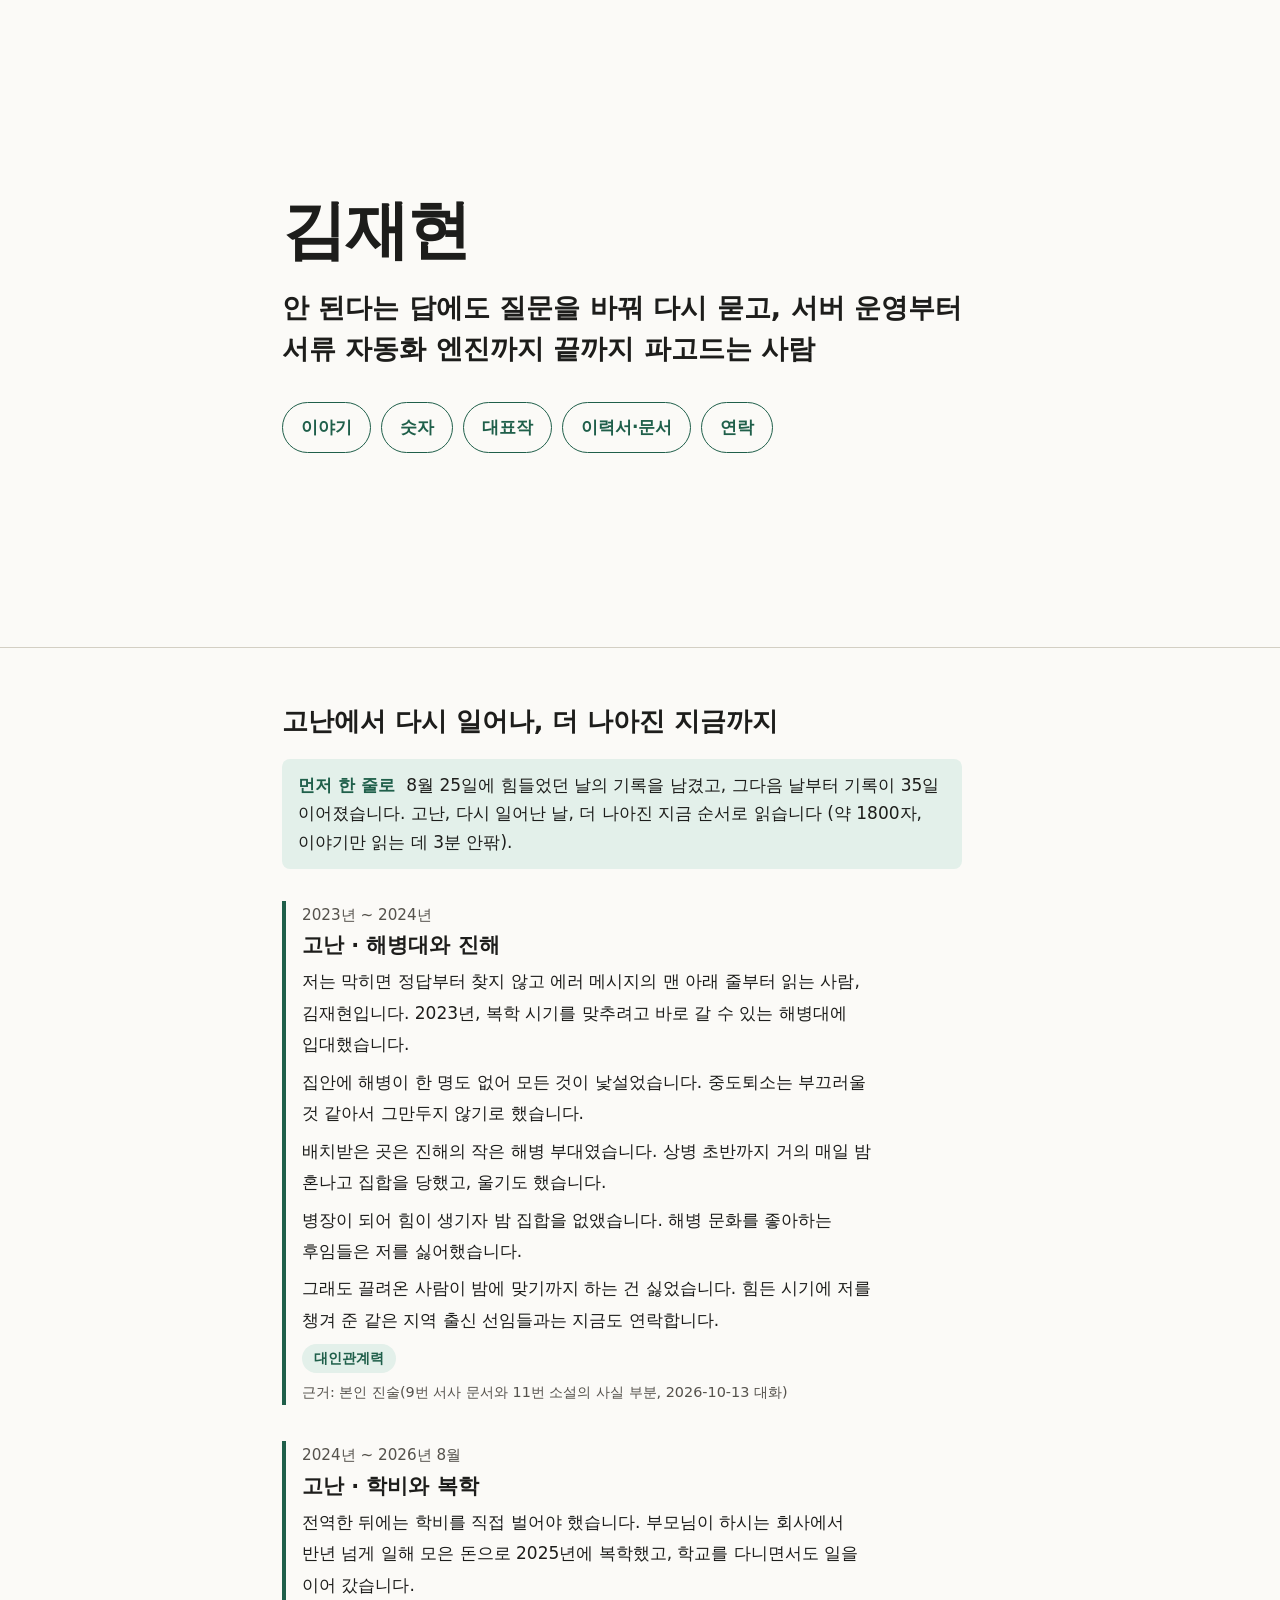
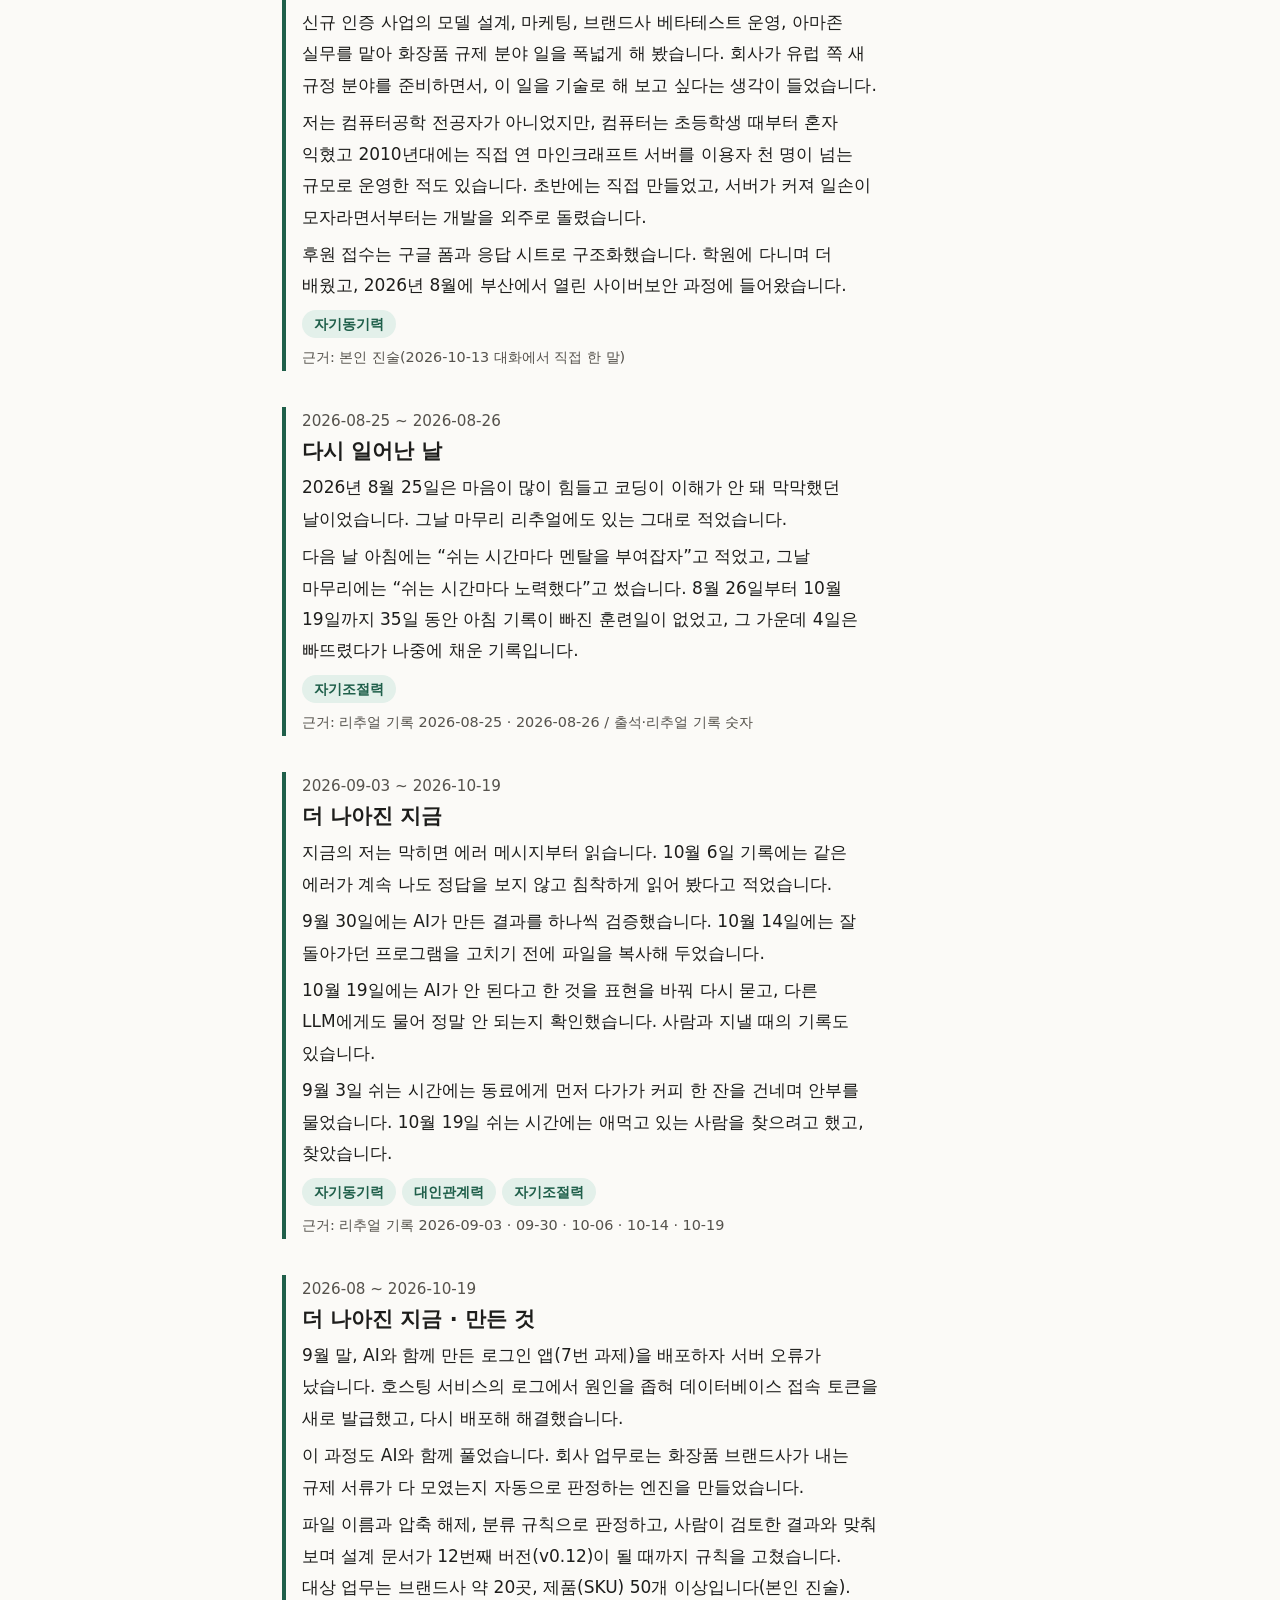
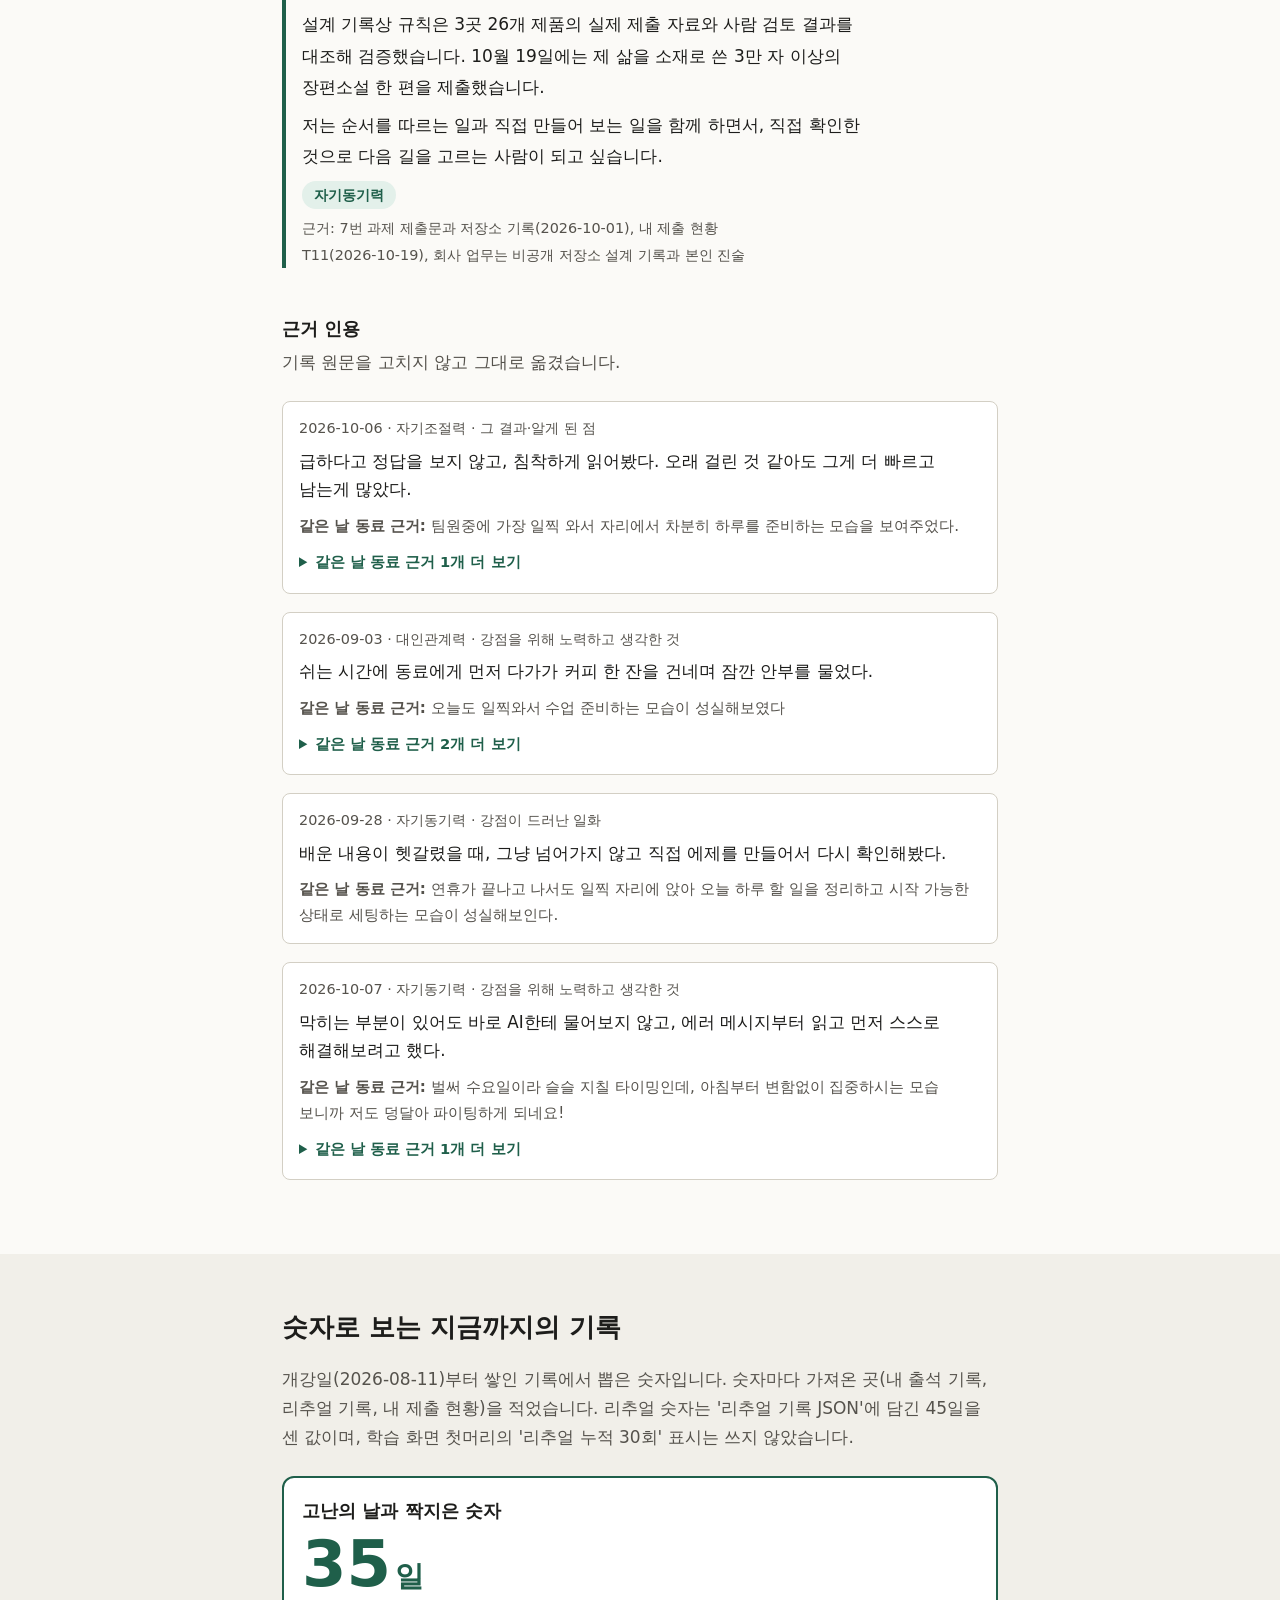
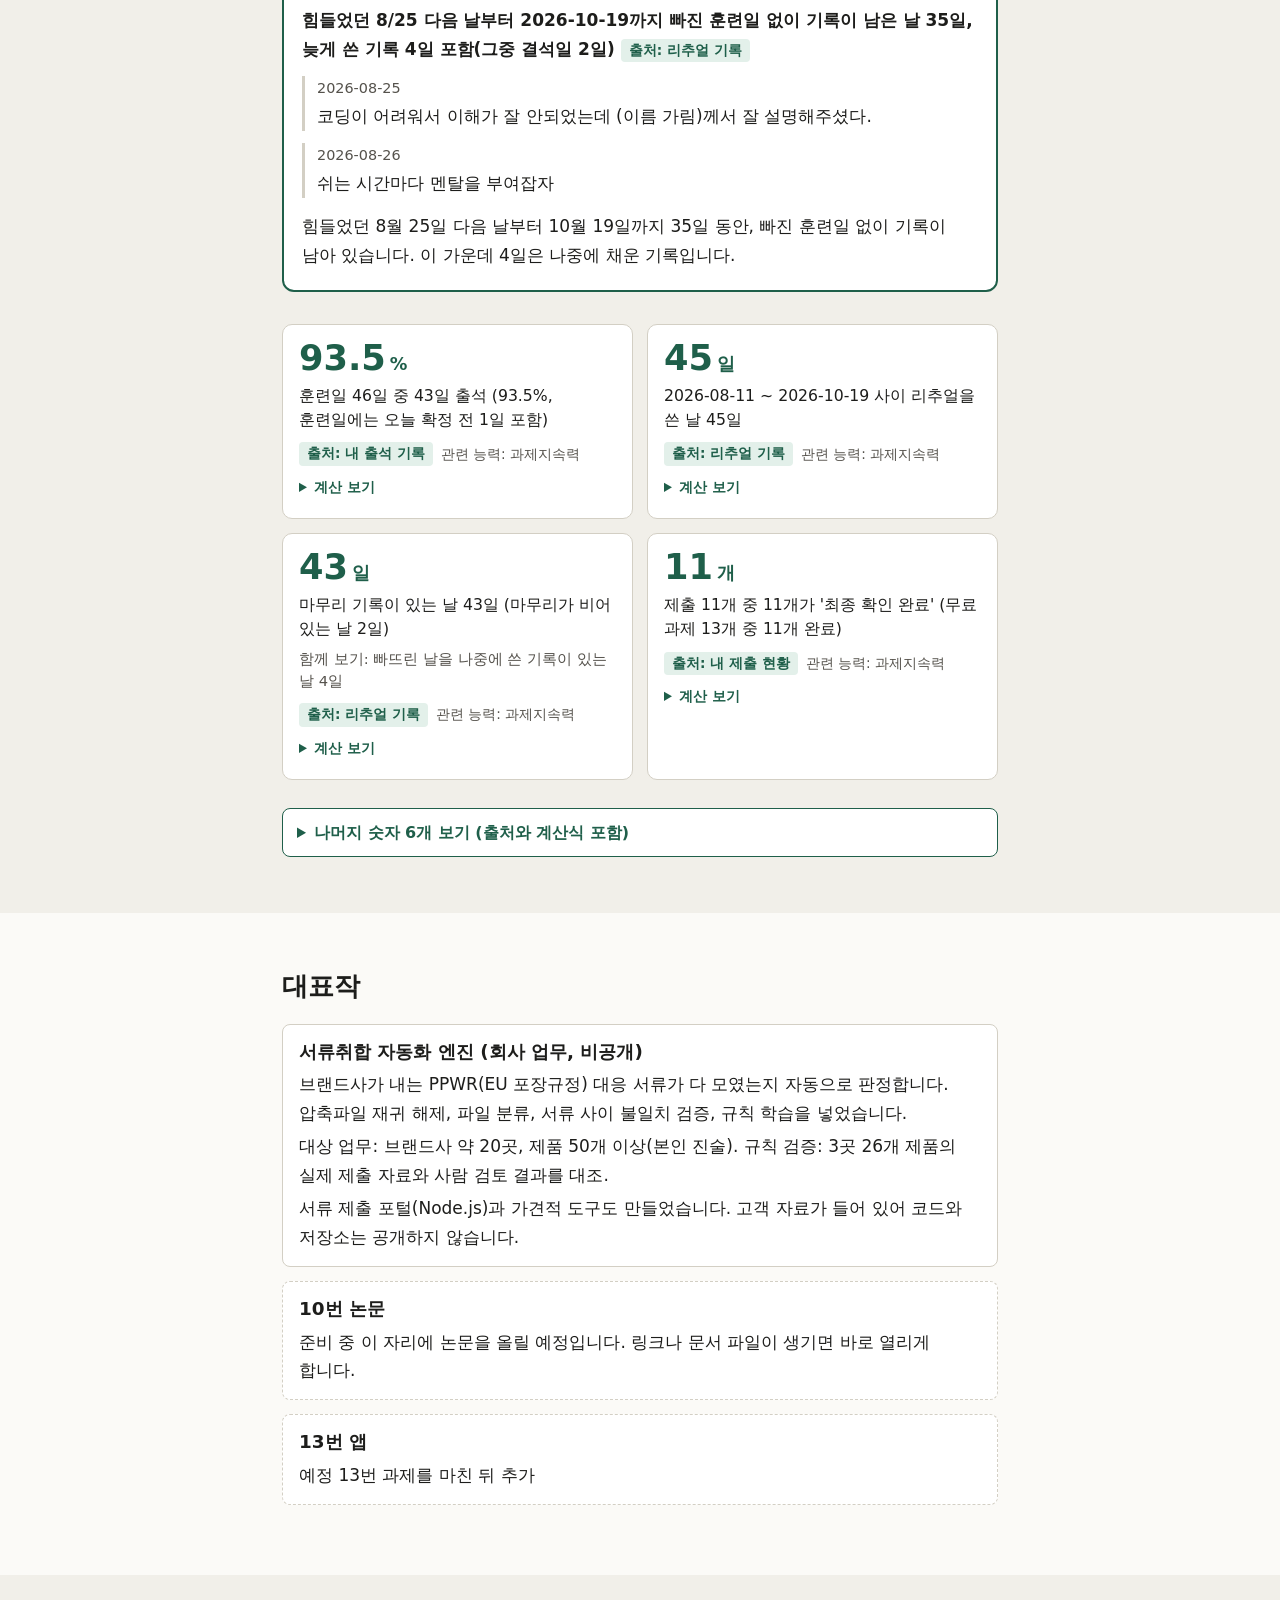
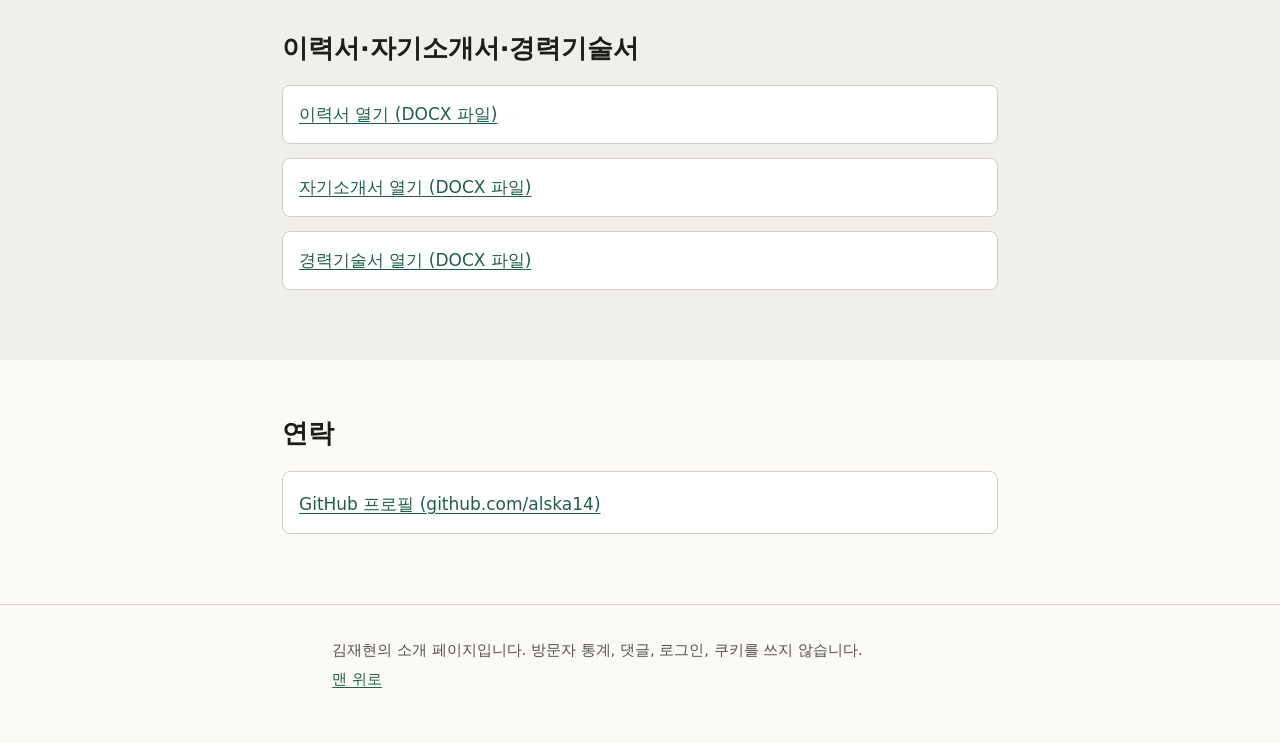
==== commit 0bc08a76: "사이트·문서·장치 갱신 Co-Authored-By: Claude Sonnet 5.5 <noreply@anthropic.com>" ====
--- a/index.html
+++ b/index.html
@@ -32,7 +32,7 @@
   <section class="band" id="story" aria-labelledby="story-h">
     <div class="wrap">
       <h2 id="story-h">고난에서 다시 일어나, 더 나아진 지금까지</h2>
-      <p class="summary"><strong>먼저 한 줄로</strong> 8월 25일에 힘들었던 날의 기록을 남겼고, 그다음 날부터 기록이 35일 이어졌습니다. 고난, 다시 일어난 날, 더 나아진 지금 순서로 읽습니다 (약 1800자, 읽는 데 3분 안팎).</p>
+      <p class="summary"><strong>먼저 한 줄로</strong> 8월 25일에 힘들었던 날의 기록을 남겼고, 그다음 날부터 기록이 35일 이어졌습니다. 고난, 다시 일어난 날, 더 나아진 지금 순서로 읽습니다 (약 1800자, 이야기만 읽는 데 3분 안팎).</p>
       <article class="scene">
 <p class="when">2023년 ~ 2024년</p>
 <h3>고난 · 해병대와 진해</h3>
@@ -42,17 +42,17 @@
 <p>병장이 되어 힘이 생기자 밤 집합을 없앴습니다. 해병 문화를 좋아하는 후임들은 저를 싫어했습니다.</p>
 <p>그래도 끌려온 사람이 밤에 맞기까지 하는 건 싫었습니다. 힘든 시기에 저를 챙겨 준 같은 지역 출신 선임들과는 지금도 연락합니다.</p>
 <ul class="chips" aria-label="드러난 능력"><li>대인관계력</li></ul>
-<p class="src">근거: 지은이 진술(9번 서사 문서와 11번 소설의 사실 부분, 2026-10-13 대화)</p>
+<p class="src">근거: 본인 진술(9번 서사 문서와 11번 소설의 사실 부분, 2026-10-13 대화)</p>
 </article>
 <article class="scene">
 <p class="when">2024년 ~ 2026년 8월</p>
 <h3>고난 · 학비와 복학</h3>
 <p>전역한 뒤에는 학비를 직접 벌어야 했습니다. 부모님이 하시는 회사에서 반년 넘게 일해 모은 돈으로 2025년에 복학했고, 학교를 다니면서도 일을 이어 갔습니다.</p>
 <p>신규 인증 사업의 모델 설계, 마케팅, 브랜드사 베타테스트 운영, 아마존 실무를 맡아 화장품 규제 분야 일을 폭넓게 해 봤습니다. 회사가 유럽 쪽 새 규정 분야를 준비하면서, 이 일을 기술로 해 보고 싶다는 생각이 들었습니다.</p>
-<p>저는 컴퓨터공학 전공자가 아니었지만, 컴퓨터는 초등학생 때부터 혼자 익혔고 2010년대에는 직접 연 마인크래프트 서버를 동시 접속자 천 명이 넘는 규모로 운영한 적도 있습니다. 초반에는 직접 만들었고, 서버가 커져 일손이 모자라면서부터는 개발을 외주로 돌렸습니다.</p>
+<p>저는 컴퓨터공학 전공자가 아니었지만, 컴퓨터는 초등학생 때부터 혼자 익혔고 2010년대에는 직접 연 마인크래프트 서버를 이용자 천 명이 넘는 규모로 운영한 적도 있습니다. 초반에는 직접 만들었고, 서버가 커져 일손이 모자라면서부터는 개발을 외주로 돌렸습니다.</p>
 <p>후원 접수는 구글 폼과 응답 시트로 구조화했습니다. 학원에 다니며 더 배웠고, 2026년 8월에 부산에서 열린 사이버보안 과정에 들어왔습니다.</p>
 <ul class="chips" aria-label="드러난 능력"><li>자기동기력</li></ul>
-<p class="src">근거: 지은이 진술(2026-10-13 대화에서 직접 한 말)</p>
+<p class="src">근거: 본인 진술(2026-10-13 대화에서 직접 한 말)</p>
 </article>
 <article class="scene">
 <p class="when">2026-08-25 ~ 2026-08-26</p>
@@ -73,14 +73,15 @@
 <p class="src">근거: 리추얼 기록 2026-09-03 · 09-30 · 10-06 · 10-14 · 10-19</p>
 </article>
 <article class="scene">
-<p class="when">2026-10 초 ~ 2026-10-19</p>
+<p class="when">2026-08 ~ 2026-10-19</p>
 <h3>더 나아진 지금 · 만든 것</h3>
-<p>10월 초, AI와 함께 만든 로그인 앱(7번 과제)을 배포하자 서버 오류가 났습니다. 호스팅 서비스의 로그에서 원인을 좁혀 데이터베이스 접속 토큰을 새로 발급했고, 다시 배포해 해결했습니다.</p>
+<p>9월 말, AI와 함께 만든 로그인 앱(7번 과제)을 배포하자 서버 오류가 났습니다. 호스팅 서비스의 로그에서 원인을 좁혀 데이터베이스 접속 토큰을 새로 발급했고, 다시 배포해 해결했습니다.</p>
 <p>이 과정도 AI와 함께 풀었습니다. 회사 업무로는 화장품 브랜드사가 내는 규제 서류가 다 모였는지 자동으로 판정하는 엔진을 만들었습니다.</p>
-<p>파일 이름과 압축 해제, 분류 규칙으로 판정하고, 사람이 검토한 결과와 맞춰 보며 설계 문서가 12번째 버전(v0.12)이 될 때까지 규칙을 고쳤습니다. 대상 업무는 브랜드사 약 20곳, 제품(SKU) 50개 이상이고, 규칙 검증은 그중 3곳 26개 제품의 실제 제출 자료로 했습니다.</p>
-<p>10월 19일에는 제 삶을 소재로 쓴 3만 자 이상의 장편소설 한 편을 제출했습니다. 저는 순서를 따르는 일과 직접 만들어 보는 일을 함께 하면서, 직접 확인한 것으로 다음 길을 고르는 사람이 되고 싶습니다.</p>
+<p>파일 이름과 압축 해제, 분류 규칙으로 판정하고, 사람이 검토한 결과와 맞춰 보며 설계 문서가 12번째 버전(v0.12)이 될 때까지 규칙을 고쳤습니다. 대상 업무는 브랜드사 약 20곳, 제품(SKU) 50개 이상입니다(본인 진술).</p>
+<p>설계 기록상 규칙은 3곳 26개 제품의 실제 제출 자료와 사람 검토 결과를 대조해 검증했습니다. 10월 19일에는 제 삶을 소재로 쓴 3만 자 이상의 장편소설 한 편을 제출했습니다.</p>
+<p>저는 순서를 따르는 일과 직접 만들어 보는 일을 함께 하면서, 직접 확인한 것으로 다음 길을 고르는 사람이 되고 싶습니다.</p>
 <ul class="chips" aria-label="드러난 능력"><li>자기동기력</li></ul>
-<p class="src">근거: 7번 과제 제출문과 저장소 기록(2026-10-01), 내 제출 현황 T11(2026-10-19)</p>
+<p class="src">근거: 7번 과제 제출문과 저장소 기록(2026-10-01), 내 제출 현황 T11(2026-10-19), 회사 업무는 비공개 저장소 설계 기록과 본인 진술</p>
 </article>
       <div class="quotes">
 <h3>근거 인용</h3>
@@ -127,7 +128,7 @@
 <h3>고난의 날과 짝지은 숫자</h3>
 <p class="big">35<small>일</small></p>
 <p class="text">힘들었던 8/25 다음 날부터 2026-10-19까지 빠진 훈련일 없이 기록이 남은 날 35일, 늦게 쓴 기록 4일 포함(그중 결석일 2일) <span class="src-badge">출처: 리추얼 기록</span></p>
-<div class="scene-q"><p class="meta">2026-08-25</p><p>오늘 정신적으로 힘들어서 약국에서 타이레놀을 사먹었다.</p></div>
+<div class="scene-q"><p class="meta">2026-08-25</p><p>코딩이 어려워서 이해가 잘 안되었는데 (이름 가림)께서 잘 설명해주셨다.</p></div>
 <div class="scene-q"><p class="meta">2026-08-26</p><p>쉬는 시간마다 멘탈을 부여잡자</p></div>
 <p class="cap">힘들었던 8월 25일 다음 날부터 10월 19일까지 35일 동안, 빠진 훈련일 없이 기록이 남아 있습니다. 이 가운데 4일은 나중에 채운 기록입니다.</p>
 </div>
@@ -178,7 +179,6 @@
       <h2 id="contact-h">연락</h2>
       <div class="contact-card">
 <p><a href="https://github.com/alska14">GitHub 프로필 (github.com/alska14)</a></p>
-<p>이 과제용 이메일로 바꿀 수 있음</p>
 </div>
     </div>
   </section>
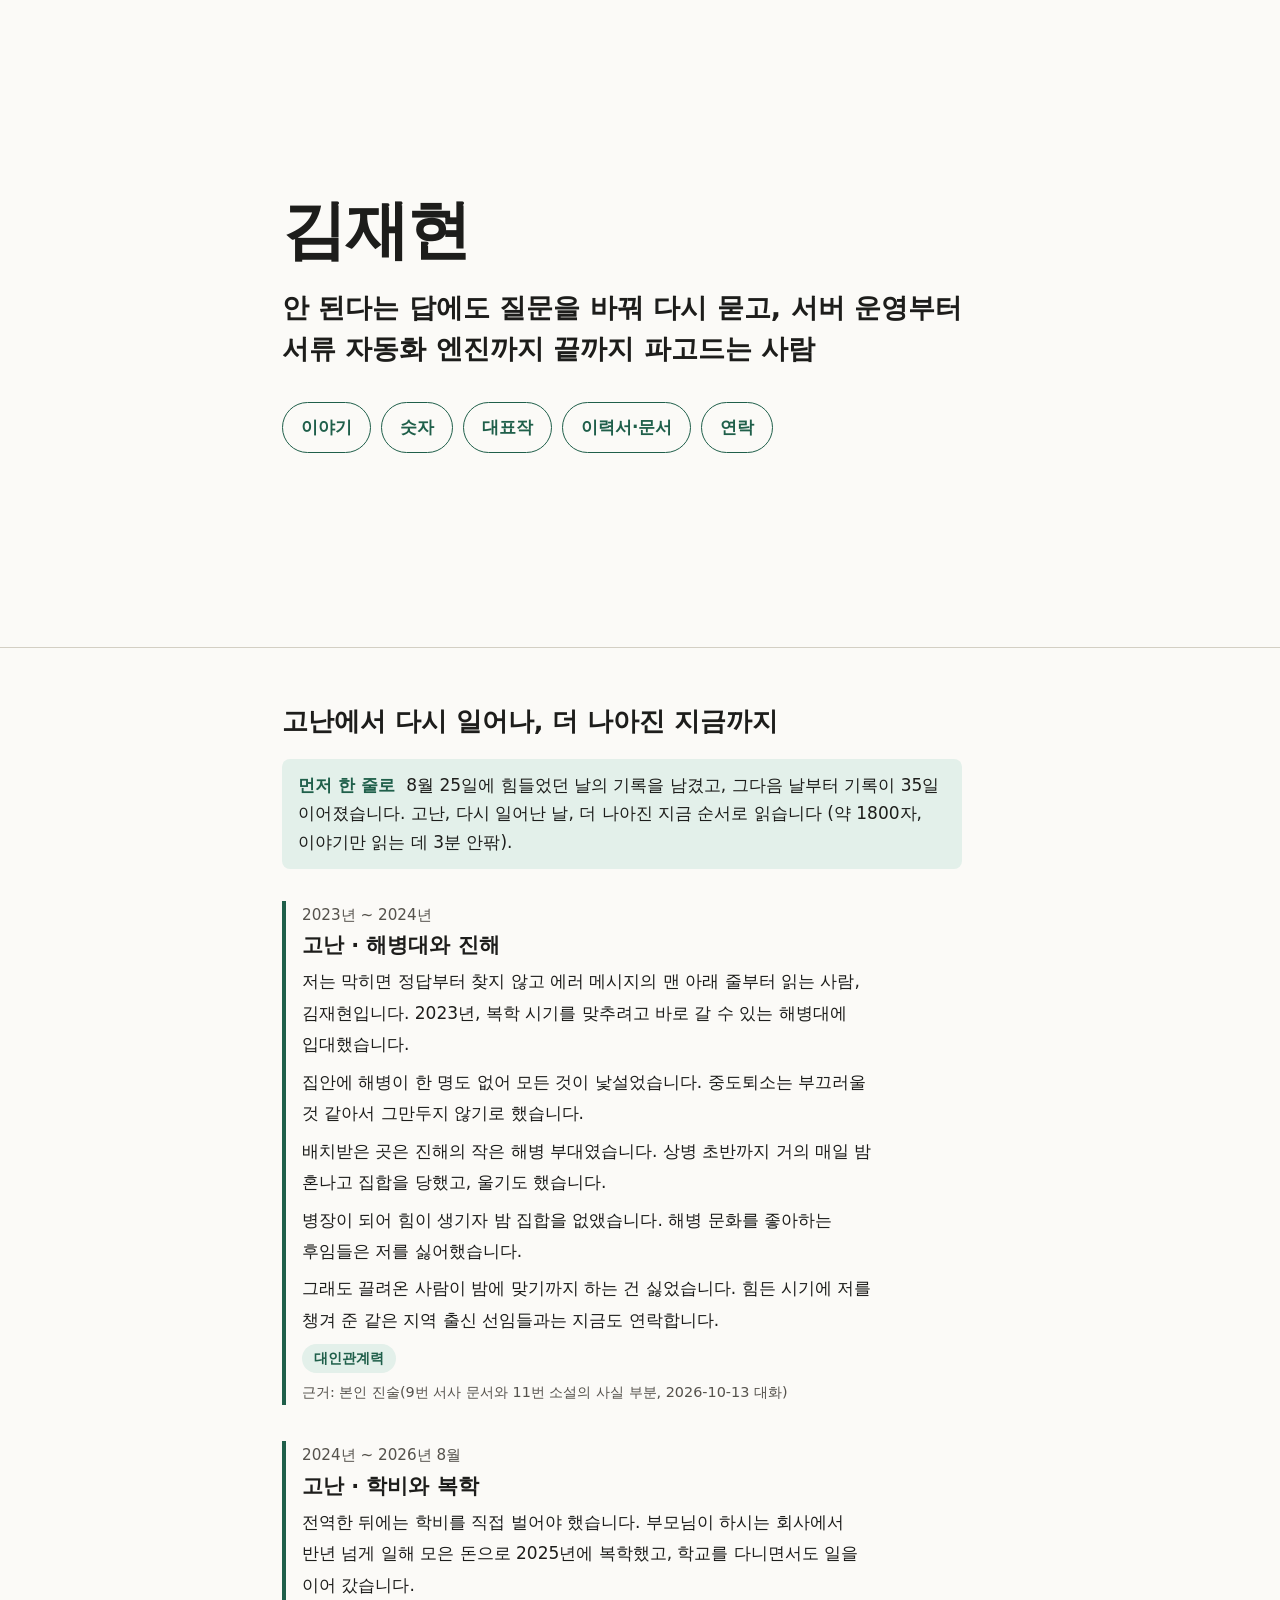
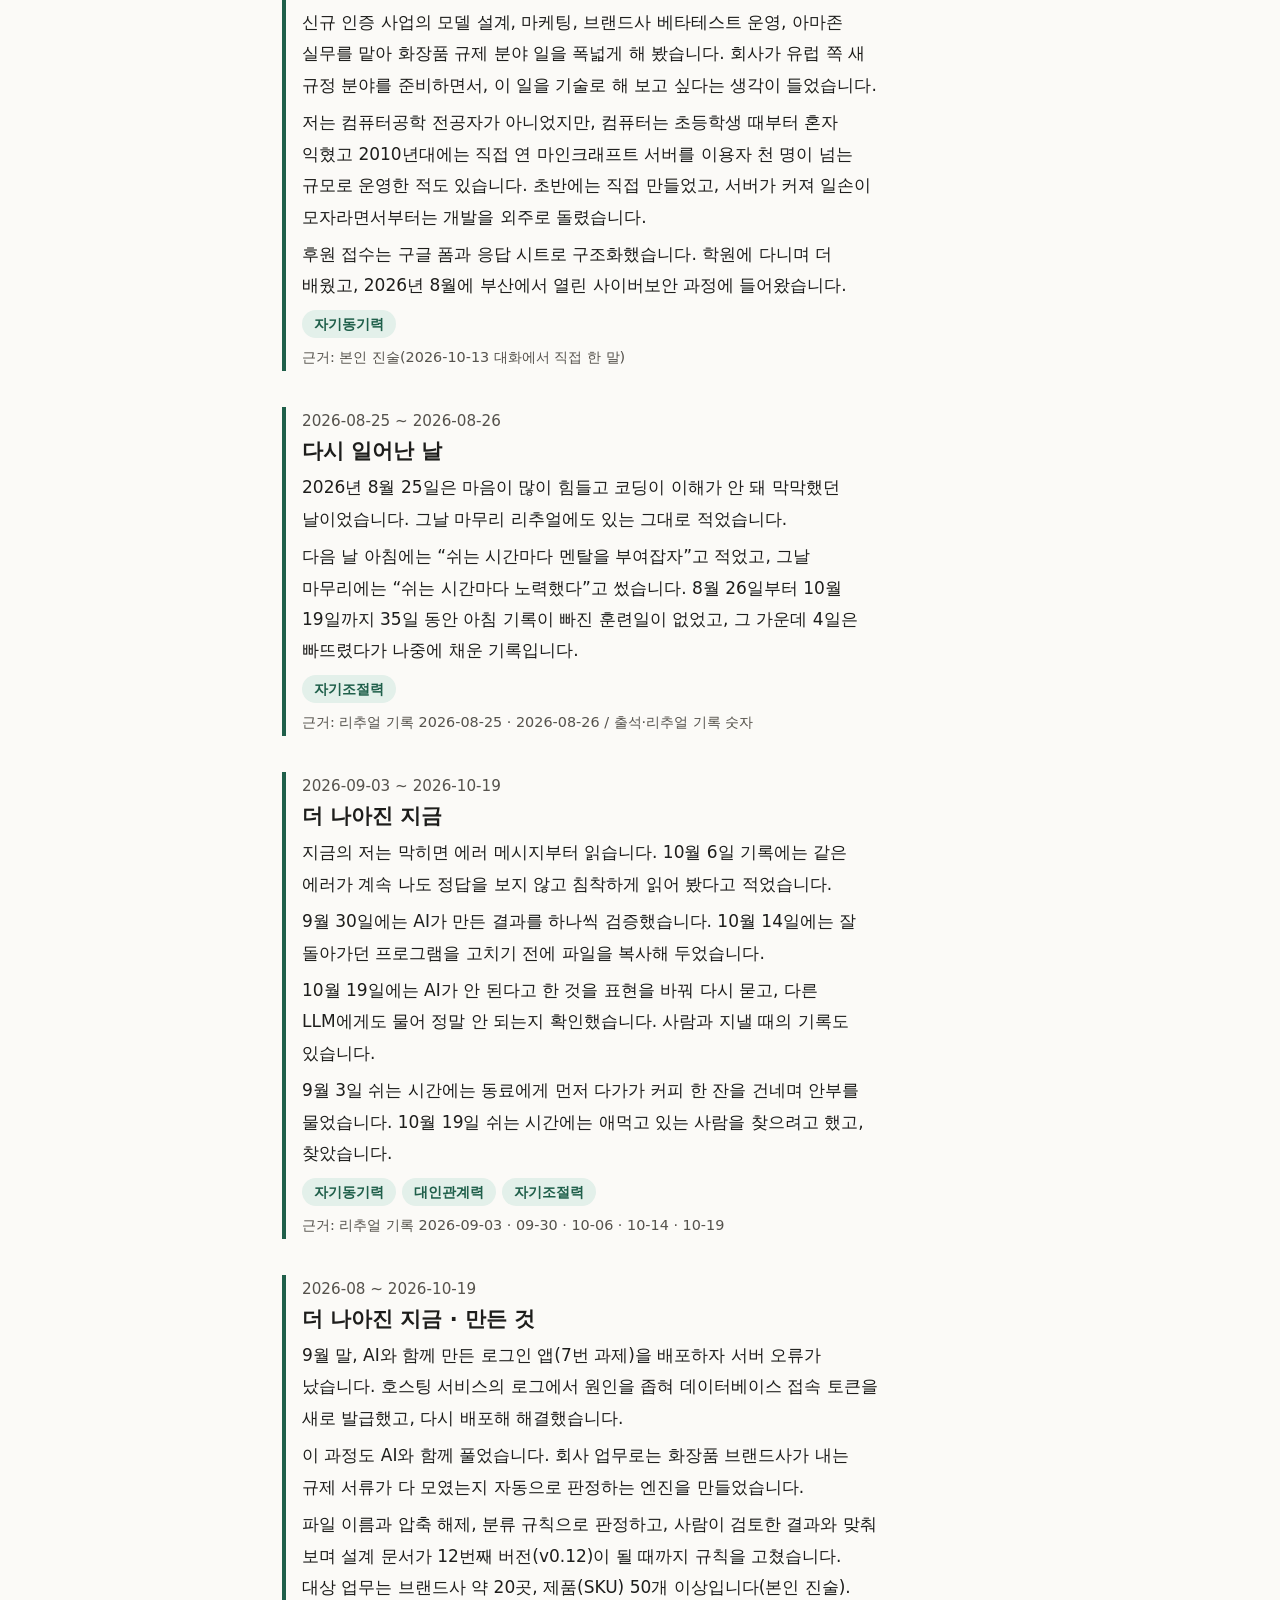
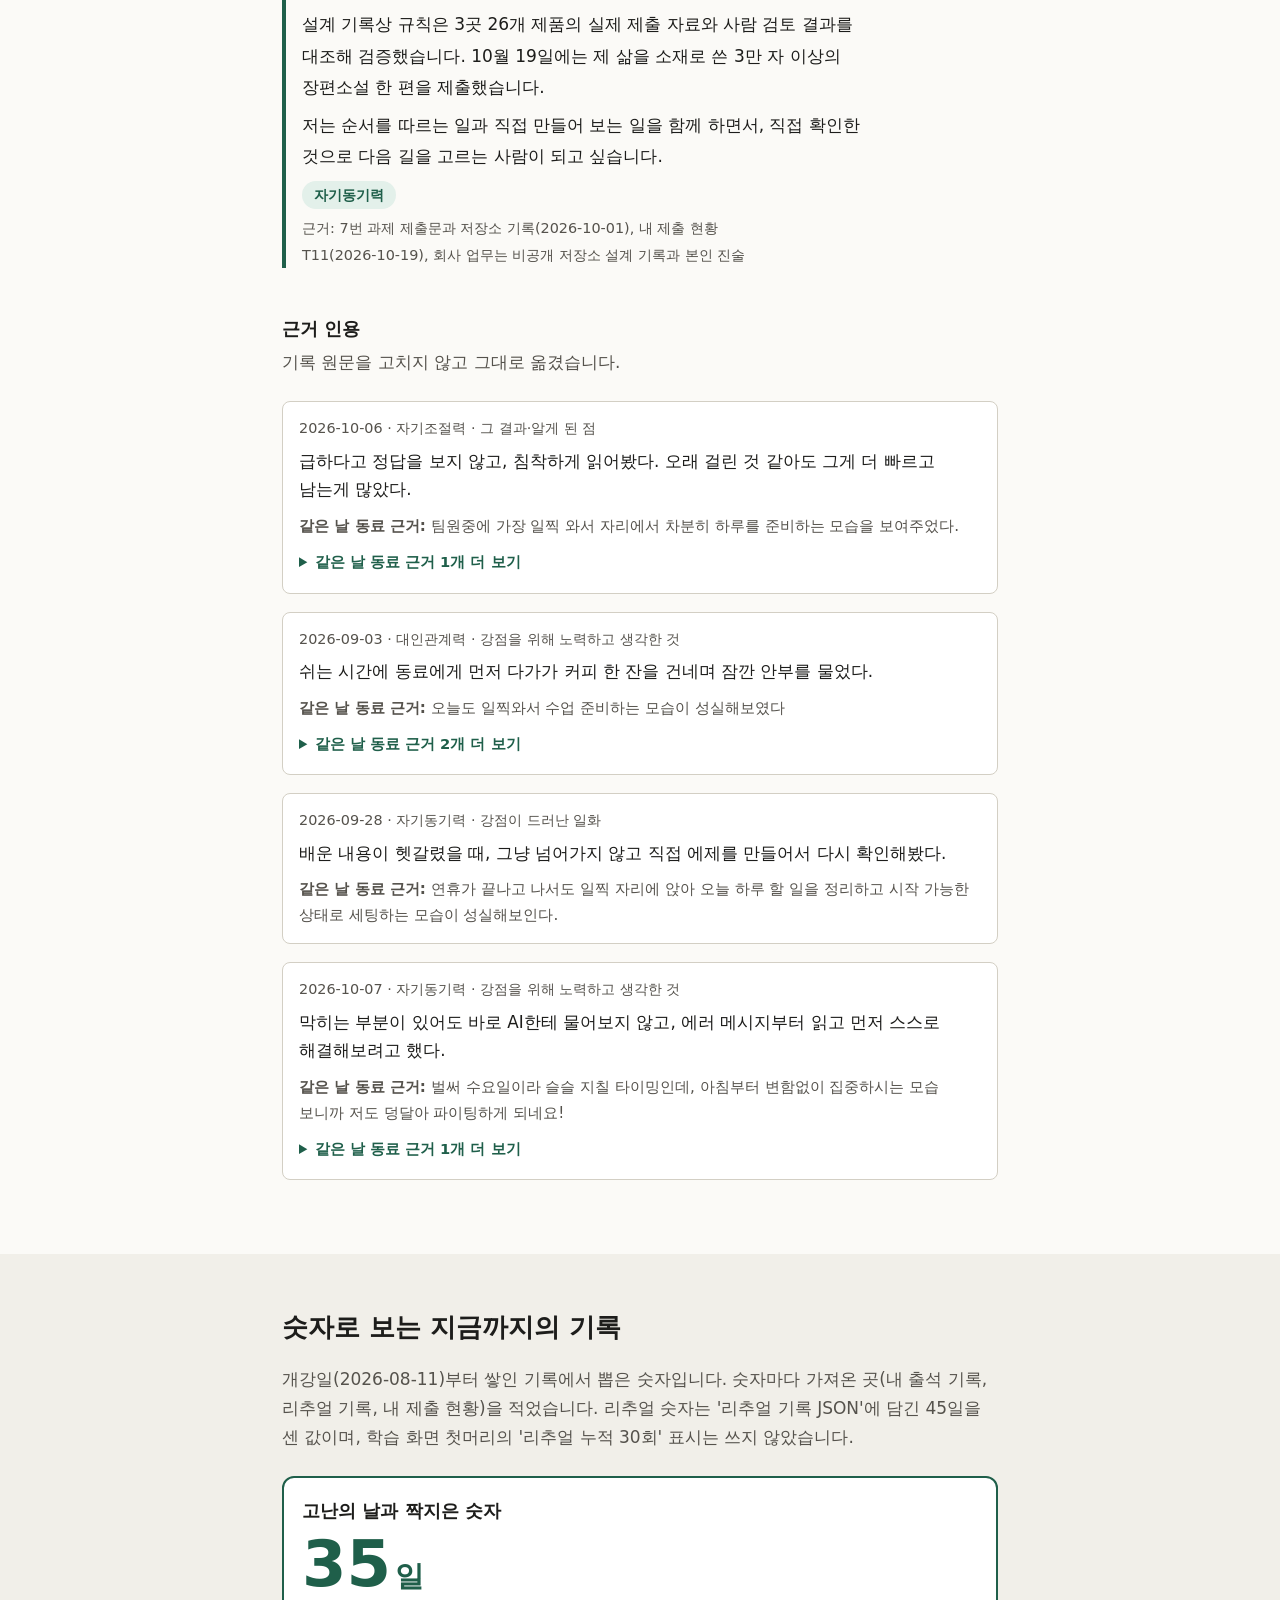
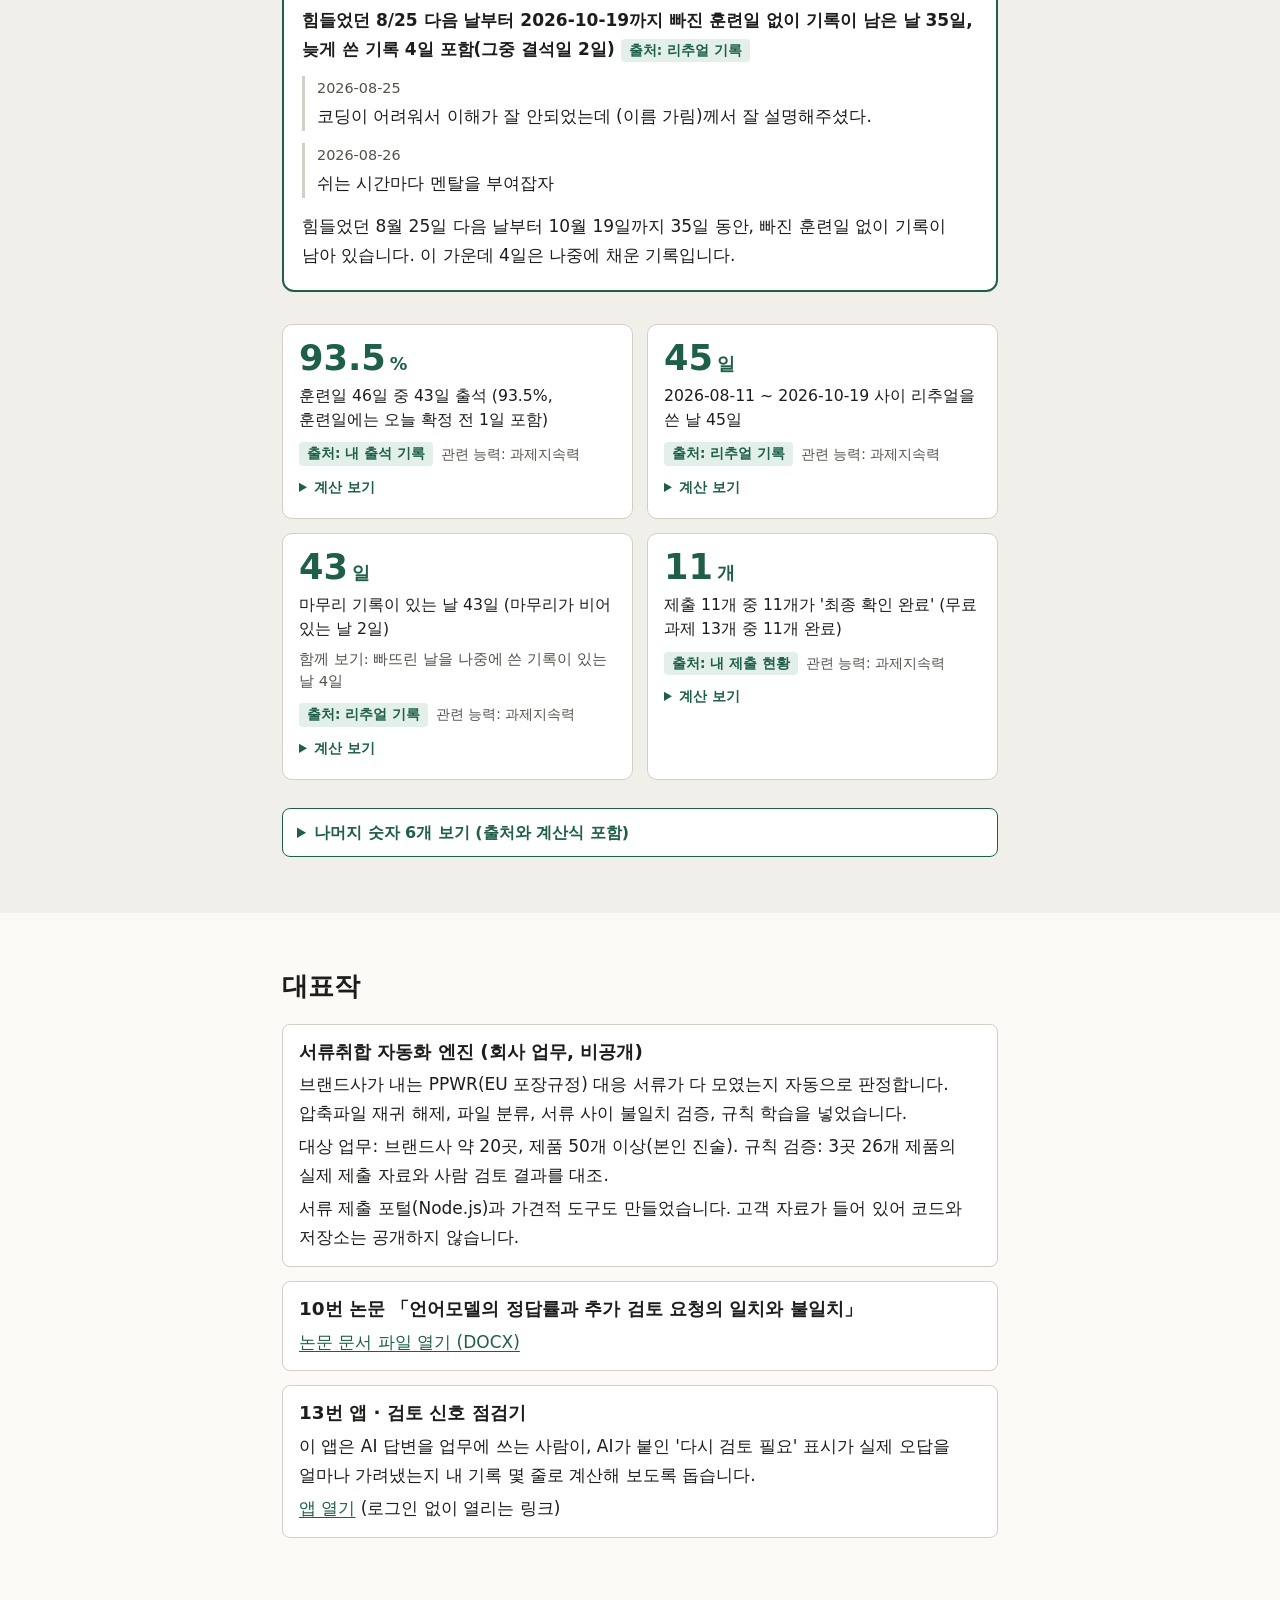
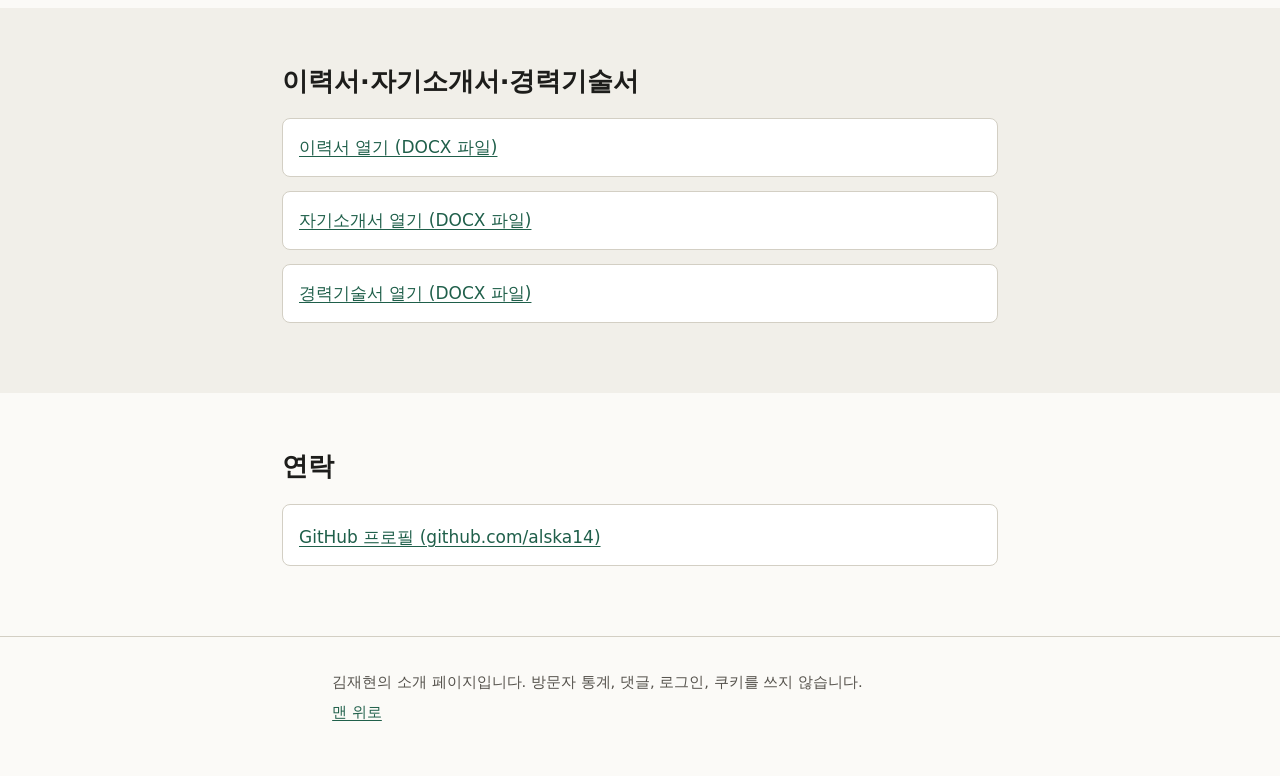
==== commit 2f08c981: "사이트·문서·장치 갱신 Co-Authored-By: Claude Sonnet 5.5 <noreply@anthropic.com>" ====
--- a/index.html
+++ b/index.html
@@ -158,8 +158,8 @@
     <div class="wrap">
       <h2 id="showcase-h">대표작</h2>
       <div class="slot"><h3>서류취합 자동화 엔진 (회사 업무, 비공개)</h3><p>브랜드사가 내는 PPWR(EU 포장규정) 대응 서류가 다 모였는지 자동으로 판정합니다. 압축파일 재귀 해제, 파일 분류, 서류 사이 불일치 검증, 규칙 학습을 넣었습니다.</p><p>대상 업무: 브랜드사 약 20곳, 제품 50개 이상(본인 진술). 규칙 검증: 3곳 26개 제품의 실제 제출 자료와 사람 검토 결과를 대조.</p><p>서류 제출 포털(Node.js)과 가견적 도구도 만들었습니다. 고객 자료가 들어 있어 코드와 저장소는 공개하지 않습니다.</p></div>
-<div class="slot empty"><h3>10번 논문</h3><p><span class="wait">준비 중</span> 이 자리에 논문을 올릴 예정입니다. 링크나 문서 파일이 생기면 바로 열리게 합니다.</p></div>
-<div class="slot empty"><h3>13번 앱</h3><p><span class="wait">예정</span> 13번 과제를 마친 뒤 추가</p></div>
+<div class="slot"><h3>10번 논문 「언어모델의 정답률과 추가 검토 요청의 일치와 불일치」</h3><p><a href="docs/paper.docx">논문 문서 파일 열기 (DOCX)</a></p></div>
+<div class="slot"><h3>13번 앱 · 검토 신호 점검기</h3><p>이 앱은 AI 답변을 업무에 쓰는 사람이, AI가 붙인 &#x27;다시 검토 필요&#x27; 표시가 실제 오답을 얼마나 가려냈는지 내 기록 몇 줄로 계산해 보도록 돕습니다.</p><p><a href="https://alska14.github.io/review-signal-app/">앱 열기</a> (로그인 없이 열리는 링크)</p></div>
     </div>
   </section>
 
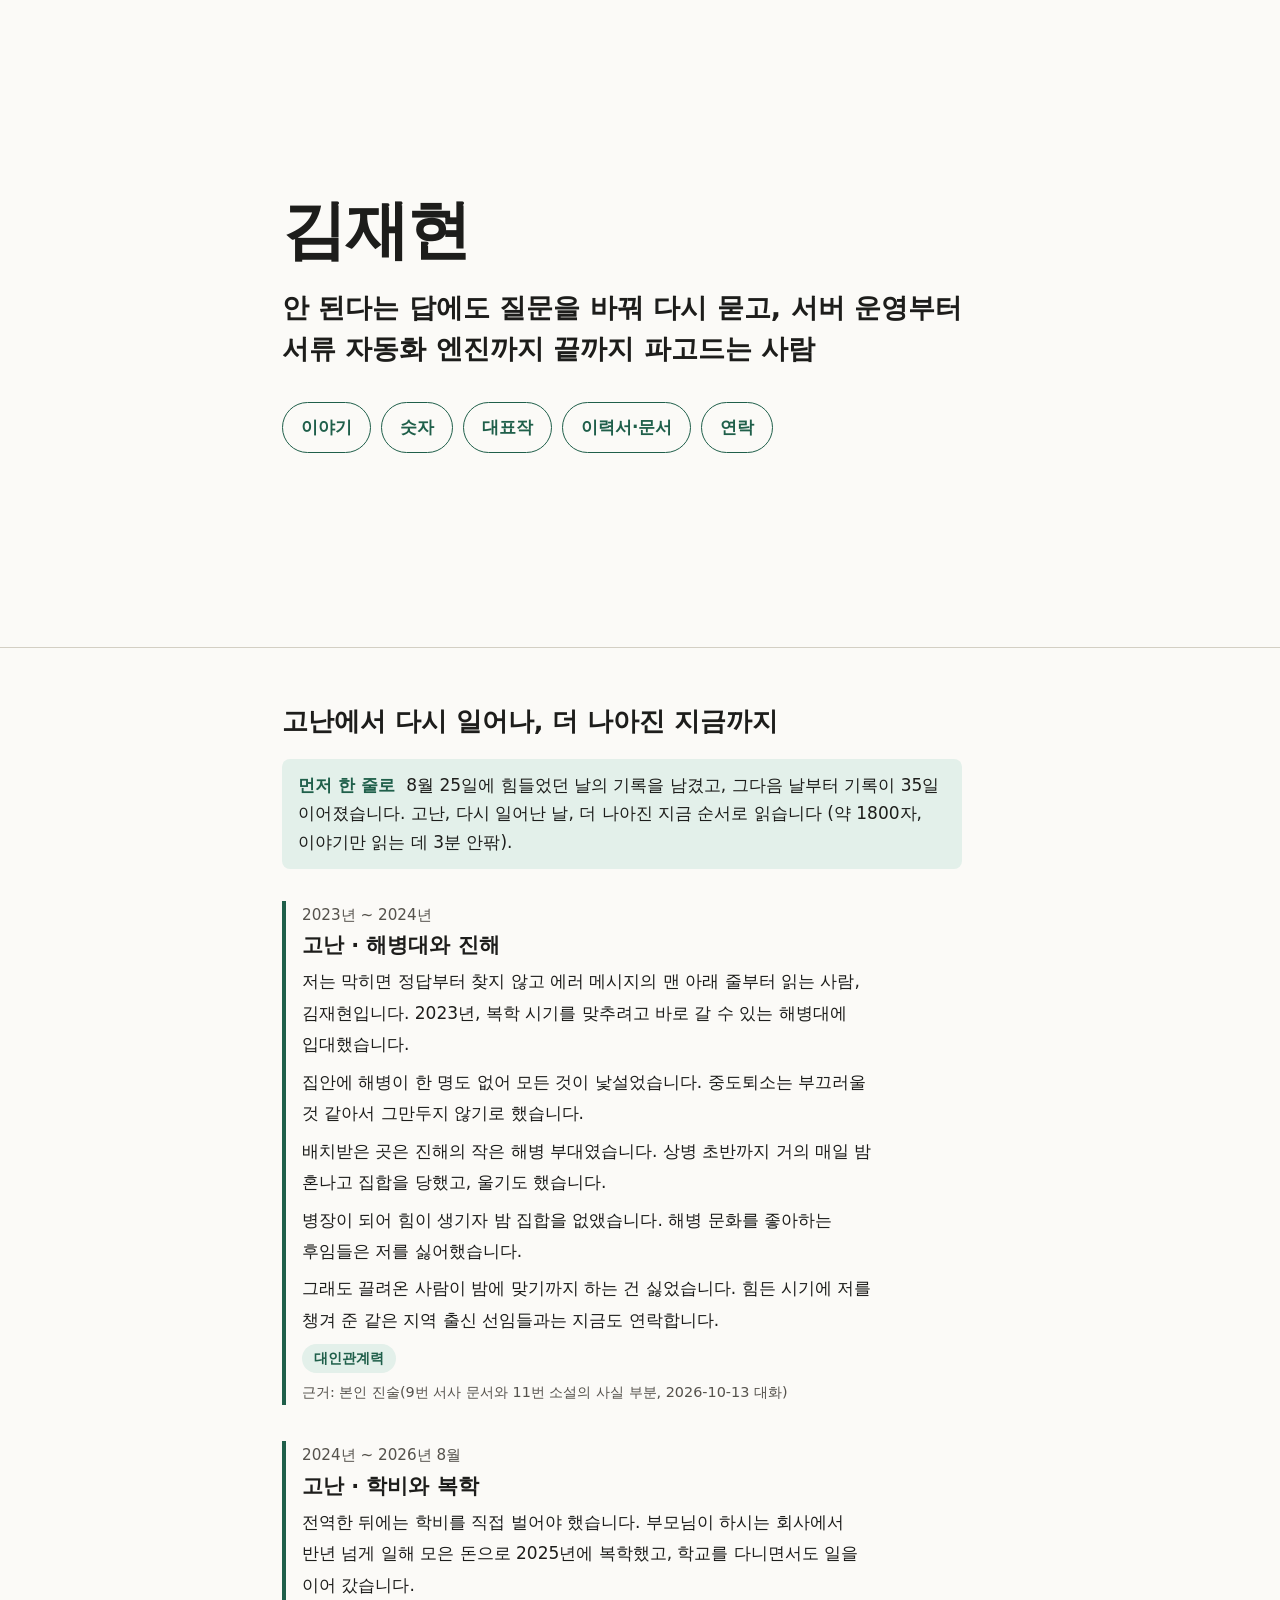
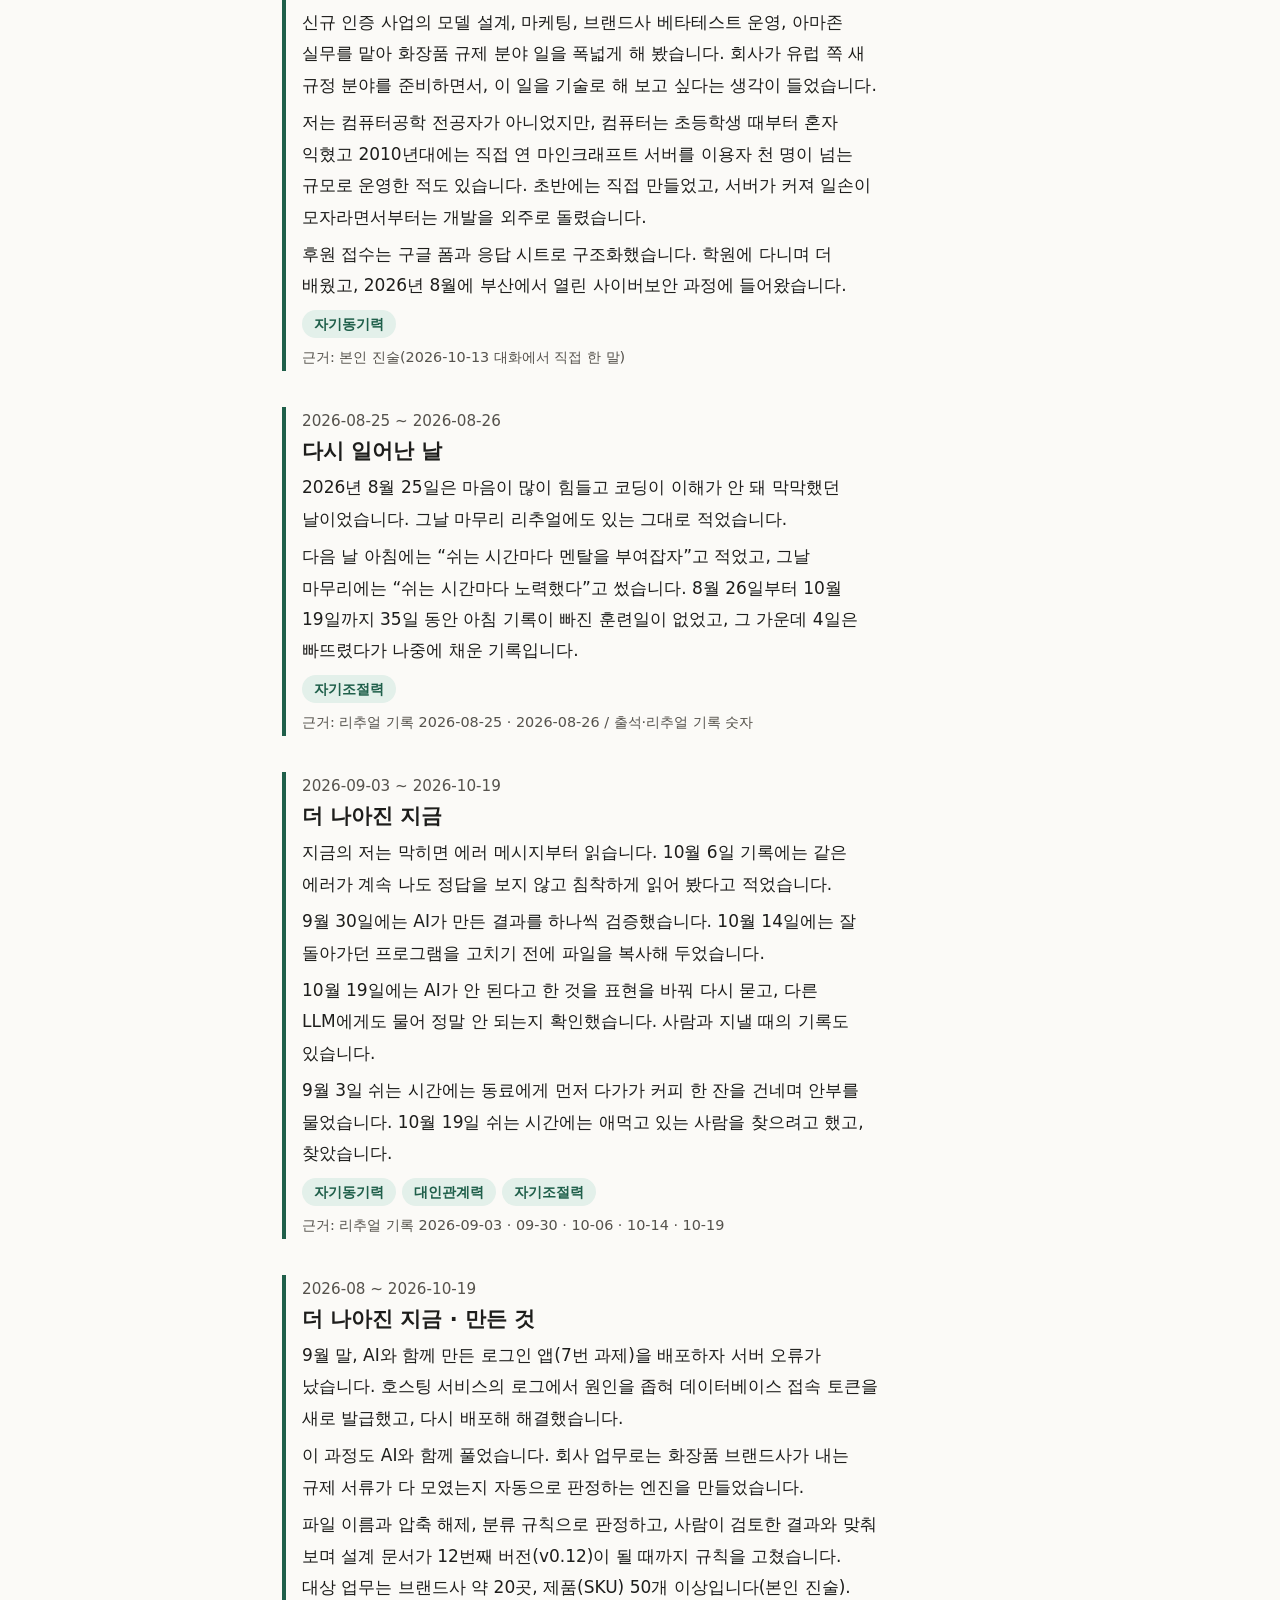
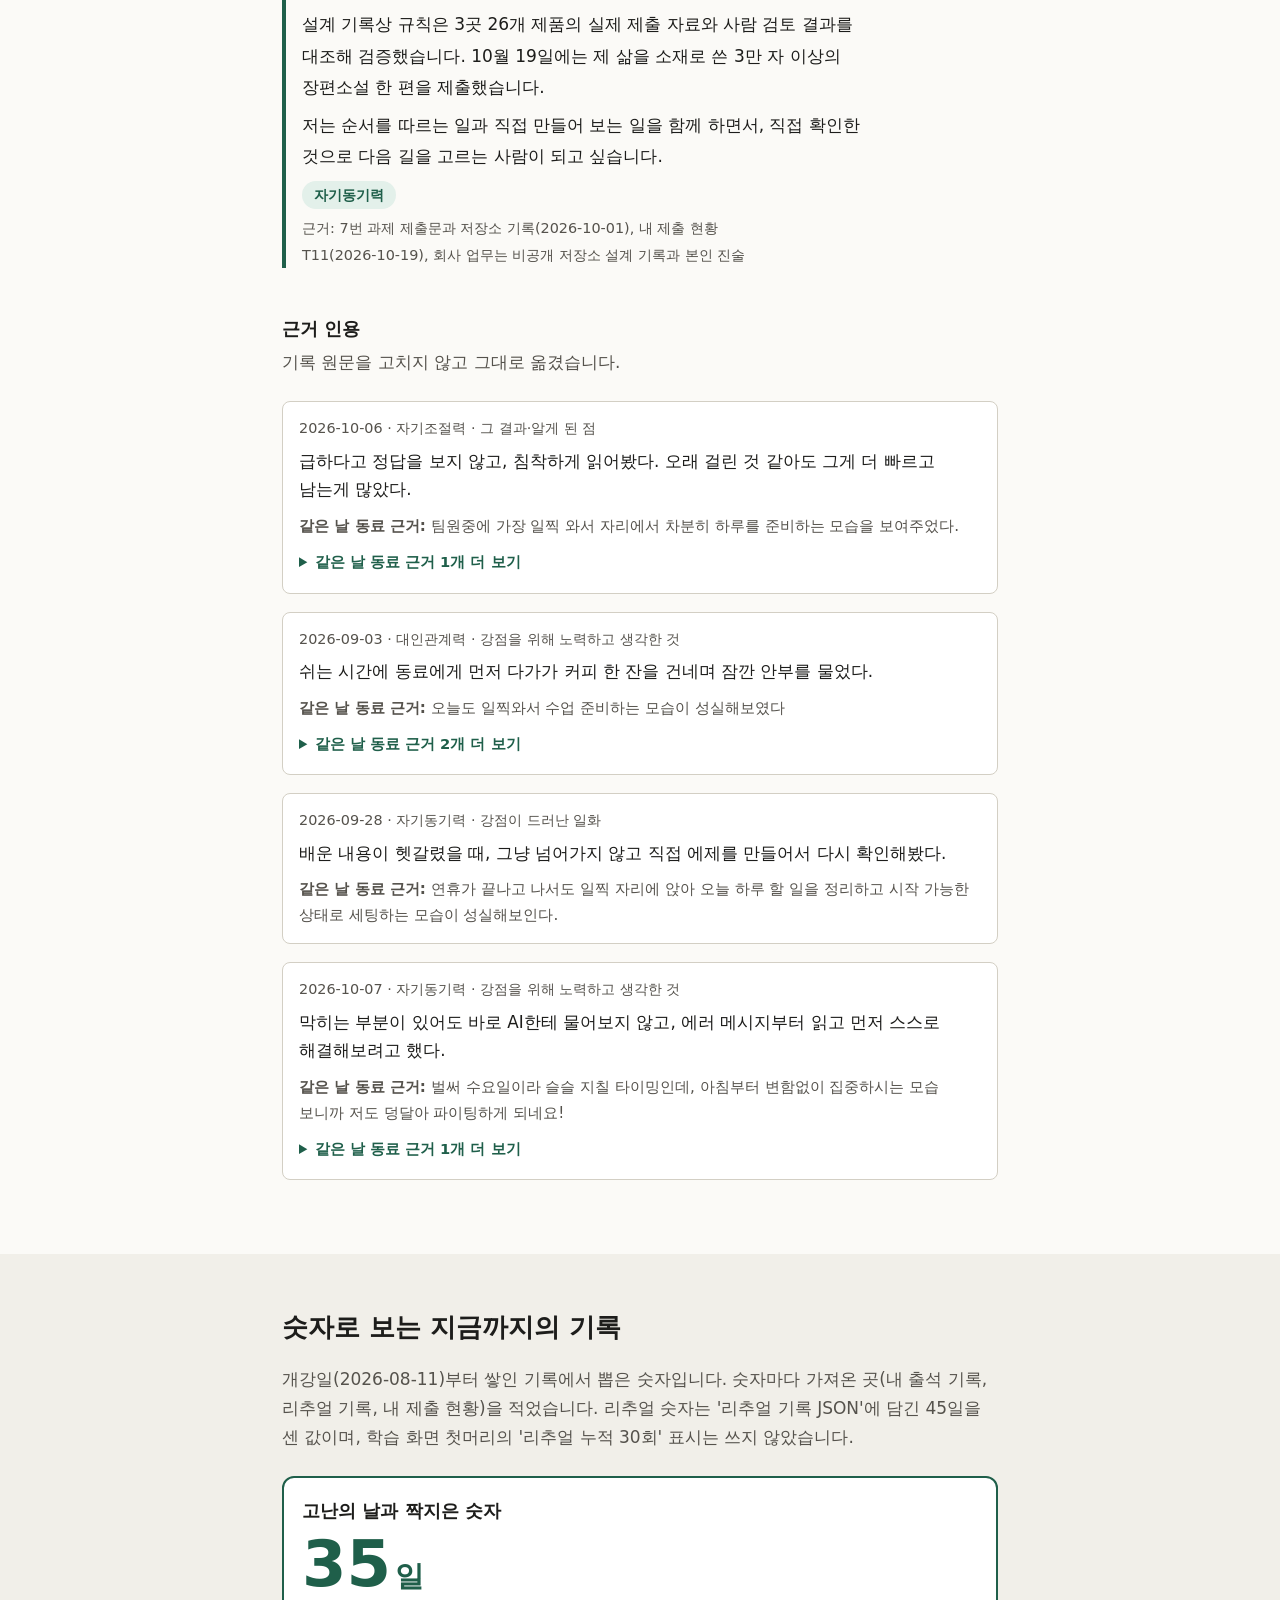
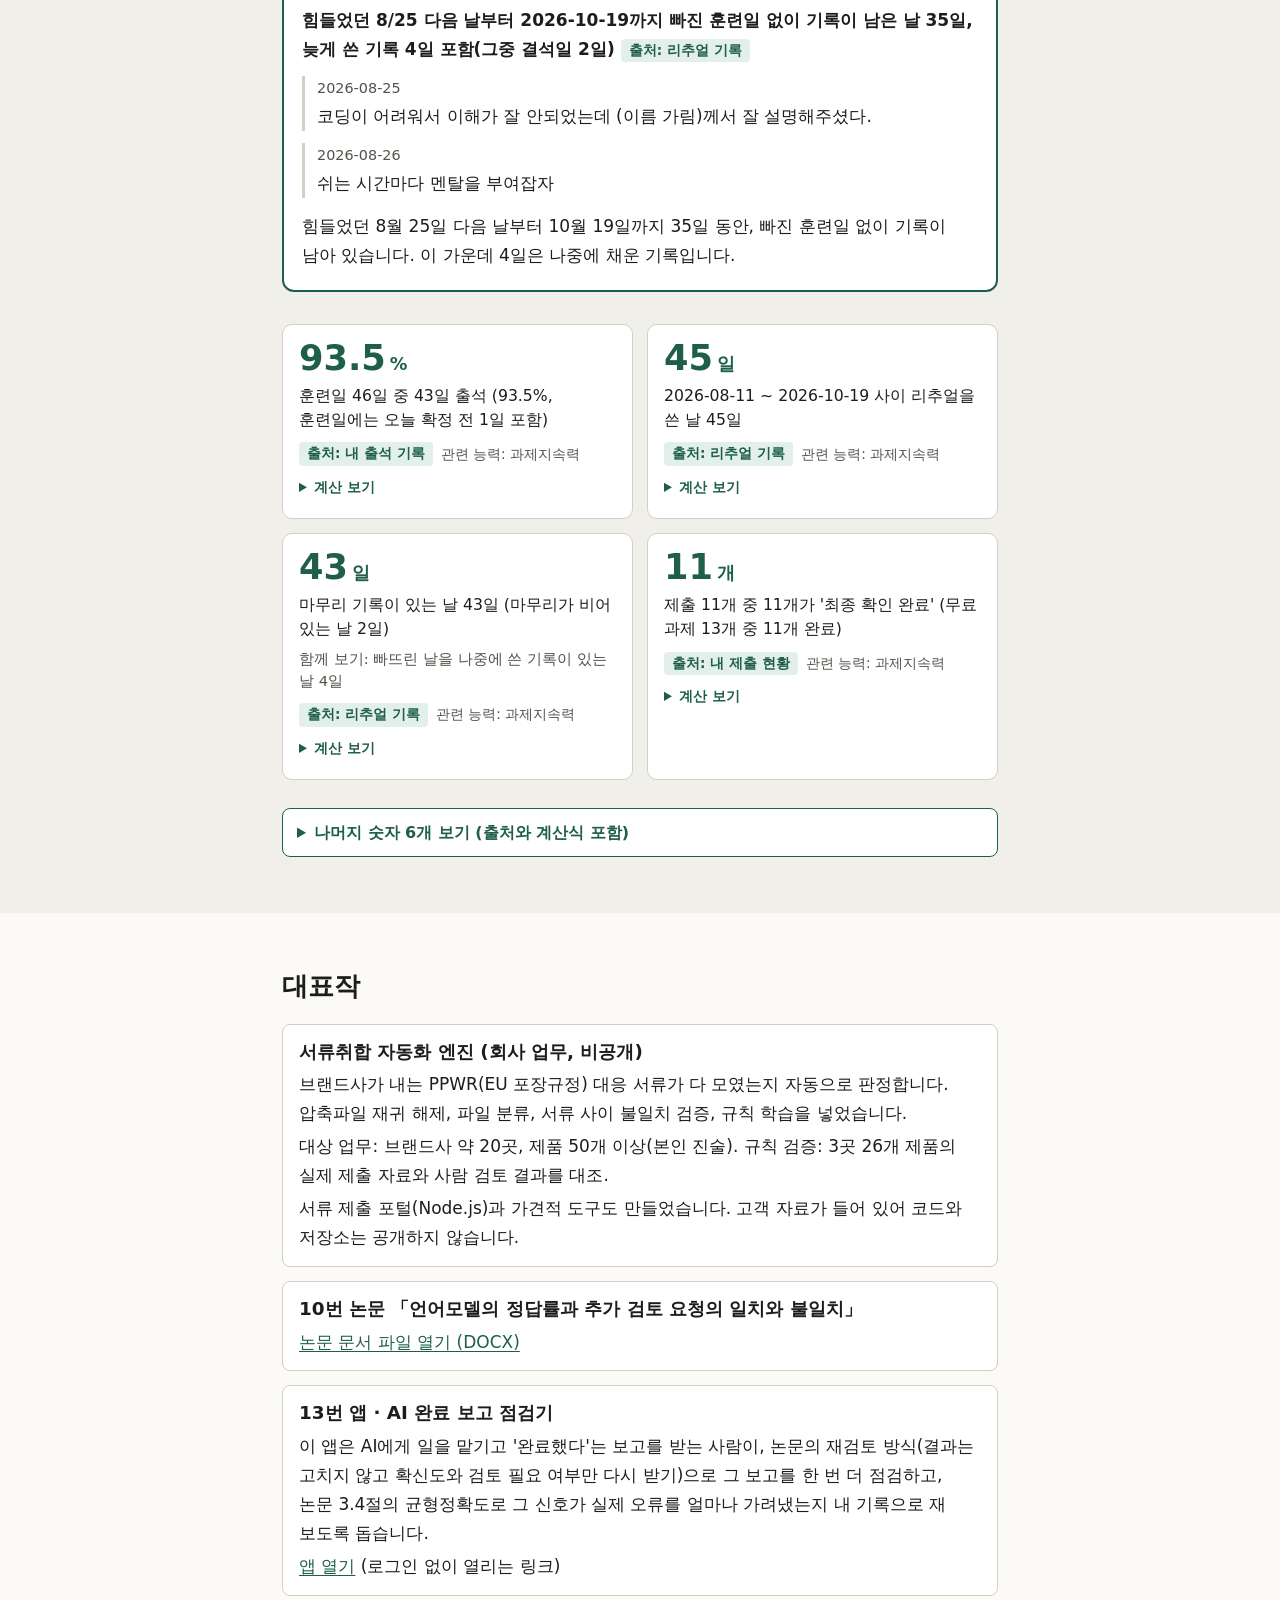
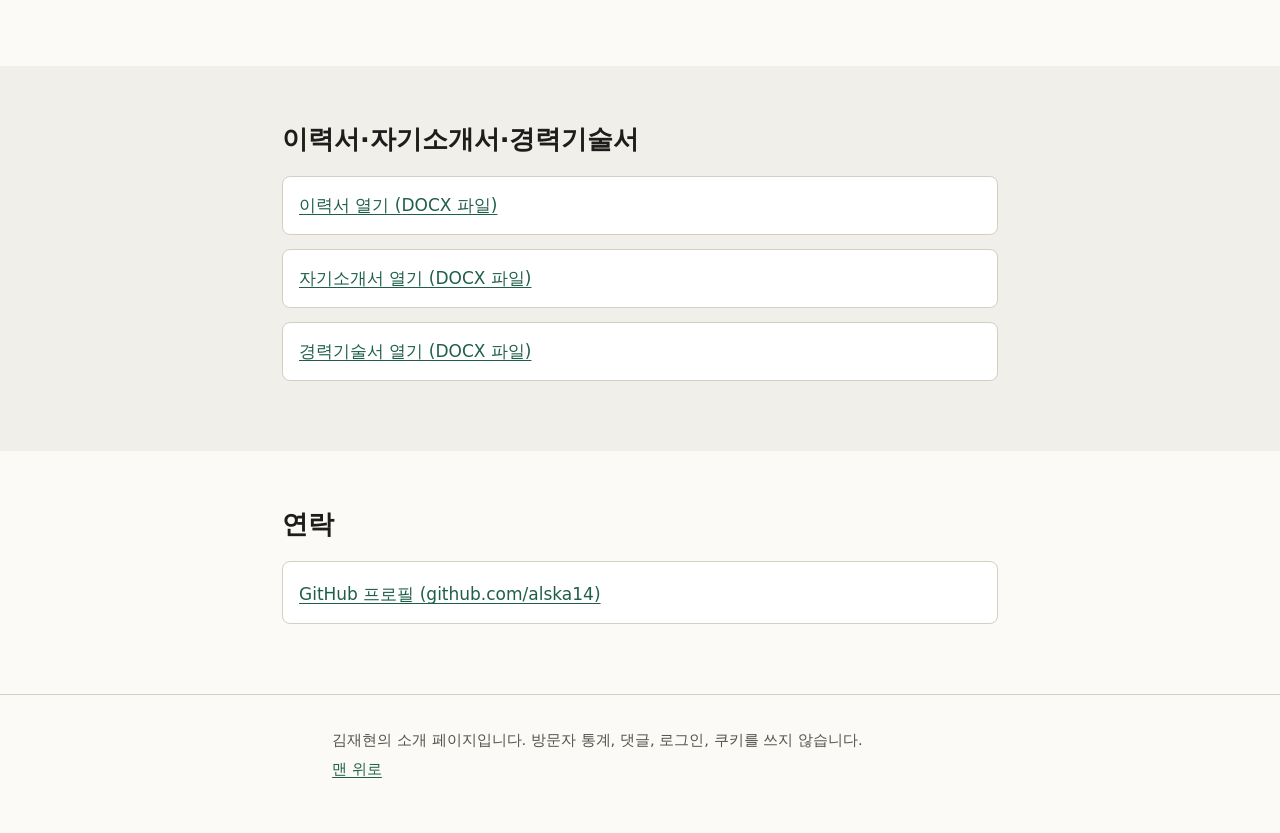
==== commit c9534027: "사이트·문서·장치 갱신 Co-Authored-By: Claude Sonnet 5.5 <noreply@anthropic.com>" ====
--- a/index.html
+++ b/index.html
@@ -159,7 +159,7 @@
       <h2 id="showcase-h">대표작</h2>
       <div class="slot"><h3>서류취합 자동화 엔진 (회사 업무, 비공개)</h3><p>브랜드사가 내는 PPWR(EU 포장규정) 대응 서류가 다 모였는지 자동으로 판정합니다. 압축파일 재귀 해제, 파일 분류, 서류 사이 불일치 검증, 규칙 학습을 넣었습니다.</p><p>대상 업무: 브랜드사 약 20곳, 제품 50개 이상(본인 진술). 규칙 검증: 3곳 26개 제품의 실제 제출 자료와 사람 검토 결과를 대조.</p><p>서류 제출 포털(Node.js)과 가견적 도구도 만들었습니다. 고객 자료가 들어 있어 코드와 저장소는 공개하지 않습니다.</p></div>
 <div class="slot"><h3>10번 논문 「언어모델의 정답률과 추가 검토 요청의 일치와 불일치」</h3><p><a href="docs/paper.docx">논문 문서 파일 열기 (DOCX)</a></p></div>
-<div class="slot"><h3>13번 앱 · 검토 신호 점검기</h3><p>이 앱은 AI 답변을 업무에 쓰는 사람이, AI가 붙인 &#x27;다시 검토 필요&#x27; 표시가 실제 오답을 얼마나 가려냈는지 내 기록 몇 줄로 계산해 보도록 돕습니다.</p><p><a href="https://alska14.github.io/review-signal-app/">앱 열기</a> (로그인 없이 열리는 링크)</p></div>
+<div class="slot"><h3>13번 앱 · AI 완료 보고 점검기</h3><p>이 앱은 AI에게 일을 맡기고 &#x27;완료했다&#x27;는 보고를 받는 사람이, 논문의 재검토 방식(결과는 고치지 않고 확신도와 검토 필요 여부만 다시 받기)으로 그 보고를 한 번 더 점검하고, 논문 3.4절의 균형정확도로 그 신호가 실제 오류를 얼마나 가려냈는지 내 기록으로 재 보도록 돕습니다.</p><p><a href="https://alska14.github.io/review-signal-app/">앱 열기</a> (로그인 없이 열리는 링크)</p></div>
     </div>
   </section>
 
